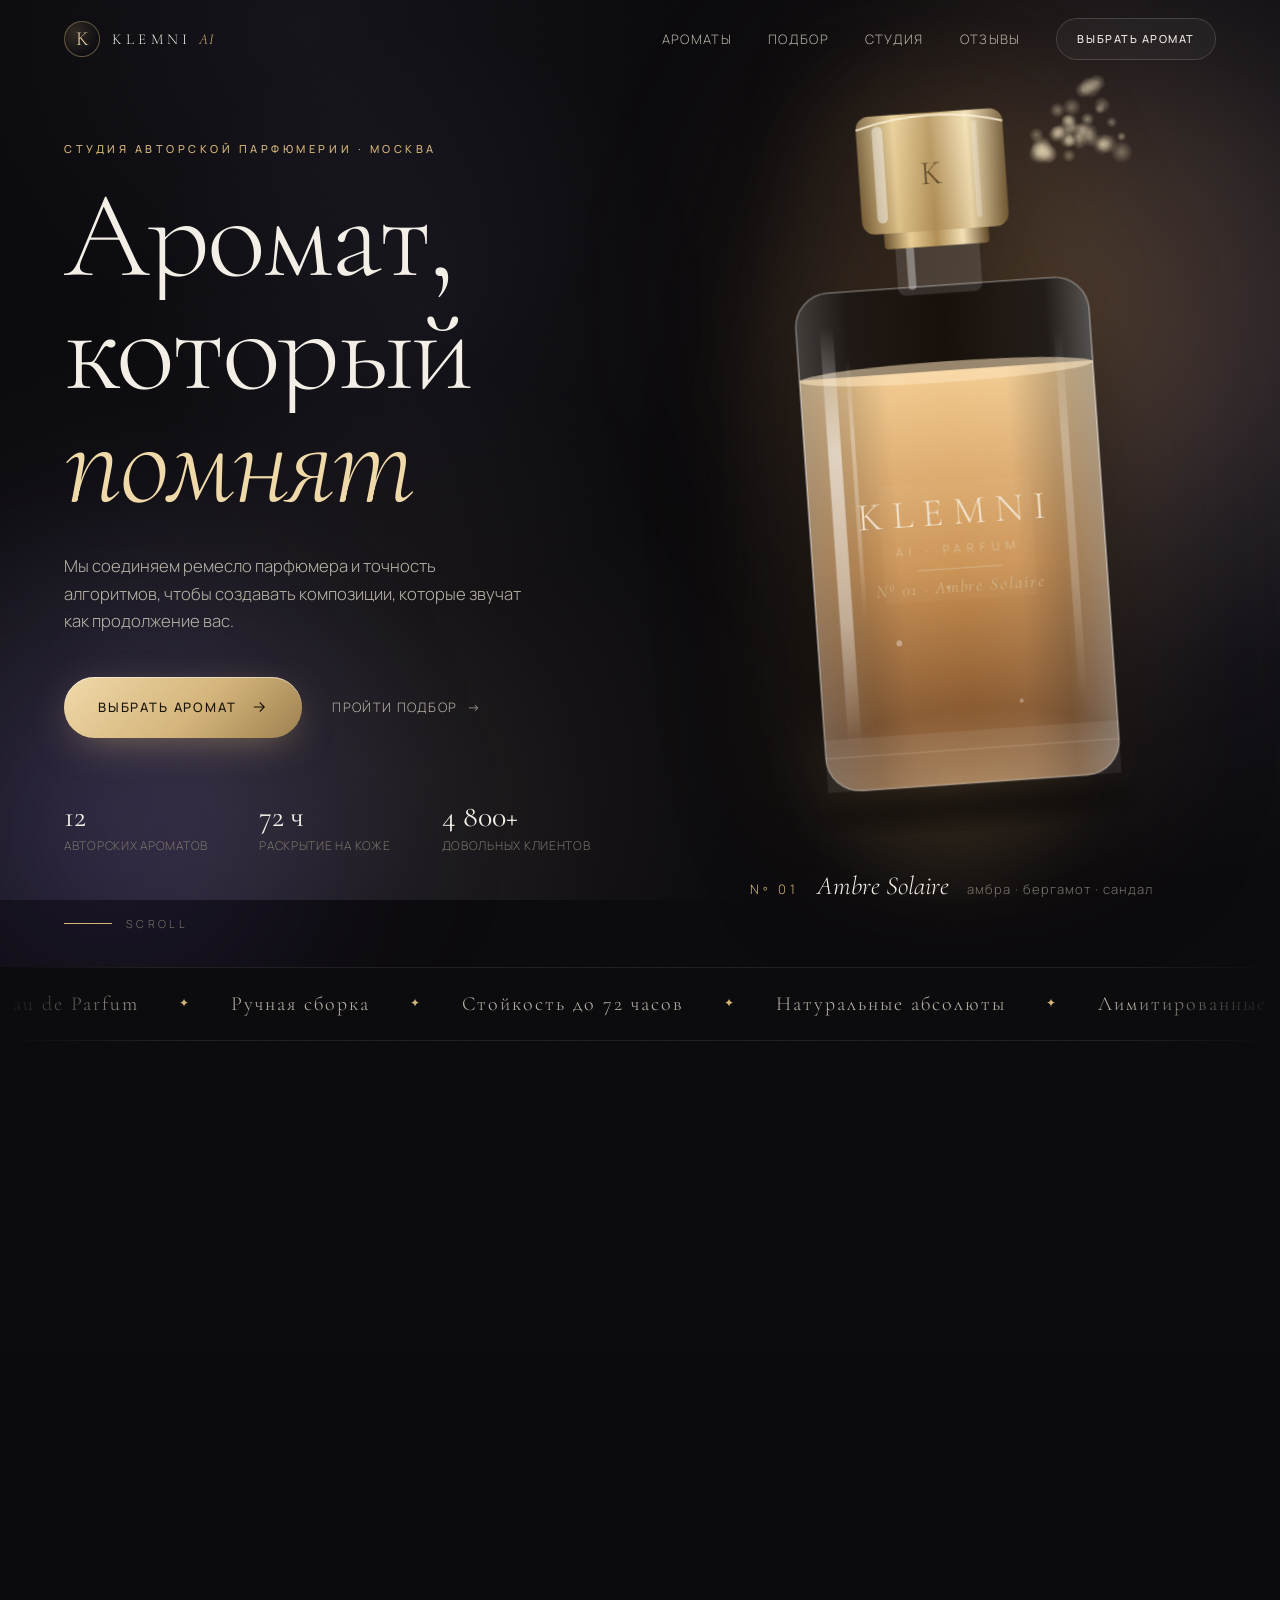
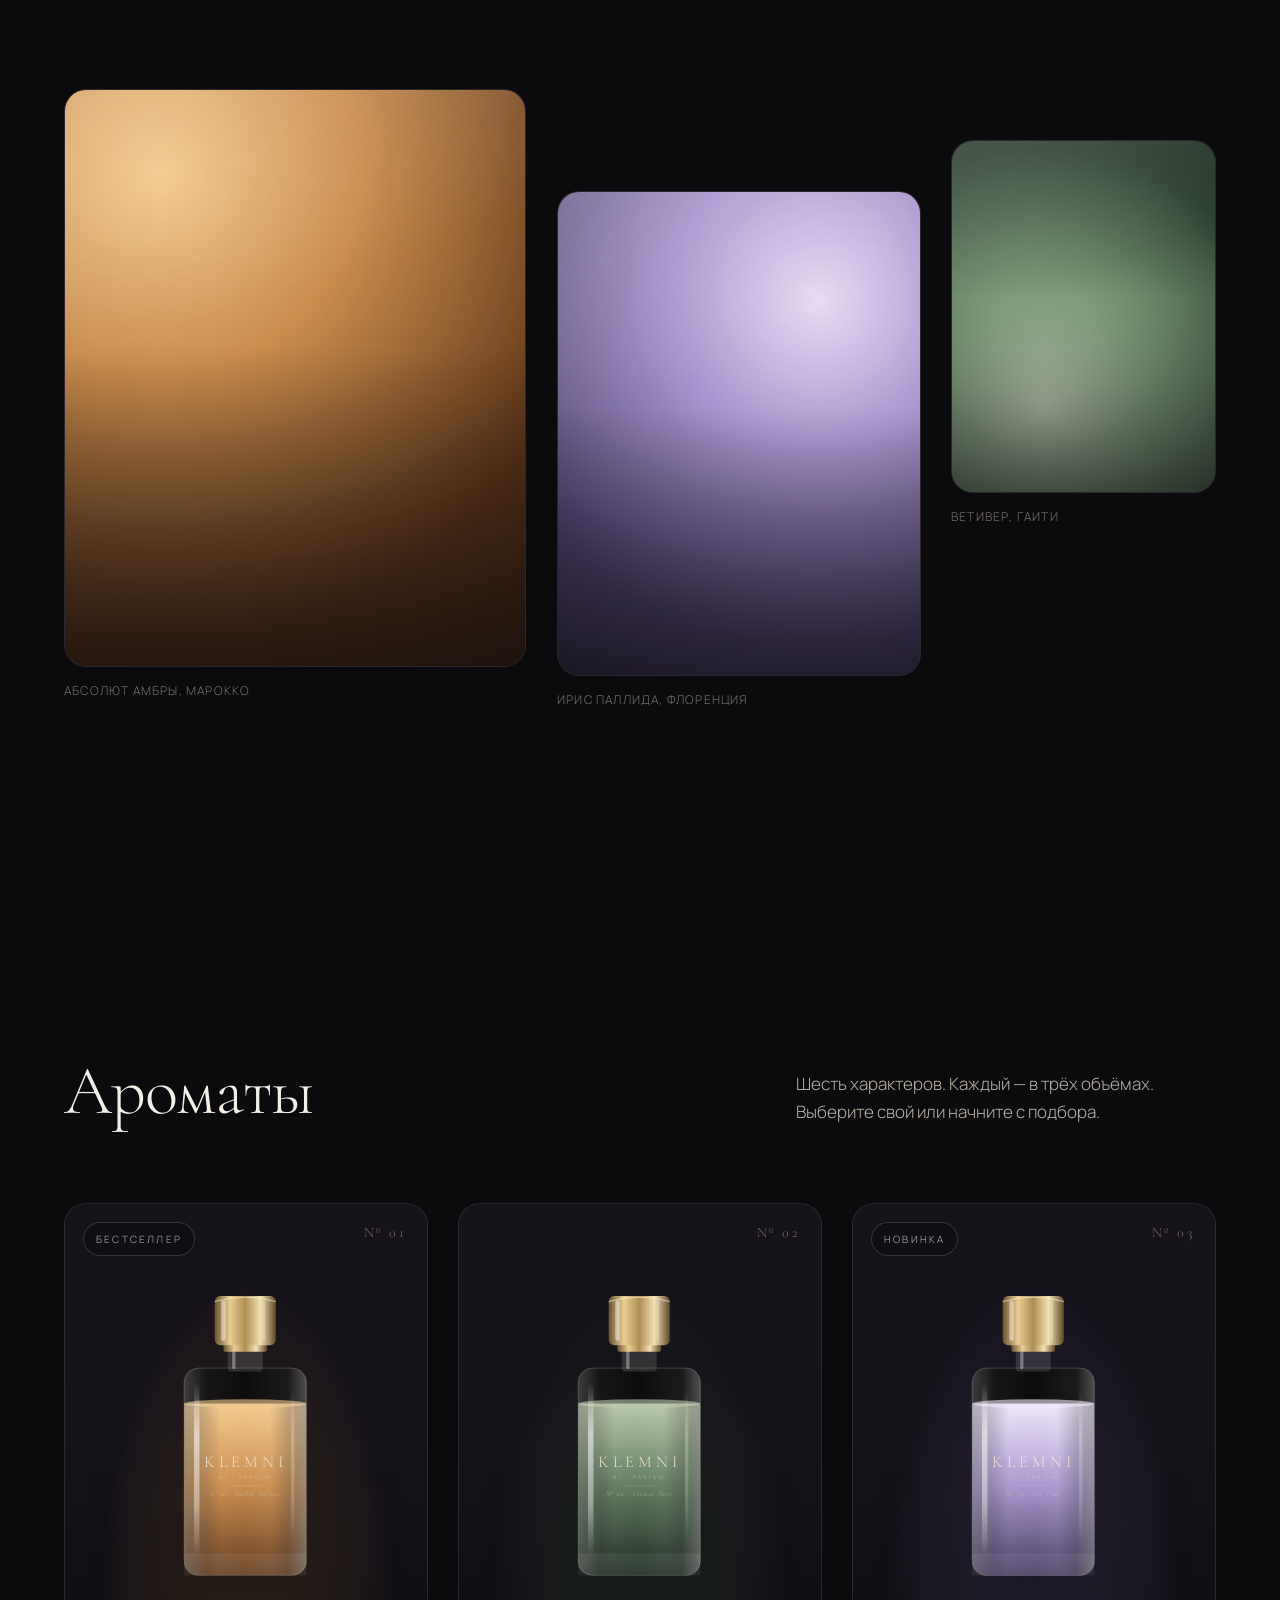
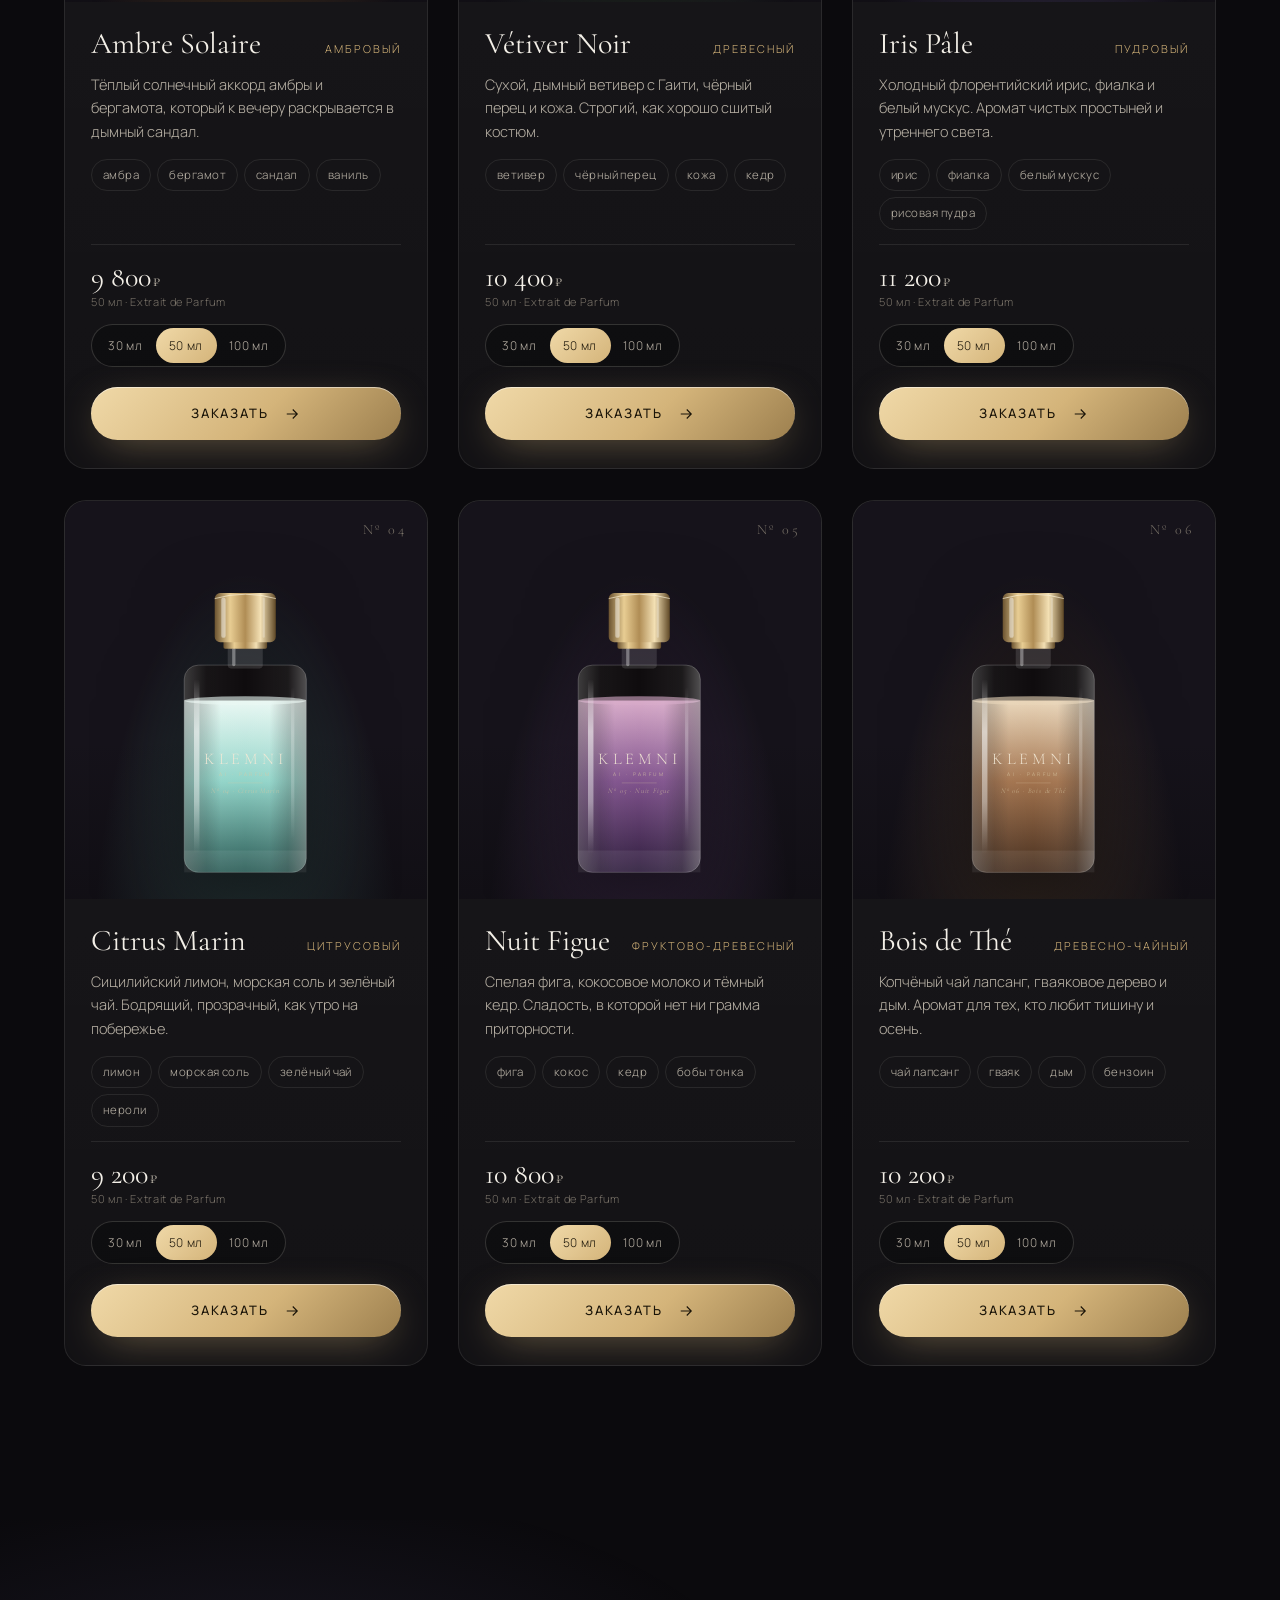
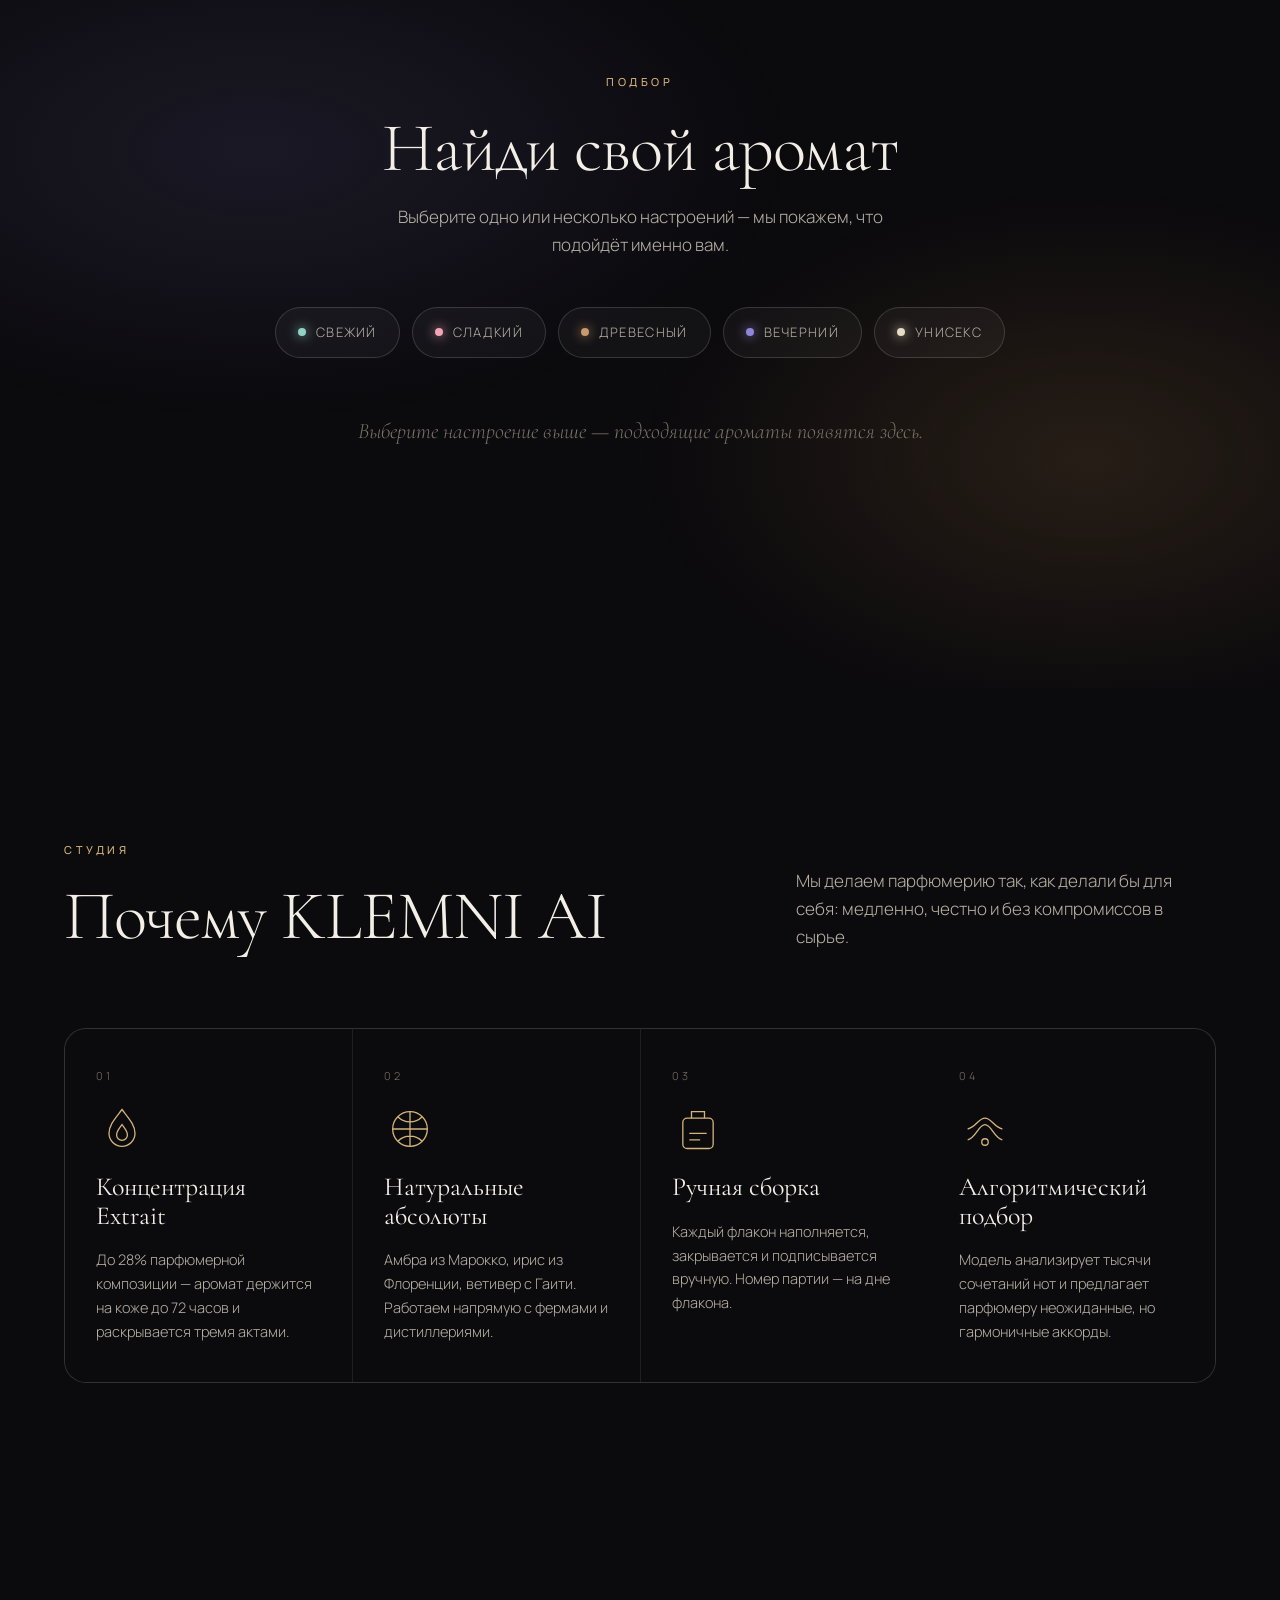
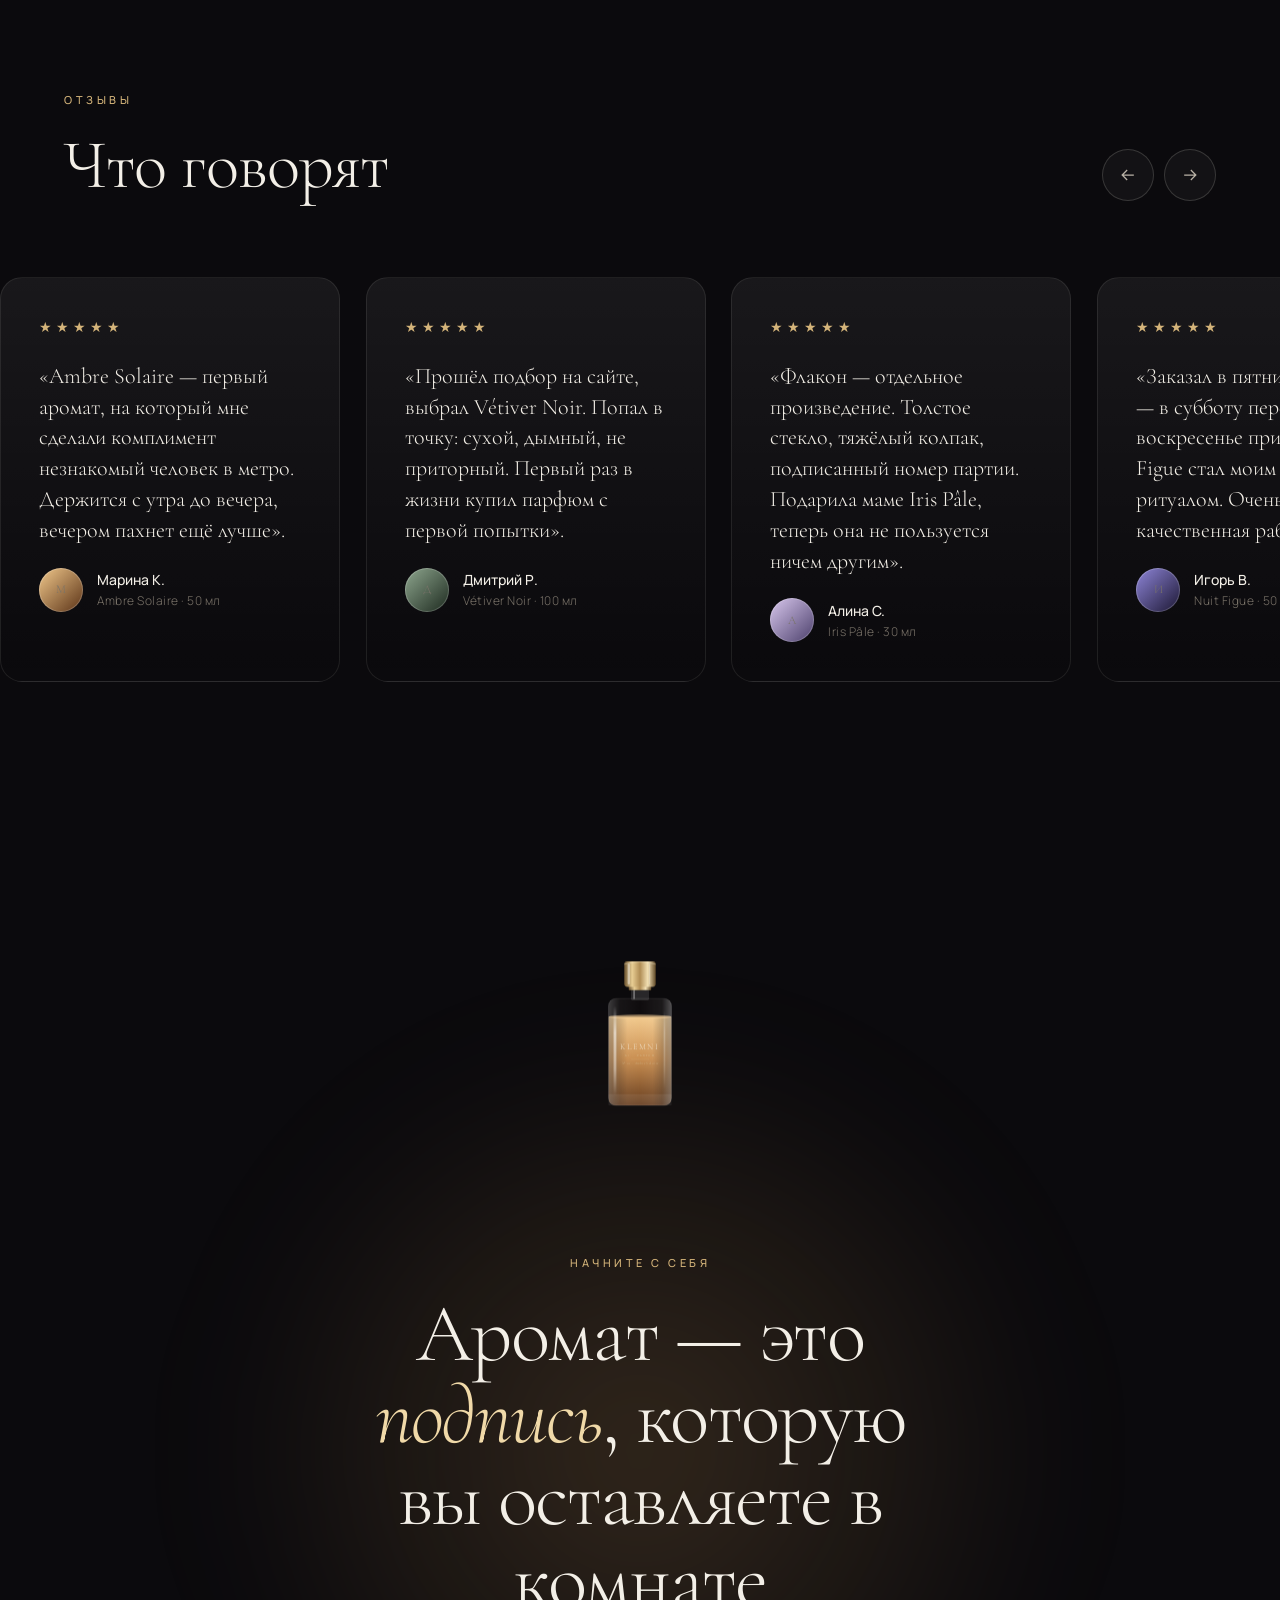
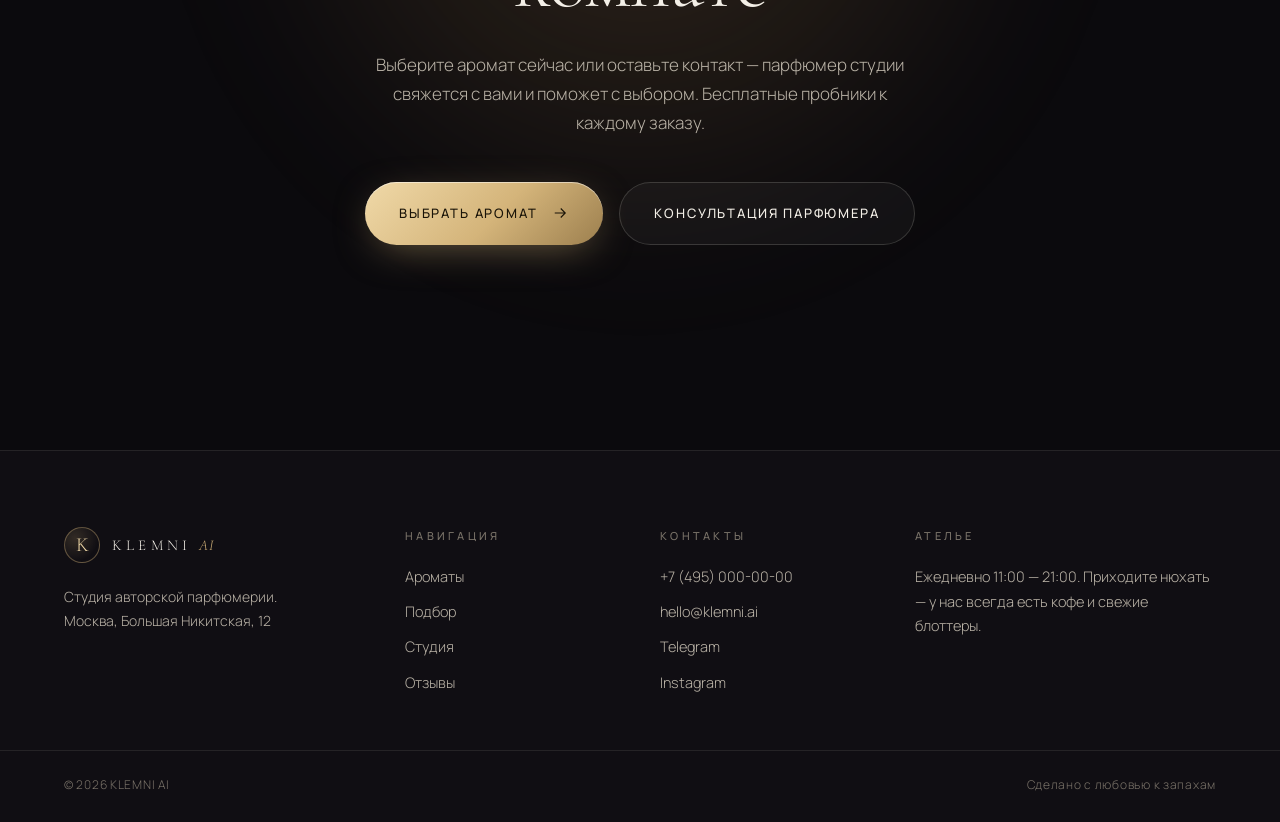
==== index.html @ 726b8fdd "Build KLEMNI AI perfume studio landing site Premium single-page site: animated hero bottle with spra" ====
<!DOCTYPE html>
<html lang="ru">
<head>
  <meta charset="UTF-8">
  <meta name="viewport" content="width=device-width, initial-scale=1.0, viewport-fit=cover">
  <title>KLEMNI AI — студия авторской парфюмерии</title>
  <meta name="description" content="KLEMNI AI — студия авторской парфюмерии. Ароматы, созданные на стыке ремесла и алгоритмов. Выберите свой аромат.">
  <meta name="theme-color" content="#0b0a0d">
  <link rel="preconnect" href="https://fonts.googleapis.com">
  <link rel="preconnect" href="https://fonts.gstatic.com" crossorigin>
  <link href="https://fonts.googleapis.com/css2?family=Cormorant+Garamond:ital,wght@0,300;0,400;0,500;1,300;1,400&family=Manrope:wght@300;400;500;600&display=swap" rel="stylesheet">
  <link rel="stylesheet" href="css/style.css">
  <link rel="icon" href="assets/favicon.svg" type="image/svg+xml">
</head>
<body>

  <!-- Preloader -->
  <div class="preloader" id="preloader" aria-hidden="true">
    <div class="preloader__inner">
      <div class="preloader__mark">
        <span class="preloader__letter">K</span>
        <span class="preloader__ring"></span>
      </div>
      <p class="preloader__text">KLEMNI <em>AI</em></p>
      <div class="preloader__bar"><span></span></div>
    </div>
  </div>

  <!-- Fog canvas -->
  <canvas class="fog" id="fog" aria-hidden="true"></canvas>

  <!-- Grain -->
  <div class="grain" aria-hidden="true"></div>

  <!-- Header -->
  <header class="header" id="header">
    <div class="container header__inner">
      <a href="#top" class="logo" aria-label="KLEMNI AI — на главную">
        <span class="logo__mark">K</span>
        <span class="logo__text">KLEMNI <em>AI</em></span>
      </a>
      <nav class="nav" id="nav" aria-label="Основная навигация">
        <a href="#catalog" class="nav__link">Ароматы</a>
        <a href="#finder" class="nav__link">Подбор</a>
        <a href="#about" class="nav__link">Студия</a>
        <a href="#reviews" class="nav__link">Отзывы</a>
        <a href="#catalog" class="btn btn--ghost btn--sm nav__cta">Выбрать аромат</a>
      </nav>
      <button class="burger" id="burger" aria-label="Открыть меню" aria-expanded="false" aria-controls="nav">
        <span></span><span></span>
      </button>
    </div>
  </header>

  <main id="top">

    <!-- ============ HERO ============ -->
    <section class="hero" id="hero">
      <div class="hero__glow hero__glow--a" data-parallax="0.15"></div>
      <div class="hero__glow hero__glow--b" data-parallax="-0.1"></div>

      <div class="container hero__inner">
        <div class="hero__content">
          <p class="eyebrow hero__eyebrow">Студия авторской парфюмерии · Москва</p>
          <h1 class="hero__title">
            <span class="hero__title-line"><span>Аромат,</span></span>
            <span class="hero__title-line"><span>который</span></span>
            <span class="hero__title-line"><span><em>помнят</em></span></span>
          </h1>
          <p class="hero__lead">Мы соединяем ремесло парфюмера и точность алгоритмов, чтобы создавать композиции, которые звучат как продолжение вас.</p>
          <div class="hero__actions">
            <a href="#catalog" class="btn btn--primary btn--lg" data-magnetic>
              <span class="btn__label">Выбрать аромат</span>
              <span class="btn__icon" aria-hidden="true">
                <svg viewBox="0 0 24 24" fill="none" stroke="currentColor" stroke-width="1.5"><path d="M5 12h14M13 6l6 6-6 6"/></svg>
              </span>
            </a>
            <a href="#finder" class="link-arrow">Пройти подбор <span aria-hidden="true">→</span></a>
          </div>
          <ul class="hero__facts">
            <li><strong>12</strong><span>авторских ароматов</span></li>
            <li><strong>72 ч</strong><span>раскрытие на коже</span></li>
            <li><strong>4 800+</strong><span>довольных клиентов</span></li>
          </ul>
        </div>

        <div class="hero__visual" id="heroVisual">
          <div class="hero__bottle-wrap" id="bottleWrap">
            <div class="hero__bottle" id="heroBottle">
              <svg class="bottle-svg" viewBox="0 0 320 560" xmlns="http://www.w3.org/2000/svg" aria-label="Флакон KLEMNI AI">
                <defs>
                  <linearGradient id="glassBody" x1="0" y1="0" x2="1" y2="0">
                    <stop offset="0" stop-color="#ffffff" stop-opacity=".22"/>
                    <stop offset=".18" stop-color="#ffffff" stop-opacity=".06"/>
                    <stop offset=".5" stop-color="#ffffff" stop-opacity=".02"/>
                    <stop offset=".85" stop-color="#ffffff" stop-opacity=".08"/>
                    <stop offset="1" stop-color="#ffffff" stop-opacity=".3"/>
                  </linearGradient>
                  <linearGradient id="liquid" x1="0" y1="0" x2="0" y2="1">
                    <stop offset="0" stop-color="#f2c98c"/>
                    <stop offset=".45" stop-color="#c98d4e"/>
                    <stop offset="1" stop-color="#5a3216"/>
                  </linearGradient>
                  <linearGradient id="liquidSide" x1="0" y1="0" x2="1" y2="0">
                    <stop offset="0" stop-color="#000" stop-opacity=".35"/>
                    <stop offset=".3" stop-color="#000" stop-opacity="0"/>
                    <stop offset=".7" stop-color="#000" stop-opacity="0"/>
                    <stop offset="1" stop-color="#000" stop-opacity=".4"/>
                  </linearGradient>
                  <linearGradient id="capGrad" x1="0" y1="0" x2="1" y2="0">
                    <stop offset="0" stop-color="#6b5330"/>
                    <stop offset=".25" stop-color="#e8cd93"/>
                    <stop offset=".5" stop-color="#b08d55"/>
                    <stop offset=".75" stop-color="#f3e0b4"/>
                    <stop offset="1" stop-color="#5f4826"/>
                  </linearGradient>
                  <linearGradient id="capTop" x1="0" y1="0" x2="0" y2="1">
                    <stop offset="0" stop-color="#fff2d2"/>
                    <stop offset="1" stop-color="#9d7a45"/>
                  </linearGradient>
                  <linearGradient id="shine" x1="0" y1="0" x2="0" y2="1">
                    <stop offset="0" stop-color="#fff" stop-opacity="0"/>
                    <stop offset=".3" stop-color="#fff" stop-opacity=".7"/>
                    <stop offset=".7" stop-color="#fff" stop-opacity=".5"/>
                    <stop offset="1" stop-color="#fff" stop-opacity="0"/>
                  </linearGradient>
                  <radialGradient id="caustic" cx=".5" cy=".9" r=".6">
                    <stop offset="0" stop-color="#ffd9a0" stop-opacity=".55"/>
                    <stop offset="1" stop-color="#ffd9a0" stop-opacity="0"/>
                  </radialGradient>
                  <filter id="blurSm" x="-20%" y="-20%" width="140%" height="140%"><feGaussianBlur stdDeviation="2"/></filter>
                  <filter id="blurMd" x="-40%" y="-40%" width="180%" height="180%"><feGaussianBlur stdDeviation="8"/></filter>
                  <clipPath id="bodyClip"><rect x="48" y="150" width="224" height="380" rx="26"/></clipPath>
                </defs>

                <!-- Shadow under bottle -->
                <ellipse cx="160" cy="548" rx="120" ry="10" fill="#000" opacity=".5" filter="url(#blurMd)"/>

                <!-- Liquid -->
                <g clip-path="url(#bodyClip)">
                  <rect x="48" y="150" width="224" height="380" fill="#120a05"/>
                  <rect class="liquid-level" x="48" y="215" width="224" height="330" fill="url(#liquid)"/>
                  <rect x="48" y="150" width="224" height="380" fill="url(#liquidSide)"/>
                  <ellipse cx="160" cy="500" rx="130" ry="70" fill="url(#caustic)"/>
                  <!-- surface -->
                  <ellipse class="liquid-surface" cx="160" cy="216" rx="112" ry="8" fill="#ffe4b8" opacity=".55"/>
                  <!-- bubbles -->
                  <circle class="bubble" cx="110" cy="420" r="2.2" fill="#fff" opacity=".35"/>
                  <circle class="bubble bubble--2" cx="200" cy="470" r="1.6" fill="#fff" opacity=".3"/>
                  <circle class="bubble bubble--3" cx="150" cy="380" r="1.2" fill="#fff" opacity=".3"/>
                </g>

                <!-- Glass body -->
                <rect x="48" y="150" width="224" height="380" rx="26" fill="url(#glassBody)" stroke="#fff" stroke-opacity=".28" stroke-width="1.2"/>
                <!-- thick glass base -->
                <rect x="48" y="490" width="224" height="40" rx="0" fill="#fff" opacity=".07"/>
                <path d="M48 504 h224" stroke="#fff" stroke-opacity=".12"/>

                <!-- Highlights -->
                <rect x="66" y="176" width="10" height="320" rx="5" fill="url(#shine)" opacity=".8"/>
                <rect x="84" y="200" width="3" height="200" rx="1.5" fill="url(#shine)" opacity=".45"/>
                <rect x="244" y="190" width="6" height="280" rx="3" fill="url(#shine)" opacity=".35"/>
                <rect x="48" y="150" width="224" height="380" rx="26" fill="none" stroke="url(#shine)" stroke-opacity=".5" stroke-width="1"/>

                <!-- Label -->
                <g class="bottle-label" opacity=".92">
                  <rect x="102" y="300" width="116" height="90" fill="#f5efe4" opacity=".04"/>
                  <text x="160" y="332" text-anchor="middle" font-family="Cormorant Garamond, serif" font-size="30" letter-spacing="7" fill="#f3e9d6">KLEMNI</text>
                  <text x="160" y="354" text-anchor="middle" font-family="Manrope, sans-serif" font-size="9" letter-spacing="4.5" fill="#d9c9a5" opacity=".9">AI · PARFUM</text>
                  <line x1="128" y1="366" x2="192" y2="366" stroke="#d9c9a5" stroke-opacity=".5"/>
                  <text x="160" y="384" text-anchor="middle" font-family="Cormorant Garamond, serif" font-style="italic" font-size="13" letter-spacing="1.5" fill="#d9c9a5" opacity=".8">Nº 01 · Ambre Solaire</text>
                </g>

                <!-- Neck -->
                <rect x="128" y="112" width="64" height="44" rx="6" fill="#fff" opacity=".12" stroke="#fff" stroke-opacity=".25"/>
                <rect x="136" y="118" width="6" height="34" rx="3" fill="#fff" opacity=".35"/>
                <!-- Collar -->
                <rect x="120" y="104" width="80" height="16" rx="3" fill="url(#capGrad)"/>
                <rect x="120" y="104" width="80" height="3" fill="#fff" opacity=".5"/>

                <!-- Cap -->
                <g class="bottle-cap">
                  <rect x="104" y="18" width="112" height="90" rx="10" fill="url(#capGrad)"/>
                  <rect x="104" y="18" width="112" height="90" rx="10" fill="url(#capTop)" opacity=".18"/>
                  <rect x="116" y="26" width="8" height="74" rx="4" fill="#fff" opacity=".45"/>
                  <rect x="192" y="26" width="4" height="74" rx="2" fill="#fff" opacity=".25"/>
                  <path d="M104 28 q56 -16 112 0" fill="none" stroke="#fff6dc" stroke-opacity=".8" stroke-width="1.5"/>
                  <text x="160" y="72" text-anchor="middle" font-family="Cormorant Garamond, serif" font-size="26" letter-spacing="2" fill="#3a2a12" opacity=".7">K</text>
                </g>

                <!-- Nozzle (for spray origin) -->
                <circle id="nozzle" cx="216" cy="60" r="2" fill="none"/>
              </svg>
            </div>
            <div class="hero__bottle-reflection" aria-hidden="true"></div>
            <canvas class="spray" id="spray" aria-hidden="true"></canvas>
          </div>
          <div class="hero__caption" data-parallax="-0.05">
            <span class="hero__caption-num">Nº 01</span>
            <span class="hero__caption-name">Ambre Solaire</span>
            <span class="hero__caption-notes">амбра · бергамот · сандал</span>
          </div>
        </div>
      </div>

      <a href="#manifest" class="scroll-hint" aria-label="Прокрутить вниз">
        <span class="scroll-hint__line"></span>
        <span>Scroll</span>
      </a>
    </section>

    <!-- ============ MARQUEE ============ -->
    <div class="marquee" aria-hidden="true">
      <div class="marquee__track">
        <span>Eau de Parfum</span><i>✦</i><span>Ручная сборка</span><i>✦</i><span>Стойкость до 72 часов</span><i>✦</i><span>Натуральные абсолюты</span><i>✦</i><span>Лимитированные партии</span><i>✦</i>
        <span>Eau de Parfum</span><i>✦</i><span>Ручная сборка</span><i>✦</i><span>Стойкость до 72 часов</span><i>✦</i><span>Натуральные абсолюты</span><i>✦</i><span>Лимитированные партии</span><i>✦</i>
      </div>
    </div>

    <!-- ============ MANIFEST ============ -->
    <section class="manifest section" id="manifest">
      <div class="container">
        <div class="manifest__grid">
          <div class="manifest__text">
            <p class="eyebrow reveal">Манифест</p>
            <h2 class="h2 reveal" data-split>Мы не создаём запахи. Мы собираем воспоминания, которых у вас ещё не было.</h2>
          </div>
          <div class="manifest__aside">
            <p class="reveal" data-delay="1">Каждая композиция KLEMNI AI рождается из тысяч сочетаний, которые алгоритм предлагает парфюмеру. Но финальный аккорд всегда ставит человек — на коже, в тишине, вручную.</p>
            <p class="reveal" data-delay="2">Мы работаем малыми партиями, выдерживаем каждый аромат не менее 40 дней и разливаем во флаконы из толстого стекла с латунным колпаком.</p>
          </div>
        </div>
        <div class="manifest__gallery">
          <figure class="manifest__img manifest__img--1 reveal" data-parallax-img="0.08">
            <div class="img-glass img-glass--amber"></div>
            <figcaption>Абсолют амбры, Марокко</figcaption>
          </figure>
          <figure class="manifest__img manifest__img--2 reveal" data-delay="1" data-parallax-img="-0.06">
            <div class="img-glass img-glass--iris"></div>
            <figcaption>Ирис паллида, Флоренция</figcaption>
          </figure>
          <figure class="manifest__img manifest__img--3 reveal" data-delay="2" data-parallax-img="0.05">
            <div class="img-glass img-glass--vetiver"></div>
            <figcaption>Ветивер, Гаити</figcaption>
          </figure>
        </div>
      </div>
    </section>

    <!-- ============ CATALOG ============ -->
    <section class="catalog section" id="catalog">
      <div class="container">
        <div class="section__head">
          <div>
            <p class="eyebrow reveal">Коллекция</p>
            <h2 class="h2 reveal">Ароматы</h2>
          </div>
          <p class="section__desc reveal" data-delay="1">Шесть характеров. Каждый — в трёх объёмах. Выберите свой или начните с подбора.</p>
        </div>
        <div class="catalog__grid" id="catalogGrid"></div>
      </div>
    </section>

    <!-- ============ FINDER ============ -->
    <section class="finder section" id="finder">
      <div class="finder__bg" aria-hidden="true"></div>
      <div class="container">
        <div class="finder__head">
          <p class="eyebrow reveal">Подбор</p>
          <h2 class="h2 reveal">Найди свой аромат</h2>
          <p class="section__desc reveal" data-delay="1">Выберите одно или несколько настроений — мы покажем, что подойдёт именно вам.</p>
        </div>
        <div class="finder__chips reveal" data-delay="2" role="group" aria-label="Настроение аромата">
          <button class="chip" data-mood="fresh"><span class="chip__dot" style="--c:#8fd3c7"></span>Свежий</button>
          <button class="chip" data-mood="sweet"><span class="chip__dot" style="--c:#f0a6b7"></span>Сладкий</button>
          <button class="chip" data-mood="woody"><span class="chip__dot" style="--c:#c99a6b"></span>Древесный</button>
          <button class="chip" data-mood="evening"><span class="chip__dot" style="--c:#8f86d9"></span>Вечерний</button>
          <button class="chip" data-mood="unisex"><span class="chip__dot" style="--c:#e6dcc3"></span>Унисекс</button>
          <button class="chip chip--reset" id="chipReset" hidden>Сбросить</button>
        </div>
        <div class="finder__result" id="finderResult">
          <p class="finder__hint reveal" data-delay="3">Выберите настроение выше — подходящие ароматы появятся здесь.</p>
        </div>
      </div>
    </section>

    <!-- ============ ADVANTAGES ============ -->
    <section class="about section" id="about">
      <div class="container">
        <div class="section__head">
          <div>
            <p class="eyebrow reveal">Студия</p>
            <h2 class="h2 reveal">Почему KLEMNI AI</h2>
          </div>
          <p class="section__desc reveal" data-delay="1">Мы делаем парфюмерию так, как делали бы для себя: медленно, честно и без компромиссов в сырье.</p>
        </div>
        <div class="about__grid">
          <article class="feature reveal">
            <span class="feature__num">01</span>
            <div class="feature__icon" aria-hidden="true">
              <svg viewBox="0 0 48 48" fill="none" stroke="currentColor" stroke-width="1.2"><path d="M24 6c6 8 12 14 12 22a12 12 0 0 1-24 0c0-8 6-14 12-22Z"/><path d="M24 20c2.5 3.5 5 6 5 9.5a5 5 0 0 1-10 0c0-3.5 2.5-6 5-9.5Z"/></svg>
            </div>
            <h3>Концентрация Extrait</h3>
            <p>До 28% парфюмерной композиции — аромат держится на коже до 72 часов и раскрывается тремя актами.</p>
          </article>
          <article class="feature reveal" data-delay="1">
            <span class="feature__num">02</span>
            <div class="feature__icon" aria-hidden="true">
              <svg viewBox="0 0 48 48" fill="none" stroke="currentColor" stroke-width="1.2"><circle cx="24" cy="24" r="16"/><path d="M24 8v32M8 24h32M13 13c6 6 16 6 22 0M13 35c6-6 16-6 22 0"/></svg>
            </div>
            <h3>Натуральные абсолюты</h3>
            <p>Амбра из Марокко, ирис из Флоренции, ветивер с Гаити. Работаем напрямую с фермами и дистиллериями.</p>
          </article>
          <article class="feature reveal" data-delay="2">
            <span class="feature__num">03</span>
            <div class="feature__icon" aria-hidden="true">
              <svg viewBox="0 0 48 48" fill="none" stroke="currentColor" stroke-width="1.2"><rect x="10" y="14" width="28" height="28" rx="4"/><path d="M18 14V8h12v6M16 28h16M16 34h10"/></svg>
            </div>
            <h3>Ручная сборка</h3>
            <p>Каждый флакон наполняется, закрывается и подписывается вручную. Номер партии — на дне флакона.</p>
          </article>
          <article class="feature reveal" data-delay="3">
            <span class="feature__num">04</span>
            <div class="feature__icon" aria-hidden="true">
              <svg viewBox="0 0 48 48" fill="none" stroke="currentColor" stroke-width="1.2"><path d="M8 34c8-2 10-14 16-14s8 12 16 14"/><path d="M8 24c8-2 10-10 16-10s8 8 16 10"/><circle cx="24" cy="36" r="3"/></svg>
            </div>
            <h3>Алгоритмический подбор</h3>
            <p>Модель анализирует тысячи сочетаний нот и предлагает парфюмеру неожиданные, но гармоничные аккорды.</p>
          </article>
        </div>
      </div>
    </section>

    <!-- ============ REVIEWS ============ -->
    <section class="reviews section" id="reviews">
      <div class="container">
        <div class="section__head">
          <div>
            <p class="eyebrow reveal">Отзывы</p>
            <h2 class="h2 reveal">Что говорят</h2>
          </div>
          <div class="reviews__nav reveal" data-delay="1">
            <button class="round-btn" id="revPrev" aria-label="Предыдущий отзыв"><svg viewBox="0 0 24 24" fill="none" stroke="currentColor" stroke-width="1.5"><path d="M19 12H5M11 18l-6-6 6-6"/></svg></button>
            <button class="round-btn" id="revNext" aria-label="Следующий отзыв"><svg viewBox="0 0 24 24" fill="none" stroke="currentColor" stroke-width="1.5"><path d="M5 12h14M13 6l6 6-6 6"/></svg></button>
          </div>
        </div>
        <div class="reviews__track" id="reviewsTrack">
          <article class="review reveal">
            <div class="review__stars" aria-label="5 из 5">★★★★★</div>
            <p class="review__text">«Ambre Solaire — первый аромат, на который мне сделали комплимент незнакомый человек в метро. Держится с утра до вечера, вечером пахнет ещё лучше».</p>
            <footer class="review__author">
              <span class="review__avatar" style="--g:linear-gradient(135deg,#f2c98c,#5a3216)">М</span>
              <div><strong>Марина К.</strong><span>Ambre Solaire · 50 мл</span></div>
            </footer>
          </article>
          <article class="review reveal" data-delay="1">
            <div class="review__stars" aria-label="5 из 5">★★★★★</div>
            <p class="review__text">«Прошёл подбор на сайте, выбрал Vétiver Noir. Попал в точку: сухой, дымный, не приторный. Первый раз в жизни купил парфюм с первой попытки».</p>
            <footer class="review__author">
              <span class="review__avatar" style="--g:linear-gradient(135deg,#8fa78f,#1d2a1f)">Д</span>
              <div><strong>Дмитрий Р.</strong><span>Vétiver Noir · 100 мл</span></div>
            </footer>
          </article>
          <article class="review reveal" data-delay="2">
            <div class="review__stars" aria-label="5 из 5">★★★★★</div>
            <p class="review__text">«Флакон — отдельное произведение. Толстое стекло, тяжёлый колпак, подписанный номер партии. Подарила маме Iris Pâle, теперь она не пользуется ничем другим».</p>
            <footer class="review__author">
              <span class="review__avatar" style="--g:linear-gradient(135deg,#d9c8ee,#4b3f6b)">А</span>
              <div><strong>Алина С.</strong><span>Iris Pâle · 30 мл</span></div>
            </footer>
          </article>
          <article class="review reveal" data-delay="3">
            <div class="review__stars" aria-label="5 из 5">★★★★★</div>
            <p class="review__text">«Заказал в пятницу вечером — в субботу перезвонили, в воскресенье привезли. Nuit Figue стал моим вечерним ритуалом. Очень качественная работа».</p>
            <footer class="review__author">
              <span class="review__avatar" style="--g:linear-gradient(135deg,#8f86d9,#1c1733)">И</span>
              <div><strong>Игорь В.</strong><span>Nuit Figue · 50 мл</span></div>
            </footer>
          </article>
        </div>
      </div>
    </section>

    <!-- ============ FINAL CTA ============ -->
    <section class="cta section" id="cta">
      <div class="cta__glow" aria-hidden="true"></div>
      <div class="container cta__inner">
        <div class="cta__bottle reveal" id="ctaBottle" aria-hidden="true" data-parallax="0.06"></div>
        <p class="eyebrow reveal">Начните с себя</p>
        <h2 class="cta__title reveal" data-delay="1">Аромат — это <em>подпись</em>, которую вы оставляете в комнате</h2>
        <p class="cta__text reveal" data-delay="2">Выберите аромат сейчас или оставьте контакт — парфюмер студии свяжется с вами и поможет с выбором. Бесплатные пробники к каждому заказу.</p>
        <div class="cta__actions reveal" data-delay="3">
          <a href="#catalog" class="btn btn--primary btn--lg" data-magnetic>
            <span class="btn__label">Выбрать аромат</span>
            <span class="btn__icon" aria-hidden="true"><svg viewBox="0 0 24 24" fill="none" stroke="currentColor" stroke-width="1.5"><path d="M5 12h14M13 6l6 6-6 6"/></svg></span>
          </a>
          <button class="btn btn--ghost btn--lg" id="ctaConsult">Консультация парфюмера</button>
        </div>
      </div>
    </section>
  </main>

  <footer class="footer">
    <div class="container footer__inner">
      <div class="footer__brand">
        <a href="#top" class="logo"><span class="logo__mark">K</span><span class="logo__text">KLEMNI <em>AI</em></span></a>
        <p>Студия авторской парфюмерии.<br>Москва, Большая Никитская, 12</p>
      </div>
      <div class="footer__col">
        <h4>Навигация</h4>
        <a href="#catalog">Ароматы</a>
        <a href="#finder">Подбор</a>
        <a href="#about">Студия</a>
        <a href="#reviews">Отзывы</a>
      </div>
      <div class="footer__col">
        <h4>Контакты</h4>
        <a href="tel:+74950000000">+7 (495) 000-00-00</a>
        <a href="mailto:hello@klemni.ai">hello@klemni.ai</a>
        <a href="#" rel="noopener">Telegram</a>
        <a href="#" rel="noopener">Instagram</a>
      </div>
      <div class="footer__col footer__col--wide">
        <h4>Ателье</h4>
        <p>Ежедневно 11:00 — 21:00. Приходите нюхать — у нас всегда есть кофе и свежие блоттеры.</p>
      </div>
    </div>
    <div class="container footer__bottom">
      <span>© 2026 KLEMNI AI</span>
      <span>Сделано с любовью к запахам</span>
    </div>
  </footer>

  <!-- ============ ORDER MODAL ============ -->
  <div class="modal" id="orderModal" role="dialog" aria-modal="true" aria-labelledby="modalTitle" aria-hidden="true">
    <div class="modal__backdrop" data-close></div>
    <div class="modal__panel">
      <button class="modal__close" data-close aria-label="Закрыть">
        <svg viewBox="0 0 24 24" fill="none" stroke="currentColor" stroke-width="1.5"><path d="M6 6l12 12M18 6L6 18"/></svg>
      </button>
      <div class="modal__body" id="modalBody">
        <div class="modal__product" id="modalProduct">
          <div class="modal__bottle" id="modalBottle"></div>
          <div class="modal__info">
            <p class="eyebrow" id="modalEyebrow">Ваш выбор</p>
            <h3 class="modal__title" id="modalTitle">Ambre Solaire</h3>
            <p class="modal__notes" id="modalNotes"></p>
            <div class="modal__meta">
              <div class="volume volume--sm" id="modalVolume" role="group" aria-label="Объём"></div>
              <span class="modal__price" id="modalPrice"></span>
            </div>
          </div>
        </div>
        <form class="form" id="orderForm" novalidate>
          <div class="field">
            <input type="text" id="fName" name="name" placeholder=" " autocomplete="name" required>
            <label for="fName">Ваше имя</label>
          </div>
          <div class="field">
            <input type="tel" id="fPhone" name="phone" placeholder=" " autocomplete="tel" inputmode="tel" required>
            <label for="fPhone">Телефон</label>
          </div>
          <p class="form__error" id="formError" hidden></p>
          <button type="submit" class="btn btn--primary btn--full" id="submitBtn">
            <span class="btn__label">Заказать</span>
            <span class="btn__icon" aria-hidden="true"><svg viewBox="0 0 24 24" fill="none" stroke="currentColor" stroke-width="1.5"><path d="M5 12h14M13 6l6 6-6 6"/></svg></span>
          </button>
          <p class="form__note">Нажимая «Заказать», вы соглашаетесь с обработкой персональных данных. Мы перезвоним в течение 15 минут в рабочее время.</p>
        </form>
      </div>
      <div class="modal__success" id="modalSuccess" hidden>
        <div class="success__icon">
          <svg viewBox="0 0 64 64" fill="none" stroke="currentColor" stroke-width="1.5"><circle cx="32" cy="32" r="28" class="success__circle"/><path d="M20 33l8 8 16-17" class="success__check"/></svg>
        </div>
        <h3 class="modal__title">Спасибо, <span id="successName"></span></h3>
        <p class="modal__notes" id="successText"></p>
        <button class="btn btn--ghost" data-close>Вернуться на сайт</button>
      </div>
    </div>
  </div>

  <script src="js/main.js" defer></script>
</body>
</html>
---- css/style.css ----
/* =========================================================
   KLEMNI AI — styles
   ========================================================= */

:root {
  --bg: #0b0a0d;
  --bg-2: #100e13;
  --bg-3: #16131b;
  --ink: #f3efe7;
  --ink-2: #b9b2a6;
  --ink-3: #7a7369;
  --gold: #d4b47a;
  --gold-2: #f0d9a8;
  --gold-3: #9c7f4e;
  --line: rgba(243, 239, 231, 0.09);
  --line-2: rgba(243, 239, 231, 0.16);
  --glass: rgba(255, 255, 255, 0.035);
  --glass-2: rgba(255, 255, 255, 0.06);

  --font-display: "Cormorant Garamond", Georgia, "Times New Roman", serif;
  --font-body: "Manrope", -apple-system, BlinkMacSystemFont, "Segoe UI", Roboto, sans-serif;

  --ease: cubic-bezier(0.22, 1, 0.36, 1);
  --ease-io: cubic-bezier(0.65, 0, 0.35, 1);
  --dur: 0.9s;

  --container: 1280px;
  --gutter: clamp(20px, 5vw, 64px);
  --radius: 22px;
}

*, *::before, *::after { box-sizing: border-box; }

html {
  scroll-behavior: smooth;
  -webkit-text-size-adjust: 100%;
}

body {
  margin: 0;
  background: var(--bg);
  color: var(--ink);
  font-family: var(--font-body);
  font-weight: 300;
  font-size: 16px;
  line-height: 1.6;
  -webkit-font-smoothing: antialiased;
  overflow-x: hidden;
  min-height: 100dvh;
}

body.is-locked { overflow: hidden; }

img, svg { display: block; max-width: 100%; }
[hidden] { display: none !important; }
a { color: inherit; text-decoration: none; }
button { font: inherit; color: inherit; background: none; border: 0; cursor: pointer; }
h1, h2, h3, h4, p { margin: 0; }
ul { margin: 0; padding: 0; list-style: none; }

::selection { background: rgba(212, 180, 122, 0.35); color: #fff; }

.container {
  width: 100%;
  max-width: var(--container);
  margin: 0 auto;
  padding-inline: var(--gutter);
}

.section { padding-block: clamp(88px, 12vw, 160px); position: relative; }

/* ---------- Typography ---------- */
.eyebrow {
  font-family: var(--font-body);
  font-size: 11px;
  letter-spacing: 0.32em;
  text-transform: uppercase;
  color: var(--gold);
  font-weight: 500;
  margin-bottom: 22px;
}

.h2 {
  font-family: var(--font-display);
  font-weight: 300;
  font-size: clamp(38px, 5.4vw, 74px);
  line-height: 1.02;
  letter-spacing: -0.015em;
}
.h2 em { font-style: italic; color: var(--gold-2); }

.section__head {
  display: flex;
  justify-content: space-between;
  align-items: flex-end;
  gap: 40px;
  margin-bottom: clamp(48px, 6vw, 84px);
}
.section__desc {
  max-width: 420px;
  color: var(--ink-2);
  font-size: 17px;
  line-height: 1.65;
}

/* ---------- Grain & Fog ---------- */
.grain {
  position: fixed; inset: -50%;
  width: 200%; height: 200%;
  pointer-events: none; z-index: 60;
  opacity: 0.055;
  background-image: url("data:image/svg+xml,%3Csvg xmlns='http://www.w3.org/2000/svg' width='300' height='300'%3E%3Cfilter id='n'%3E%3CfeTurbulence type='fractalNoise' baseFrequency='0.9' numOctaves='2' stitchTiles='stitch'/%3E%3C/filter%3E%3Crect width='100%25' height='100%25' filter='url(%23n)'/%3E%3C/svg%3E");
  animation: grain 1.2s steps(6) infinite;
  mix-blend-mode: overlay;
}
@keyframes grain {
  0%, 100% { transform: translate(0, 0); }
  20% { transform: translate(-3%, 2%); }
  40% { transform: translate(2%, -4%); }
  60% { transform: translate(-1%, 3%); }
  80% { transform: translate(3%, -1%); }
}

.fog {
  position: fixed; inset: 0;
  width: 100%; height: 100%;
  pointer-events: none;
  z-index: 1;
  opacity: 0;
  transition: opacity 1.4s ease;
}
.fog.is-on { opacity: 1; }

/* ---------- Preloader ---------- */
.preloader {
  position: fixed; inset: 0; z-index: 100;
  background: var(--bg);
  display: grid; place-items: center;
  transition: opacity 0.8s var(--ease-io), visibility 0.8s;
}
.preloader.is-done { opacity: 0; visibility: hidden; }
.preloader__inner { display: grid; justify-items: center; gap: 22px; }
.preloader__mark { position: relative; width: 96px; height: 96px; display: grid; place-items: center; }
.preloader__letter {
  font-family: var(--font-display); font-size: 46px; color: var(--gold-2);
  animation: pulse 1.6s var(--ease-io) infinite;
}
.preloader__ring {
  position: absolute; inset: 0; border-radius: 50%;
  border: 1px solid rgba(212, 180, 122, 0.25);
  border-top-color: var(--gold);
  animation: spin 1.4s linear infinite;
}
.preloader__text {
  font-family: var(--font-display); letter-spacing: 0.4em; font-size: 15px; color: var(--ink-2);
}
.preloader__text em { font-style: italic; color: var(--gold); letter-spacing: 0.1em; }
.preloader__bar { width: 160px; height: 1px; background: var(--line-2); overflow: hidden; }
.preloader__bar span {
  display: block; height: 100%; width: 40%; background: var(--gold);
  animation: bar 1.4s var(--ease-io) infinite;
}
@keyframes spin { to { transform: rotate(360deg); } }
@keyframes pulse { 0%, 100% { opacity: 0.6; transform: scale(0.96);} 50% { opacity: 1; transform: scale(1);} }
@keyframes bar { 0% { transform: translateX(-100%);} 100% { transform: translateX(260%);} }

/* ---------- Header ---------- */
.header {
  position: fixed; top: 0; left: 0; right: 0; z-index: 50;
  padding-top: env(safe-area-inset-top, 0px);
  transition: background 0.5s ease, backdrop-filter 0.5s ease, box-shadow 0.5s ease, transform 0.5s var(--ease);
}
.header.is-scrolled {
  background: rgba(11, 10, 13, 0.6);
  backdrop-filter: blur(18px) saturate(140%);
  -webkit-backdrop-filter: blur(18px) saturate(140%);
  box-shadow: 0 1px 0 var(--line);
}
.header.is-hidden { transform: translateY(-100%); }
.header__inner {
  display: flex; align-items: center; justify-content: space-between;
  height: 78px;
}
.logo { display: inline-flex; align-items: center; gap: 12px; }
.logo__mark {
  width: 36px; height: 36px; border-radius: 50%;
  display: grid; place-items: center;
  font-family: var(--font-display); font-size: 20px; color: var(--gold-2);
  border: 1px solid rgba(212, 180, 122, 0.4);
  background: radial-gradient(circle at 30% 30%, rgba(212,180,122,.18), transparent 70%);
  transition: transform 0.6s var(--ease), border-color 0.4s;
}
.logo:hover .logo__mark { transform: rotate(-12deg) scale(1.06); border-color: var(--gold); }
.logo__text { font-family: var(--font-display); letter-spacing: 0.28em; font-size: 15px; }
.logo__text em { font-style: italic; color: var(--gold); letter-spacing: 0.05em; }

.nav { display: flex; align-items: center; gap: 36px; }
.nav__link {
  font-size: 13px; letter-spacing: 0.1em; text-transform: uppercase; color: var(--ink-2);
  position: relative; padding-block: 6px; transition: color 0.3s;
}
.nav__link::after {
  content: ""; position: absolute; left: 0; bottom: 0; height: 1px; width: 100%;
  background: var(--gold); transform: scaleX(0); transform-origin: right;
  transition: transform 0.5s var(--ease);
}
.nav__link:hover { color: var(--ink); }
.nav__link:hover::after { transform: scaleX(1); transform-origin: left; }

.burger {
  display: none; width: 44px; height: 44px; position: relative; z-index: 60;
  -webkit-tap-highlight-color: transparent;
}
.burger span {
  position: absolute; left: 10px; width: 24px; height: 1px; background: var(--ink);
  transition: transform 0.5s var(--ease), top 0.5s var(--ease);
}
.burger span:nth-child(1) { top: 18px; }
.burger span:nth-child(2) { top: 26px; }
.burger.is-open span:nth-child(1) { top: 22px; transform: rotate(45deg); }
.burger.is-open span:nth-child(2) { top: 22px; transform: rotate(-45deg); }

/* ---------- Buttons ---------- */
.btn {
  position: relative; display: inline-flex; align-items: center; gap: 14px;
  padding: 16px 28px; border-radius: 999px;
  font-size: 13px; letter-spacing: 0.14em; text-transform: uppercase; font-weight: 500;
  overflow: hidden; isolation: isolate;
  transition: transform 0.6s var(--ease), box-shadow 0.6s var(--ease), color 0.4s, border-color 0.4s;
  -webkit-tap-highlight-color: transparent;
  white-space: nowrap;
}
.btn--lg { padding: 20px 34px; font-size: 13px; }
.btn--sm { padding: 11px 20px; font-size: 11px; }
.btn--full { width: 100%; justify-content: center; }
.btn__icon { width: 18px; height: 18px; display: grid; place-items: center; }
.btn__icon svg { width: 18px; height: 18px; transition: transform 0.6s var(--ease); }
.btn:hover .btn__icon svg { transform: translateX(4px); }

.btn--primary {
  color: #1a1408;
  background: linear-gradient(135deg, var(--gold-2), var(--gold) 55%, var(--gold-3));
  box-shadow: 0 10px 40px -12px rgba(212, 180, 122, 0.55), inset 0 1px 0 rgba(255,255,255,.5);
}
.btn--primary::before {
  content: ""; position: absolute; inset: 0; z-index: -1;
  background: linear-gradient(135deg, #fff5dc, var(--gold-2) 60%, var(--gold));
  opacity: 0; transition: opacity 0.5s;
}
.btn--primary::after {
  content: ""; position: absolute; top: -40%; left: -60%; width: 40%; height: 180%;
  background: linear-gradient(90deg, transparent, rgba(255,255,255,.65), transparent);
  transform: skewX(-20deg); transition: left 0.9s var(--ease); z-index: 1;
}
.btn--primary:hover { transform: translateY(-2px); box-shadow: 0 18px 50px -12px rgba(212, 180, 122, 0.7), inset 0 1px 0 rgba(255,255,255,.6); }
.btn--primary:hover::before { opacity: 1; }
.btn--primary:hover::after { left: 130%; }
.btn--primary:active { transform: translateY(0) scale(0.98); }

.btn--ghost {
  color: var(--ink);
  border: 1px solid var(--line-2);
  background: var(--glass);
  backdrop-filter: blur(10px); -webkit-backdrop-filter: blur(10px);
}
.btn--ghost::before {
  content: ""; position: absolute; inset: 0; border-radius: inherit; z-index: -1;
  background: var(--glass-2); transform: scaleX(0); transform-origin: left; transition: transform 0.6s var(--ease);
}
.btn--ghost:hover { border-color: rgba(212, 180, 122, 0.55); color: var(--gold-2); }
.btn--ghost:hover::before { transform: scaleX(1); }

.btn.is-loading { pointer-events: none; opacity: 0.8; }
.btn.is-loading .btn__label { animation: pulse 1s infinite; }

.link-arrow {
  display: inline-flex; align-items: center; gap: 10px;
  font-size: 13px; letter-spacing: 0.1em; text-transform: uppercase; color: var(--ink-2);
  padding-block: 8px; position: relative; transition: color 0.3s;
}
.link-arrow span { transition: transform 0.5s var(--ease); }
.link-arrow:hover { color: var(--gold-2); }
.link-arrow:hover span { transform: translateX(6px); }

.round-btn {
  width: 52px; height: 52px; border-radius: 50%;
  border: 1px solid var(--line-2); display: grid; place-items: center;
  color: var(--ink-2); transition: all 0.5s var(--ease); background: var(--glass);
}
.round-btn svg { width: 20px; height: 20px; }
.round-btn:hover { color: var(--gold-2); border-color: var(--gold); transform: scale(1.06); }
.round-btn:active { transform: scale(0.96); }

/* ---------- Hero ---------- */
.hero {
  position: relative; min-height: 100svh;
  display: flex; align-items: center;
  padding-top: calc(88px + env(safe-area-inset-top, 0px));
  padding-bottom: 60px;
  overflow: hidden;
  z-index: 2;
}
.hero__glow {
  position: absolute; border-radius: 50%; filter: blur(90px); pointer-events: none;
  will-change: transform;
}
.hero__glow--a {
  width: 60vw; height: 60vw; max-width: 760px; max-height: 760px;
  right: -12vw; top: -10vh;
  background: radial-gradient(circle, rgba(212, 150, 80, 0.32), rgba(212,150,80,0) 65%);
}
.hero__glow--b {
  width: 46vw; height: 46vw; max-width: 600px; max-height: 600px;
  left: -14vw; bottom: -18vh;
  background: radial-gradient(circle, rgba(120, 90, 200, 0.22), rgba(120,90,200,0) 65%);
}
.hero__inner {
  display: grid; grid-template-columns: 1.05fr 0.95fr; align-items: center; gap: 40px;
  position: relative; z-index: 2;
}
.hero__eyebrow { opacity: 0; transform: translateY(14px); }
.hero__title {
  font-family: var(--font-display); font-weight: 300;
  font-size: clamp(60px, 9.6vw, 148px); line-height: 0.92; letter-spacing: -0.02em;
  margin-bottom: 34px;
}
.hero__title em { font-style: italic; color: var(--gold-2); }
.hero__title-line { display: block; overflow: hidden; padding-bottom: 0.06em; margin-bottom: -0.06em; }
.hero__title-line > span { display: block; transform: translateY(110%); }
.hero__lead {
  max-width: 460px; font-size: clamp(16px, 1.3vw, 19px); color: var(--ink-2); line-height: 1.65;
  margin-bottom: 42px; opacity: 0; transform: translateY(14px);
}
.hero__actions { display: flex; align-items: center; gap: 30px; flex-wrap: wrap; opacity: 0; transform: translateY(14px); }
.hero__facts {
  display: flex; gap: clamp(28px, 4vw, 56px); margin-top: 64px;
  opacity: 0; transform: translateY(14px);
}
.hero__facts li { display: grid; gap: 4px; }
.hero__facts strong { font-family: var(--font-display); font-weight: 400; font-size: 30px; line-height: 1; color: var(--ink); }
.hero__facts span { font-size: 12px; letter-spacing: 0.06em; color: var(--ink-3); text-transform: uppercase; }

.is-loaded .hero__eyebrow { animation: fadeUp 1.2s var(--ease) 0.2s forwards; }
.is-loaded .hero__title-line:nth-child(1) > span { animation: lineUp 1.3s var(--ease) 0.35s forwards; }
.is-loaded .hero__title-line:nth-child(2) > span { animation: lineUp 1.3s var(--ease) 0.47s forwards; }
.is-loaded .hero__title-line:nth-child(3) > span { animation: lineUp 1.3s var(--ease) 0.59s forwards; }
.is-loaded .hero__lead { animation: fadeUp 1.2s var(--ease) 0.85s forwards; }
.is-loaded .hero__actions { animation: fadeUp 1.2s var(--ease) 1s forwards; }
.is-loaded .hero__facts { animation: fadeUp 1.2s var(--ease) 1.15s forwards; }
.is-loaded .hero__visual { animation: bottleIn 1.8s var(--ease) 0.3s forwards; }
.is-loaded .hero__caption { animation: fadeUp 1.2s var(--ease) 1.3s forwards; }

@keyframes fadeUp { to { opacity: 1; transform: translateY(0); } }
@keyframes lineUp { to { transform: translateY(0); } }
@keyframes bottleIn { from { opacity: 0; transform: translateY(60px) scale(0.94); filter: blur(12px); } to { opacity: 1; transform: translateY(0) scale(1); filter: blur(0); } }

.hero__visual {
  position: relative; display: grid; justify-items: center;
  opacity: 0;
  will-change: transform, opacity;
}
.hero__bottle-wrap {
  position: relative; width: min(100%, 420px); aspect-ratio: 320 / 560;
  perspective: 1400px;
}
.hero__bottle {
  position: absolute; inset: 0; z-index: 2;
  transform-style: preserve-3d;
  will-change: transform;
  filter: drop-shadow(0 40px 60px rgba(0,0,0,.55)) drop-shadow(0 0 60px rgba(212,150,80,.18));
  animation: float 7s ease-in-out infinite;
}
@keyframes float { 0%, 100% { translate: 0 0; } 50% { translate: 0 -12px; } }
.bottle-svg { width: 100%; height: 100%; overflow: visible; }

.hero__bottle-reflection {
  position: absolute; left: 10%; right: 10%; bottom: -12%; height: 24%;
  background: radial-gradient(ellipse at center top, rgba(212, 170, 110, 0.35), rgba(212,170,110,0) 70%);
  filter: blur(18px); z-index: 1; pointer-events: none;
}
.spray {
  position: absolute; inset: -40% -60% -20% -60%;
  width: 220%; height: 160%;
  z-index: 3; pointer-events: none;
}
.liquid-surface { animation: surface 4s ease-in-out infinite; transform-origin: center; }
@keyframes surface { 0%,100% { transform: scaleX(1) translateY(0);} 50% { transform: scaleX(0.97) translateY(1.5px);} }
.bubble { animation: bubble 6s ease-in infinite; }
.bubble--2 { animation-duration: 8s; animation-delay: -3s; }
.bubble--3 { animation-duration: 7s; animation-delay: -5s; }
@keyframes bubble { 0% { transform: translateY(0); opacity: 0; } 15% { opacity: .35; } 90% { opacity: .2; } 100% { transform: translateY(-190px); opacity: 0; } }

.hero__caption {
  display: flex; align-items: baseline; gap: 18px; margin-top: 42px;
  font-family: var(--font-display); color: var(--ink-2); opacity: 0; transform: translateY(14px);
  will-change: transform;
}
.hero__caption-num { font-size: 13px; letter-spacing: 0.3em; color: var(--gold); font-family: var(--font-body); }
.hero__caption-name { font-size: 26px; font-style: italic; color: var(--ink); }
.hero__caption-notes { font-size: 13px; letter-spacing: 0.08em; color: var(--ink-3); font-family: var(--font-body); }

.scroll-hint {
  position: absolute; left: var(--gutter); bottom: 34px; z-index: 3;
  display: flex; align-items: center; gap: 14px;
  font-size: 11px; letter-spacing: 0.3em; text-transform: uppercase; color: var(--ink-3);
  opacity: 0; animation: fadeIn 1s ease 2s forwards;
}
@keyframes fadeIn { to { opacity: 1; } }
.scroll-hint__line { width: 48px; height: 1px; background: var(--line-2); position: relative; overflow: hidden; }
.scroll-hint__line::after { content: ""; position: absolute; inset: 0; background: var(--gold); animation: lineScroll 2.2s var(--ease-io) infinite; }
@keyframes lineScroll { 0% { transform: translateX(-100%);} 50% { transform: translateX(0);} 100% { transform: translateX(100%);} }

/* ---------- Marquee ---------- */
.marquee {
  position: relative; z-index: 2; overflow: hidden;
  border-block: 1px solid var(--line);
  padding-block: 20px;
  mask-image: linear-gradient(90deg, transparent, #000 12%, #000 88%, transparent);
  -webkit-mask-image: linear-gradient(90deg, transparent, #000 12%, #000 88%, transparent);
}
.marquee__track {
  display: flex; gap: 40px; width: max-content;
  font-family: var(--font-display); font-size: 20px; letter-spacing: 0.1em; color: var(--ink-2);
  animation: marquee 34s linear infinite;
}
.marquee__track i { color: var(--gold); font-style: normal; font-size: 12px; align-self: center; }
@keyframes marquee { to { transform: translateX(-50%); } }

/* ---------- Manifest ---------- */
.manifest { z-index: 2; }
.manifest__grid {
  display: grid; grid-template-columns: 1.3fr 1fr; gap: clamp(40px, 6vw, 100px); align-items: end;
  margin-bottom: clamp(60px, 8vw, 110px);
}
.manifest__aside { display: grid; gap: 22px; color: var(--ink-2); font-size: 17px; line-height: 1.7; padding-bottom: 10px; }
.manifest__gallery {
  display: grid; grid-template-columns: repeat(12, 1fr); gap: clamp(16px, 2.4vw, 32px);
  align-items: start;
}
.manifest__img { margin: 0; position: relative; }
.manifest__img--1 { grid-column: 1 / 6; aspect-ratio: 4/5; }
.manifest__img--2 { grid-column: 6 / 10; aspect-ratio: 3/4; margin-top: clamp(40px, 8vw, 120px); }
.manifest__img--3 { grid-column: 10 / 13; aspect-ratio: 3/4; margin-top: clamp(20px, 4vw, 60px); }
.manifest__img figcaption {
  margin-top: 14px; font-size: 12px; letter-spacing: 0.1em; color: var(--ink-3); text-transform: uppercase;
}
.img-glass {
  position: relative; width: 100%; height: 100%; border-radius: var(--radius); overflow: hidden;
  border: 1px solid var(--line); background: var(--bg-3);
  transition: transform 1s var(--ease);
}
.img-glass::before {
  content: ""; position: absolute; inset: -20%;
  background: var(--img);
  transform: translateY(var(--py, 0)) scale(1.05);
  transition: transform 0.2s linear;
  will-change: transform;
}
.img-glass::after {
  content: ""; position: absolute; inset: 0;
  background:
    linear-gradient(160deg, rgba(255,255,255,.14), transparent 40%),
    linear-gradient(0deg, rgba(11,10,13,.6), transparent 55%);
}
.img-glass--amber {
  --img: radial-gradient(circle at 30% 28%, #f2c98c 0%, #c98d4e 26%, #5a3216 60%, #1a0f07 100%);
}
.img-glass--iris {
  --img: radial-gradient(circle at 65% 30%, #e8dcf5 0%, #a996cf 24%, #4b3f6b 58%, #15111f 100%);
}
.img-glass--vetiver {
  --img: radial-gradient(circle at 40% 70%, #cfe0c2 0%, #7e9e7a 26%, #2c4030 60%, #0e1510 100%);
}
.manifest__img:hover .img-glass { transform: scale(1.02); }

/* ---------- Catalog ---------- */
.catalog { z-index: 2; }
.catalog__grid {
  display: grid; grid-template-columns: repeat(3, 1fr); gap: clamp(18px, 2.4vw, 32px);
}
.card {
  position: relative; border-radius: var(--radius); overflow: hidden;
  background: linear-gradient(180deg, var(--glass-2), var(--glass));
  border: 1px solid var(--line);
  display: flex; flex-direction: column;
  transition: transform 0.8s var(--ease), border-color 0.6s, box-shadow 0.8s var(--ease);
  isolation: isolate;
}
.card::before {
  content: ""; position: absolute; inset: 0; z-index: 0; pointer-events: none;
  background: radial-gradient(420px circle at var(--mx, 50%) var(--my, 30%), rgba(255,255,255,.08), transparent 50%);
  opacity: 0; transition: opacity 0.5s;
}
.card:hover { transform: translateY(-8px); border-color: var(--line-2); box-shadow: 0 40px 80px -30px rgba(0,0,0,.7), 0 0 0 1px rgba(212,180,122,.12); }
.card:hover::before { opacity: 1; }
.card__media {
  position: relative; aspect-ratio: 4 / 4.4; overflow: hidden;
  background: radial-gradient(ellipse at 50% 120%, var(--c1), transparent 60%), var(--bg-3);
  display: grid; place-items: center; padding: 28px 40px 0;
}
.card__media::after {
  content: ""; position: absolute; inset: 0;
  background: linear-gradient(180deg, transparent 60%, rgba(11,10,13,.45));
  pointer-events: none;
}
.card__badge {
  position: absolute; top: 18px; left: 18px; z-index: 2;
  font-size: 10px; letter-spacing: 0.22em; text-transform: uppercase; padding: 8px 12px; border-radius: 999px;
  border: 1px solid var(--line-2); background: rgba(11,10,13,.35); backdrop-filter: blur(8px); -webkit-backdrop-filter: blur(8px);
  color: var(--ink-2);
}
.card__num { position: absolute; top: 18px; right: 20px; z-index: 2; font-family: var(--font-display); font-size: 14px; letter-spacing: .2em; color: var(--ink-3); }
.card__bottle {
  width: 62%; height: 100%; position: relative; z-index: 1;
  transform: translateY(6%);
  transition: transform 1.1s var(--ease);
  filter: drop-shadow(0 30px 40px rgba(0,0,0,.55));
}
.card:hover .card__bottle { transform: translateY(2%) scale(1.07) rotate(-2deg); }
.card__body { padding: 26px 26px 28px; display: flex; flex-direction: column; gap: 14px; flex: 1; position: relative; z-index: 1; }
.card__title-row { display: flex; justify-content: space-between; align-items: baseline; gap: 12px; }
.card__title { font-family: var(--font-display); font-weight: 400; font-size: 30px; line-height: 1.05; }
.card__family { font-size: 11px; letter-spacing: 0.18em; text-transform: uppercase; color: var(--gold); white-space: nowrap; }
.card__desc { color: var(--ink-2); font-size: 14.5px; line-height: 1.6; }
.card__notes { display: flex; flex-wrap: wrap; gap: 6px; margin-top: 2px; }
.card__notes span {
  font-size: 11.5px; letter-spacing: 0.04em; color: var(--ink-2);
  padding: 6px 11px; border-radius: 999px; border: 1px solid var(--line);
}
.card__bottom {
  margin-top: auto; padding-top: 18px; border-top: 1px solid var(--line);
  display: flex; align-items: center; justify-content: space-between; gap: 14px; flex-wrap: wrap;
}
.card__price-wrap { display: grid; gap: 2px; }
.card__price { font-family: var(--font-display); font-size: 28px; line-height: 1; font-weight: 400; }
.card__price small { font-size: 16px; color: var(--ink-2); margin-left: 2px; }
.card__price-note { font-size: 11px; color: var(--ink-3); letter-spacing: .06em; }
.card__actions { display: flex; align-items: center; justify-content: space-between; gap: 14px; margin-top: 6px; }

.volume { display: inline-flex; padding: 3px; border-radius: 999px; border: 1px solid var(--line-2); background: rgba(0,0,0,.25); position: relative; }
.volume button {
  position: relative; z-index: 1; padding: 8px 13px; border-radius: 999px;
  font-size: 12px; letter-spacing: 0.06em; color: var(--ink-2);
  transition: color 0.3s;
  -webkit-tap-highlight-color: transparent;
}
.volume button.is-active { color: #1a1408; }
.volume__thumb {
  position: absolute; top: 3px; bottom: 3px; left: 3px; border-radius: 999px;
  background: linear-gradient(135deg, var(--gold-2), var(--gold));
  transition: transform 0.6s var(--ease), width 0.6s var(--ease);
  width: 0;
}
.volume--sm button { padding: 7px 11px; font-size: 11.5px; }

.price-flip { display: inline-block; }
.price-flip.is-flip { animation: flip 0.55s var(--ease); }
@keyframes flip { 0% { transform: translateY(0); opacity: 1;} 35% { transform: translateY(-10px); opacity: 0; } 36% { transform: translateY(10px); opacity: 0;} 100% { transform: translateY(0); opacity: 1;} }

/* ---------- Finder ---------- */
.finder { z-index: 2; overflow: hidden; }
.finder__bg {
  position: absolute; inset: 0; pointer-events: none;
  background:
    radial-gradient(60% 50% at 20% 30%, rgba(143, 134, 217, 0.12), transparent 70%),
    radial-gradient(50% 50% at 85% 70%, rgba(212, 150, 80, 0.14), transparent 70%);
}
.finder__head { text-align: center; display: grid; justify-items: center; margin-bottom: 48px; }
.finder__head .section__desc { margin-top: 20px; max-width: 520px; }
.finder__chips { display: flex; flex-wrap: wrap; justify-content: center; gap: 12px; margin-bottom: 56px; }
.chip {
  display: inline-flex; align-items: center; gap: 10px;
  padding: 14px 22px; border-radius: 999px; border: 1px solid var(--line-2);
  background: var(--glass); backdrop-filter: blur(10px); -webkit-backdrop-filter: blur(10px);
  font-size: 13px; letter-spacing: 0.1em; text-transform: uppercase; color: var(--ink-2);
  transition: all 0.5s var(--ease); position: relative; overflow: hidden;
  -webkit-tap-highlight-color: transparent;
}
.chip__dot { width: 8px; height: 8px; border-radius: 50%; background: var(--c); box-shadow: 0 0 12px var(--c); transition: transform 0.5s var(--ease); }
.chip:hover { border-color: rgba(212,180,122,.5); color: var(--ink); transform: translateY(-2px); }
.chip:hover .chip__dot { transform: scale(1.3); }
.chip.is-active { background: var(--ink); color: var(--bg); border-color: var(--ink); }
.chip.is-active .chip__dot { box-shadow: 0 0 0 3px rgba(11,10,13,.25); }
.chip--reset { color: var(--ink-3); border-style: dashed; }
.finder__result { min-height: 120px; }
.finder__hint { text-align: center; color: var(--ink-3); font-family: var(--font-display); font-style: italic; font-size: 22px; }
.finder__grid { display: grid; grid-template-columns: repeat(3, 1fr); gap: clamp(18px, 2.4vw, 32px); }
.finder__grid .card { animation: cardIn 0.9s var(--ease) both; }
.finder__grid .card:nth-child(2) { animation-delay: .08s; }
.finder__grid .card:nth-child(3) { animation-delay: .16s; }
.finder__grid .card:nth-child(4) { animation-delay: .24s; }
.finder__grid .card:nth-child(5) { animation-delay: .32s; }
.finder__grid .card:nth-child(6) { animation-delay: .40s; }
@keyframes cardIn { from { opacity: 0; transform: translateY(30px) scale(.97); filter: blur(6px);} to { opacity: 1; transform: none; filter: blur(0);} }
.finder__count { text-align: center; color: var(--ink-3); font-size: 13px; letter-spacing: .1em; text-transform: uppercase; margin-bottom: 28px; }
.finder__count strong { color: var(--gold); font-weight: 500; }

/* ---------- About / Features ---------- */
.about { z-index: 2; }
.about__grid { display: grid; grid-template-columns: repeat(4, 1fr); gap: 1px; background: var(--line); border: 1px solid var(--line); border-radius: var(--radius); overflow: hidden; }
.feature {
  position: relative; padding: clamp(28px, 3vw, 44px) clamp(22px, 2.4vw, 34px);
  background: var(--bg); display: grid; gap: 18px; align-content: start;
  transition: background 0.6s;
}
.feature::after {
  content: ""; position: absolute; inset: 0; pointer-events: none;
  background: radial-gradient(400px circle at var(--mx, 50%) var(--my, 0%), rgba(212,180,122,.1), transparent 55%);
  opacity: 0; transition: opacity .5s;
}
.feature:hover { background: var(--bg-2); }
.feature:hover::after { opacity: 1; }
.feature__num { font-size: 11px; letter-spacing: .3em; color: var(--ink-3); }
.feature__icon { width: 52px; height: 52px; color: var(--gold); transition: transform .8s var(--ease); }
.feature:hover .feature__icon { transform: translateY(-4px) rotate(-6deg); }
.feature h3 { font-family: var(--font-display); font-weight: 400; font-size: 26px; line-height: 1.1; }
.feature p { color: var(--ink-2); font-size: 14.5px; line-height: 1.65; }

/* ---------- Reviews ---------- */
.reviews { z-index: 2; }
.reviews__nav { display: flex; gap: 10px; }
.reviews__track {
  display: grid; grid-auto-flow: column; grid-auto-columns: minmax(340px, 1fr);
  gap: clamp(16px, 2vw, 28px);
  overflow-x: auto; scroll-snap-type: x mandatory; scroll-behavior: smooth;
  padding-bottom: 16px; margin-inline: calc(-1 * var(--gutter)); padding-inline: var(--gutter);
  scrollbar-width: none;
}
.reviews__track::-webkit-scrollbar { display: none; }
.review {
  scroll-snap-align: start;
  padding: clamp(28px, 3vw, 40px);
  border-radius: var(--radius); border: 1px solid var(--line);
  background: linear-gradient(180deg, var(--glass-2), transparent);
  display: grid; gap: 22px; align-content: start;
  transition: transform .8s var(--ease), border-color .5s;
}
.review:hover { transform: translateY(-6px); border-color: var(--line-2); }
.review__stars { color: var(--gold); letter-spacing: 4px; font-size: 14px; }
.review__text { font-family: var(--font-display); font-size: 22px; line-height: 1.4; color: var(--ink); }
.review__author { display: flex; align-items: center; gap: 14px; margin-top: auto; }
.review__author div { display: grid; }
.review__author strong { font-weight: 500; font-size: 14px; }
.review__author span { font-size: 12px; color: var(--ink-3); letter-spacing: .04em; }
.review__avatar {
  width: 44px; height: 44px; border-radius: 50%; display: grid; place-items: center;
  font-family: var(--font-display); font-size: 20px; color: #fff; background: var(--g);
  box-shadow: inset 0 0 0 1px rgba(255,255,255,.2);
}

/* ---------- CTA ---------- */
.cta { z-index: 2; overflow: hidden; text-align: center; padding-block: clamp(120px, 16vw, 220px); }
.cta__glow {
  position: absolute; left: 50%; top: 50%; width: 90vw; height: 90vw; max-width: 1100px; max-height: 1100px;
  transform: translate(-50%, -50%);
  background: radial-gradient(circle, rgba(212, 160, 90, 0.2), rgba(212,160,90,0) 55%);
  filter: blur(60px); pointer-events: none;
}
.cta__inner { position: relative; display: grid; justify-items: center; }
.cta__bottle { width: 90px; margin-bottom: 40px; opacity: .8; filter: drop-shadow(0 30px 40px rgba(0,0,0,.6)); will-change: transform; }
.cta__title { font-family: var(--font-display); font-weight: 300; font-size: clamp(40px, 6.4vw, 92px); line-height: 1; letter-spacing: -0.02em; max-width: 16ch; }
.cta__title em { font-style: italic; color: var(--gold-2); }
.cta__text { max-width: 560px; color: var(--ink-2); font-size: 17px; line-height: 1.7; margin-top: 30px; }
.cta__actions { display: flex; gap: 16px; flex-wrap: wrap; justify-content: center; margin-top: 44px; }

/* ---------- Footer ---------- */
.footer { position: relative; z-index: 2; border-top: 1px solid var(--line); padding-top: clamp(56px, 6vw, 88px); padding-bottom: calc(28px + env(safe-area-inset-bottom, 0px)); background: var(--bg-2); }
.footer__inner { display: grid; grid-template-columns: 1.4fr 1fr 1fr 1.4fr; gap: 40px; padding-bottom: 56px; }
.footer__brand p { margin-top: 22px; color: var(--ink-2); font-size: 14px; line-height: 1.7; }
.footer__col { display: grid; gap: 12px; align-content: start; }
.footer__col h4 { font-size: 11px; letter-spacing: .3em; text-transform: uppercase; color: var(--ink-3); font-weight: 500; margin-bottom: 8px; }
.footer__col a { color: var(--ink-2); font-size: 14.5px; width: fit-content; position: relative; transition: color .3s; }
.footer__col a::after { content: ""; position: absolute; left: 0; bottom: -2px; width: 100%; height: 1px; background: var(--gold); transform: scaleX(0); transform-origin: right; transition: transform .5s var(--ease); }
.footer__col a:hover { color: var(--ink); }
.footer__col a:hover::after { transform: scaleX(1); transform-origin: left; }
.footer__col p { color: var(--ink-2); font-size: 14.5px; line-height: 1.7; }
.footer__bottom { display: flex; justify-content: space-between; gap: 16px; flex-wrap: wrap; padding-top: 24px; border-top: 1px solid var(--line); font-size: 12px; color: var(--ink-3); letter-spacing: .06em; }

/* ---------- Modal ---------- */
.modal { position: fixed; inset: 0; z-index: 90; display: grid; place-items: center; padding: 20px; visibility: hidden; pointer-events: none; }
.modal.is-open { visibility: visible; pointer-events: auto; }
.modal__backdrop { position: absolute; inset: 0; background: rgba(6, 5, 8, 0.7); backdrop-filter: blur(14px); -webkit-backdrop-filter: blur(14px); opacity: 0; transition: opacity .6s; }
.modal.is-open .modal__backdrop { opacity: 1; }
.modal__panel {
  position: relative; width: 100%; max-width: 560px; max-height: calc(100dvh - 40px); overflow: auto;
  border-radius: 28px; border: 1px solid var(--line-2);
  background: linear-gradient(180deg, rgba(28, 24, 34, .92), rgba(14, 12, 18, .96));
  box-shadow: 0 60px 120px -30px rgba(0,0,0,.8), inset 0 1px 0 rgba(255,255,255,.08);
  padding: clamp(24px, 4vw, 40px);
  opacity: 0; transform: translateY(30px) scale(.97);
  transition: opacity .6s var(--ease), transform .7s var(--ease);
  scrollbar-width: thin;
}
.modal.is-open .modal__panel { opacity: 1; transform: none; }
.modal__close { position: absolute; top: 16px; right: 16px; width: 44px; height: 44px; border-radius: 50%; display: grid; place-items: center; color: var(--ink-2); border: 1px solid var(--line); transition: all .4s; z-index: 2; }
.modal__close svg { width: 18px; height: 18px; }
.modal__close:hover { color: var(--ink); border-color: var(--line-2); transform: rotate(90deg); }
.modal__product.is-consult { grid-template-columns: 1fr; }
.modal__product.is-consult .modal__bottle, .modal__product.is-consult .modal__meta { display: none; }
.modal__product { display: grid; grid-template-columns: 120px 1fr; gap: 22px; align-items: center; padding-bottom: 26px; margin-bottom: 26px; border-bottom: 1px solid var(--line); }
.modal__bottle {
  width: 120px; aspect-ratio: 1 / 1.25; border-radius: 18px; display: grid; place-items: center; padding: 12px 24px 0;
  background: radial-gradient(ellipse at 50% 120%, var(--c1), transparent 60%), var(--bg-3);
  border: 1px solid var(--line); overflow: hidden;
}
.modal__bottle svg { width: 100%; height: 100%; transform: translateY(6%); filter: drop-shadow(0 16px 20px rgba(0,0,0,.5)); }
.modal__info .eyebrow { margin-bottom: 8px; }
.modal__title { font-family: var(--font-display); font-weight: 400; font-size: 32px; line-height: 1.05; }
.modal__notes { color: var(--ink-2); font-size: 14px; margin-top: 6px; }
.modal__meta { display: flex; align-items: center; justify-content: space-between; gap: 14px; margin-top: 16px; flex-wrap: wrap; }
.modal__price { font-family: var(--font-display); font-size: 26px; }
.modal__price small { font-size: 15px; color: var(--ink-2); }

.form { display: grid; gap: 14px; }
.field { position: relative; }
.field input {
  width: 100%; height: 58px; padding: 22px 18px 6px; border-radius: 14px;
  background: rgba(255,255,255,.04); border: 1px solid var(--line-2); color: var(--ink);
  font: inherit; font-size: 16px; font-weight: 400; outline: none;
  transition: border-color .3s, background .3s, box-shadow .3s;
  -webkit-appearance: none;
}
.field input:focus { border-color: var(--gold); background: rgba(255,255,255,.06); box-shadow: 0 0 0 4px rgba(212,180,122,.12); }
.field input.is-invalid { border-color: #d9736e; }
.field label {
  position: absolute; left: 18px; top: 50%; transform: translateY(-50%);
  color: var(--ink-3); font-size: 15px; pointer-events: none;
  transition: all .3s var(--ease);
}
.field input:focus + label,
.field input:not(:placeholder-shown) + label { top: 10px; transform: none; font-size: 11px; letter-spacing: .12em; text-transform: uppercase; color: var(--gold); }
.form__error { color: #e08a86; font-size: 13px; margin: -4px 0 0; }
.form__note { font-size: 12px; color: var(--ink-3); line-height: 1.6; text-align: center; margin-top: 6px; }

.modal__success { display: grid; justify-items: center; text-align: center; gap: 18px; padding: 20px 0 10px; }
.success__icon { width: 84px; height: 84px; color: var(--gold); }
.success__circle { stroke-dasharray: 180; stroke-dashoffset: 180; animation: draw 1s var(--ease) .1s forwards; }
.success__check { stroke-dasharray: 40; stroke-dashoffset: 40; animation: draw .6s var(--ease) .8s forwards; }
@keyframes draw { to { stroke-dashoffset: 0; } }
.modal__success .modal__notes { max-width: 380px; font-size: 15px; line-height: 1.6; }

/* ---------- Reveal ---------- */
.reveal { opacity: 0; transform: translateY(36px); transition: opacity 1.1s var(--ease), transform 1.1s var(--ease), filter 1.1s var(--ease); filter: blur(4px); will-change: transform, opacity; }
.reveal[data-delay="1"] { transition-delay: .12s; }
.reveal[data-delay="2"] { transition-delay: .24s; }
.reveal[data-delay="3"] { transition-delay: .36s; }
.reveal.is-in { opacity: 1; transform: none; filter: blur(0); }

.word { display: inline-block; overflow: hidden; vertical-align: bottom; padding-bottom: .08em; margin-bottom: -.08em; }
.word > span { display: inline-block; transform: translateY(110%); transition: transform 1.2s var(--ease); transition-delay: calc(var(--i) * 45ms); }
.is-in .word > span { transform: translateY(0); }

/* Cursor glow (desktop) */
.cursor-glow {
  position: fixed; left: 0; top: 0; width: 420px; height: 420px; border-radius: 50%;
  background: radial-gradient(circle, rgba(212,180,122,.09), transparent 60%);
  pointer-events: none; z-index: 0; transform: translate(-50%, -50%); will-change: transform;
  transition: opacity .6s; opacity: 0;
}
.cursor-glow.is-on { opacity: 1; }

/* ---------- Toast ---------- */
.toast {
  position: fixed; left: 50%; bottom: calc(24px + env(safe-area-inset-bottom, 0px)); transform: translate(-50%, 20px);
  padding: 14px 22px; border-radius: 999px; background: rgba(28,24,34,.9); border: 1px solid var(--line-2);
  backdrop-filter: blur(12px); font-size: 13px; z-index: 95; opacity: 0; pointer-events: none;
  transition: all .5s var(--ease); white-space: nowrap;
}
.toast.is-on { opacity: 1; transform: translate(-50%, 0); }

/* ========================================================
   Responsive
   ======================================================== */
@media (max-width: 1100px) {
  .catalog__grid, .finder__grid { grid-template-columns: repeat(2, 1fr); }
  .about__grid { grid-template-columns: repeat(2, 1fr); }
  .footer__inner { grid-template-columns: 1fr 1fr; }
}

@media (max-width: 900px) {
  .nav {
    position: fixed; inset: 0; z-index: 55;
    flex-direction: column; justify-content: center; align-items: flex-start; gap: 22px;
    padding: 110px var(--gutter) 60px;
    background: rgba(11,10,13,.94); backdrop-filter: blur(20px); -webkit-backdrop-filter: blur(20px);
    clip-path: circle(0% at calc(100% - 44px) 40px);
    transition: clip-path .9s var(--ease);
    pointer-events: none;
  }
  .nav.is-open { clip-path: circle(150% at calc(100% - 44px) 40px); pointer-events: auto; }
  .nav__link { font-family: var(--font-display); font-size: 40px; text-transform: none; letter-spacing: 0; opacity: 0; transform: translateY(20px); transition: opacity .6s var(--ease), transform .6s var(--ease); }
  .nav.is-open .nav__link { opacity: 1; transform: none; }
  .nav.is-open .nav__link:nth-child(1) { transition-delay: .25s; }
  .nav.is-open .nav__link:nth-child(2) { transition-delay: .32s; }
  .nav.is-open .nav__link:nth-child(3) { transition-delay: .39s; }
  .nav.is-open .nav__link:nth-child(4) { transition-delay: .46s; }
  .nav__cta { margin-top: 20px; opacity: 0; transition: opacity .6s .55s, transform .6s .55s; }
  .nav.is-open .nav__cta { opacity: 1; }
  .burger { display: block; }

  .hero { min-height: auto; padding-top: calc(110px + env(safe-area-inset-top, 0px)); padding-bottom: 80px; }
  .hero__inner { grid-template-columns: 1fr; gap: 56px; }
  .hero__visual { order: -1; }
  .hero__bottle-wrap { width: min(62vw, 300px); }
  .hero__caption { margin-top: 24px; }
  .hero__facts { margin-top: 44px; flex-wrap: wrap; gap: 24px 36px; }
  .scroll-hint { display: none; }

  .section__head { flex-direction: column; align-items: flex-start; gap: 22px; }
  .manifest__grid { grid-template-columns: 1fr; }
  .manifest__img--1 { grid-column: 1 / 8; }
  .manifest__img--2 { grid-column: 8 / 13; margin-top: 60px; }
  .manifest__img--3 { grid-column: 3 / 11; margin-top: 0; aspect-ratio: 16/9; }
  .reviews__track { grid-auto-columns: minmax(300px, 80%); }
}

@media (max-width: 600px) {
  :root { --radius: 18px; }
  .header__inner { height: 68px; }
  .logo__text { font-size: 13px; }
  .hero__title { font-size: clamp(56px, 17vw, 80px); }
  .hero__caption { flex-wrap: wrap; gap: 8px 14px; }
  .hero__actions { gap: 20px; }
  .btn--lg { padding: 18px 28px; }
  .catalog__grid, .finder__grid { grid-template-columns: 1fr; }
  .about__grid { grid-template-columns: 1fr; }
  .footer__inner { grid-template-columns: 1fr; gap: 32px; }
  .modal { padding: 0; align-items: end; }
  .modal__panel { max-width: none; border-radius: 28px 28px 0 0; max-height: 92dvh; padding-bottom: calc(24px + env(safe-area-inset-bottom, 0px)); transform: translateY(60px); }
  .modal__product { grid-template-columns: 96px 1fr; gap: 16px; }
  .modal__bottle { width: 96px; }
  .modal__title { font-size: 28px; }
  .card__media { padding: 22px 60px 0; }
  .card__bottle { width: 58%; }
  .review__text { font-size: 19px; }
  .reviews__track { grid-auto-columns: 86%; }
  .cta__actions .btn { width: 100%; justify-content: center; }
  .marquee__track { font-size: 16px; }
  .fog { opacity: 0 !important; }
}

@media (hover: none) {
  .cursor-glow { display: none; }
}

@media (prefers-reduced-motion: reduce) {
  *, *::before, *::after { animation-duration: 0.001s !important; transition-duration: 0.001s !important; scroll-behavior: auto !important; }
  .reveal { opacity: 1; transform: none; filter: none; }
  .hero__title-line > span { transform: none; }
  .hero__eyebrow, .hero__lead, .hero__actions, .hero__facts, .hero__visual, .hero__caption { opacity: 1; transform: none; }
}
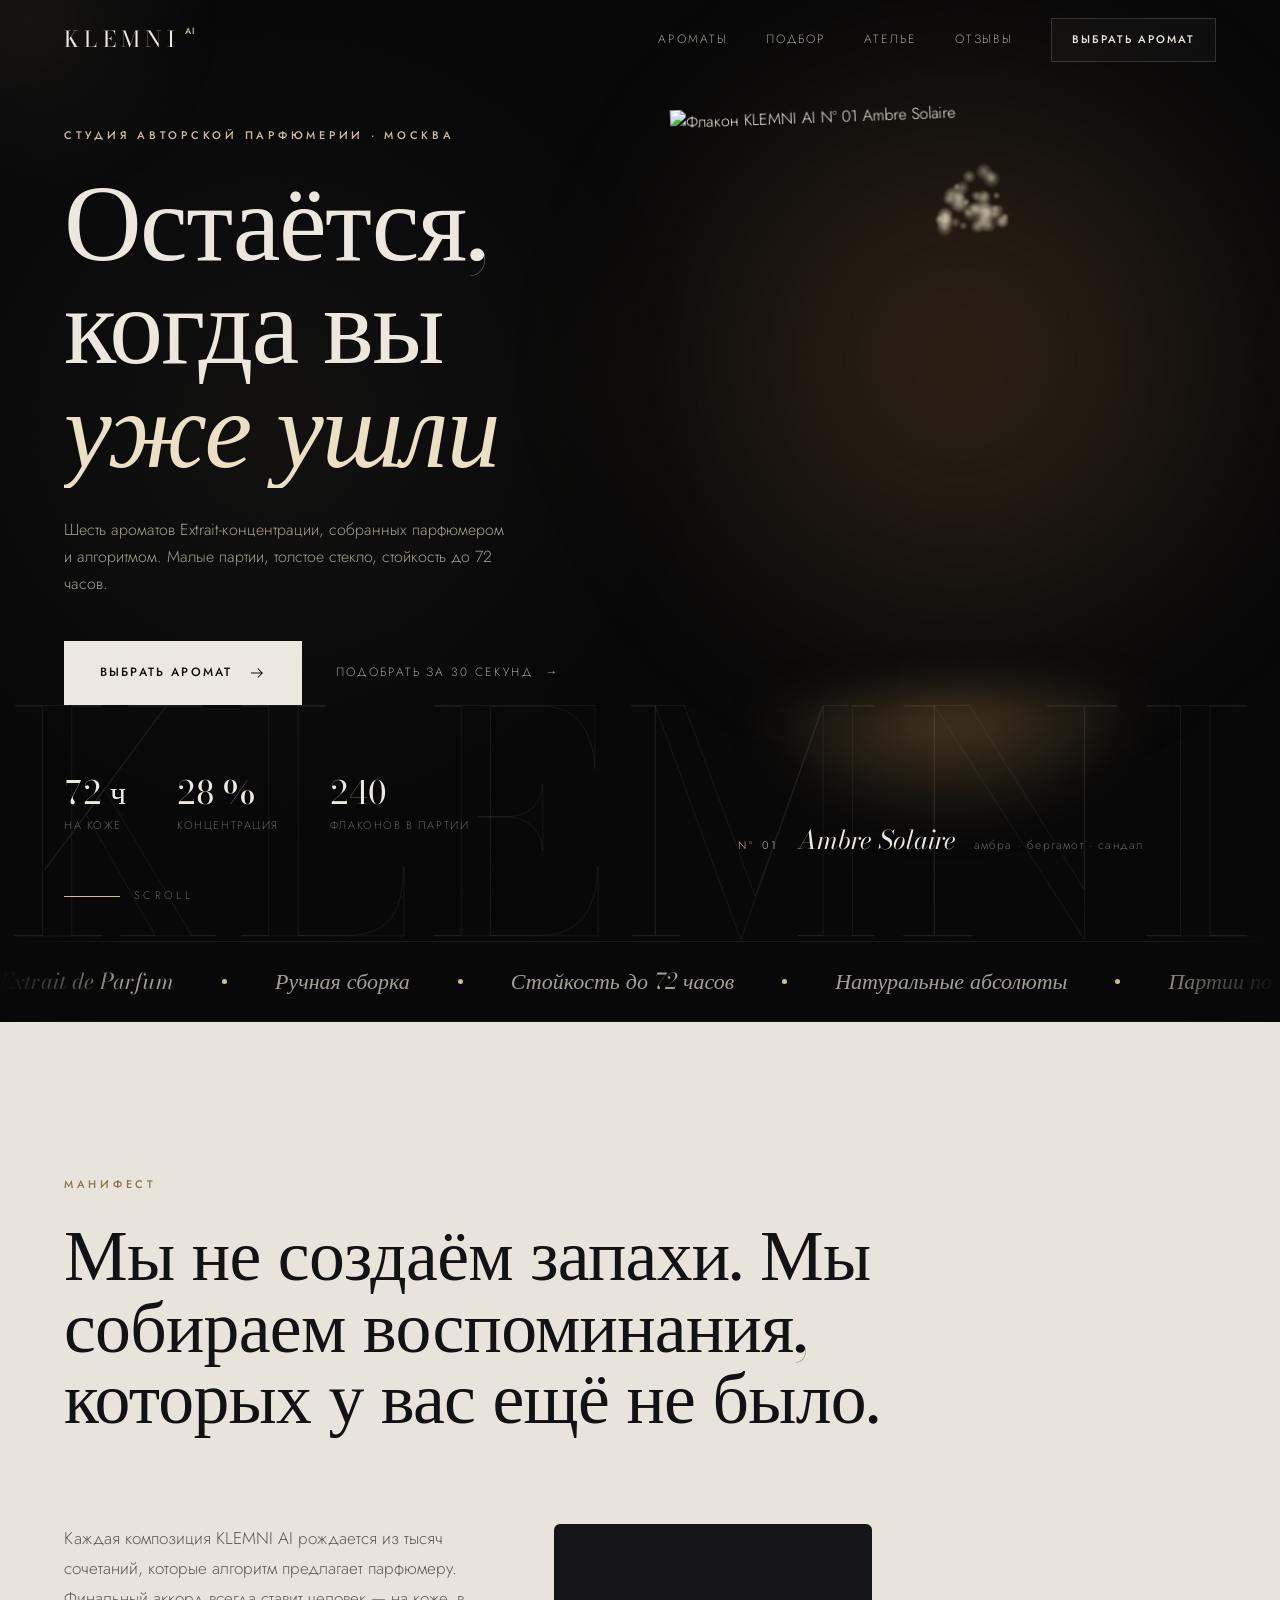
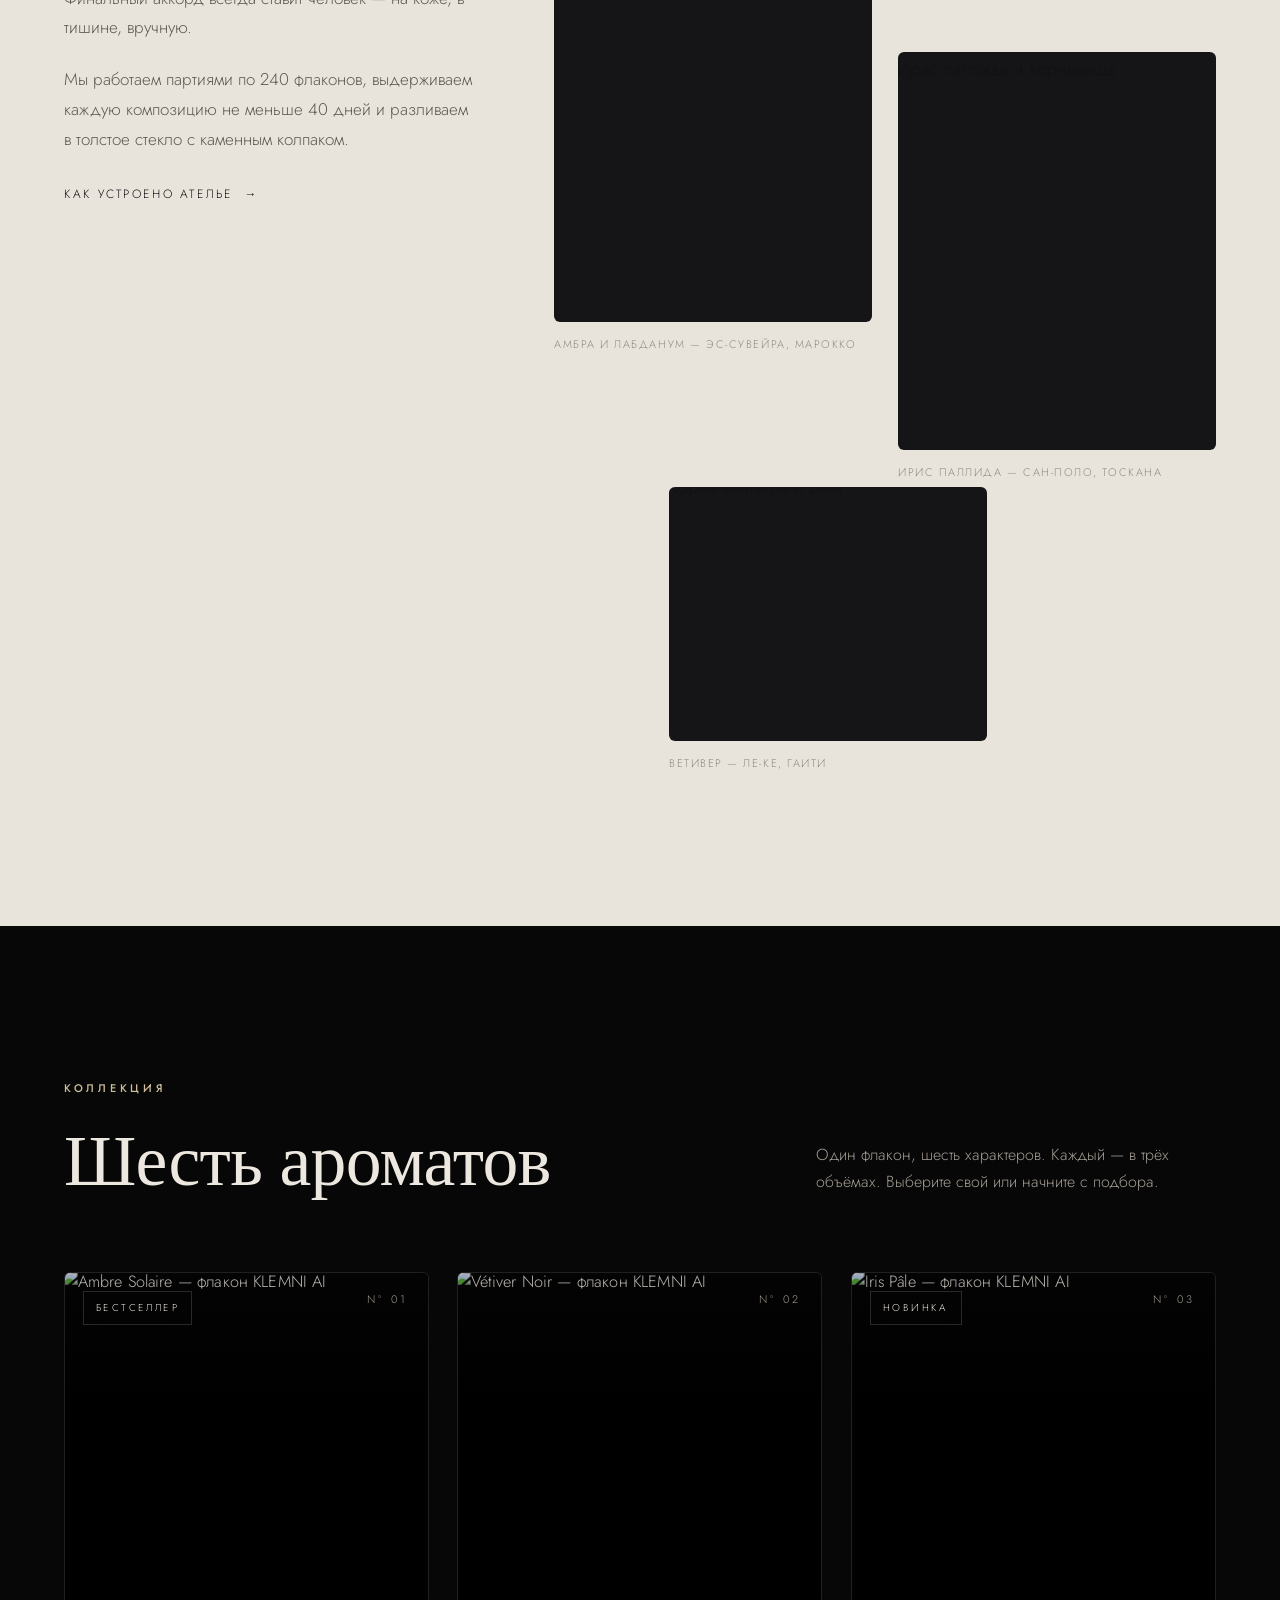
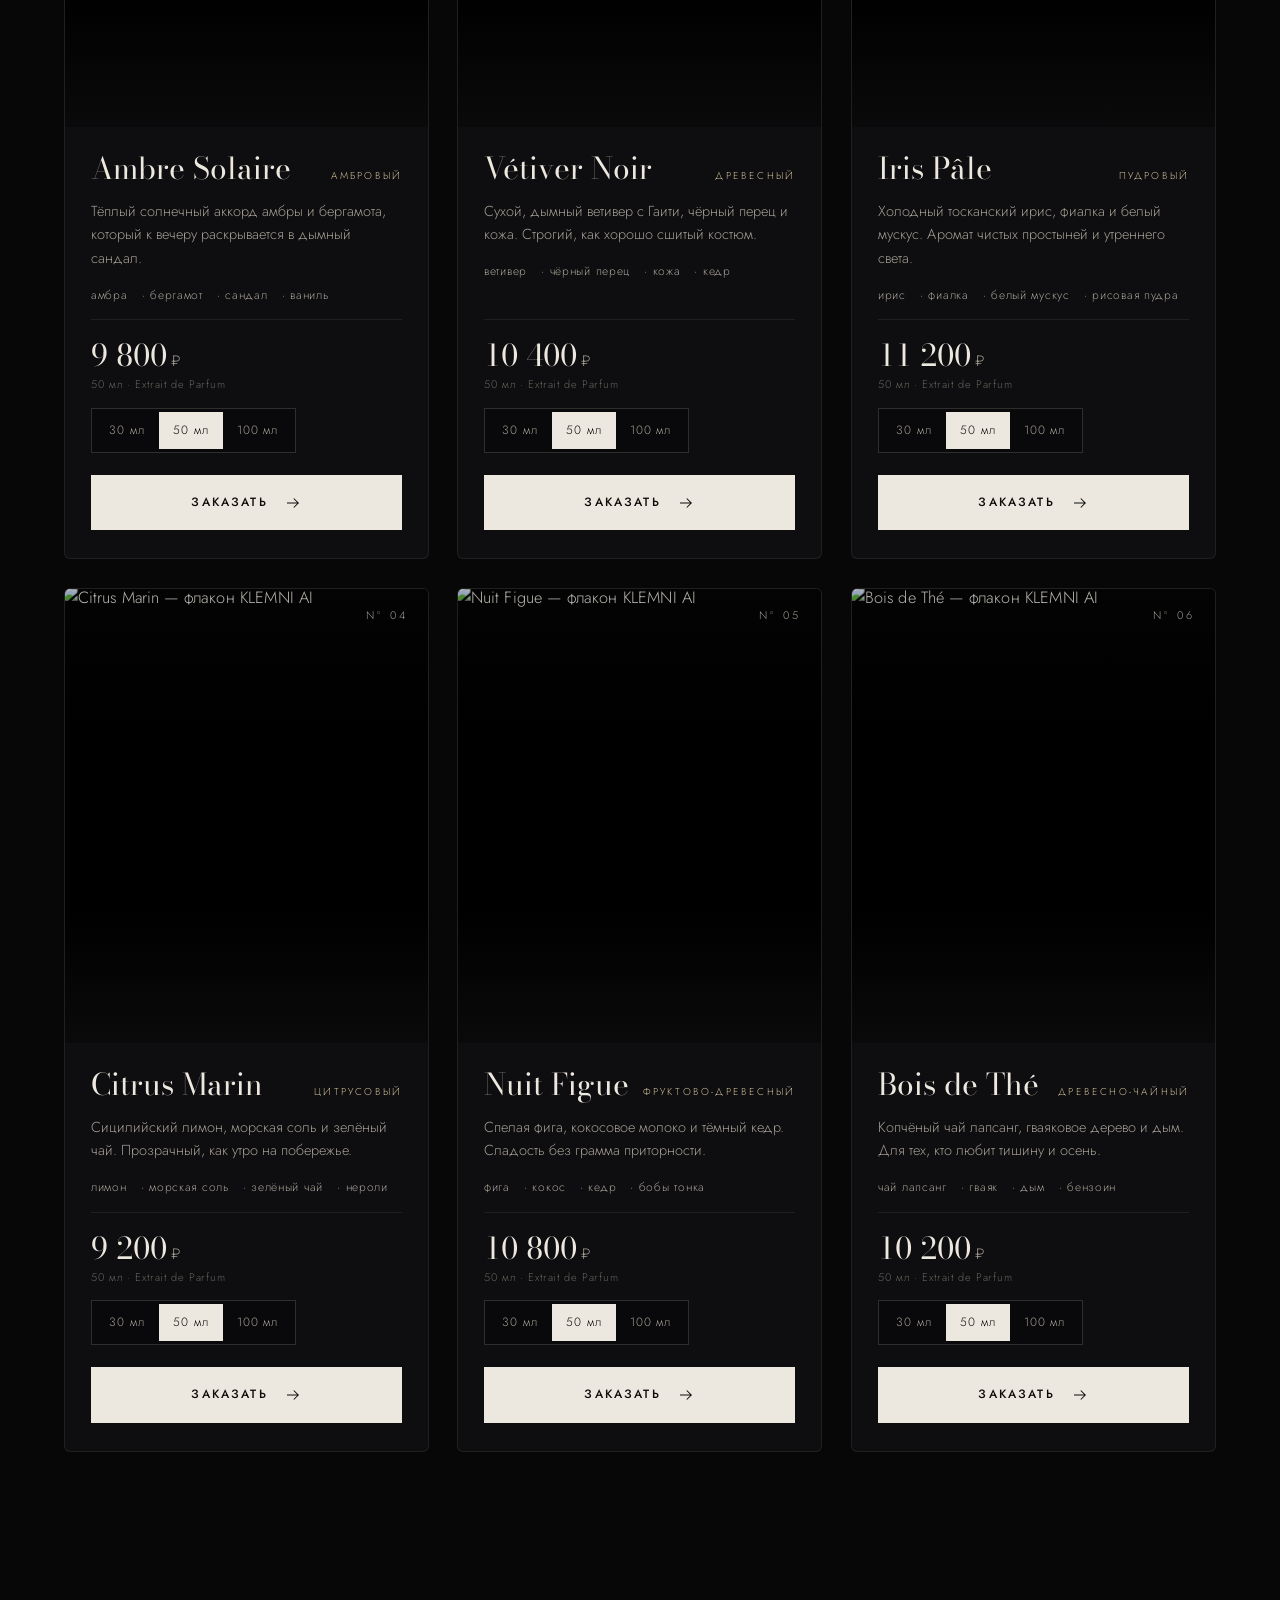
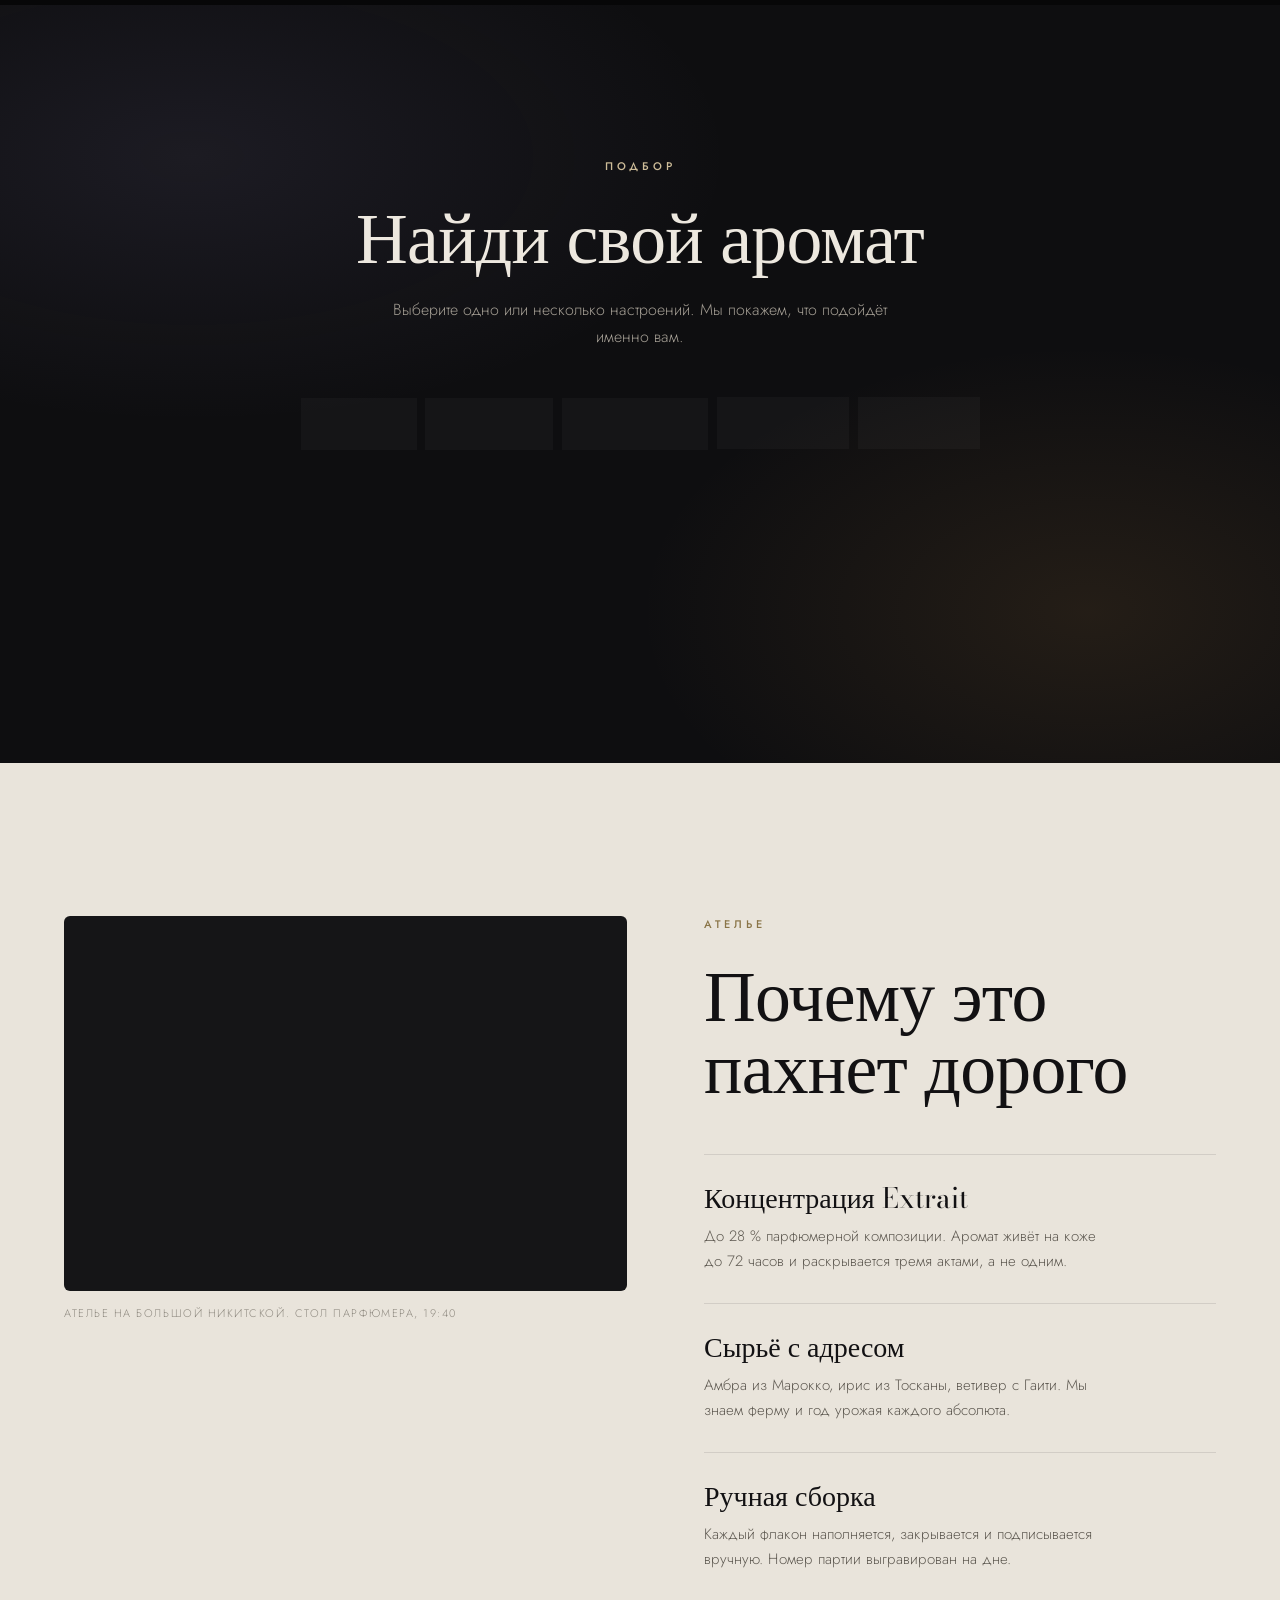
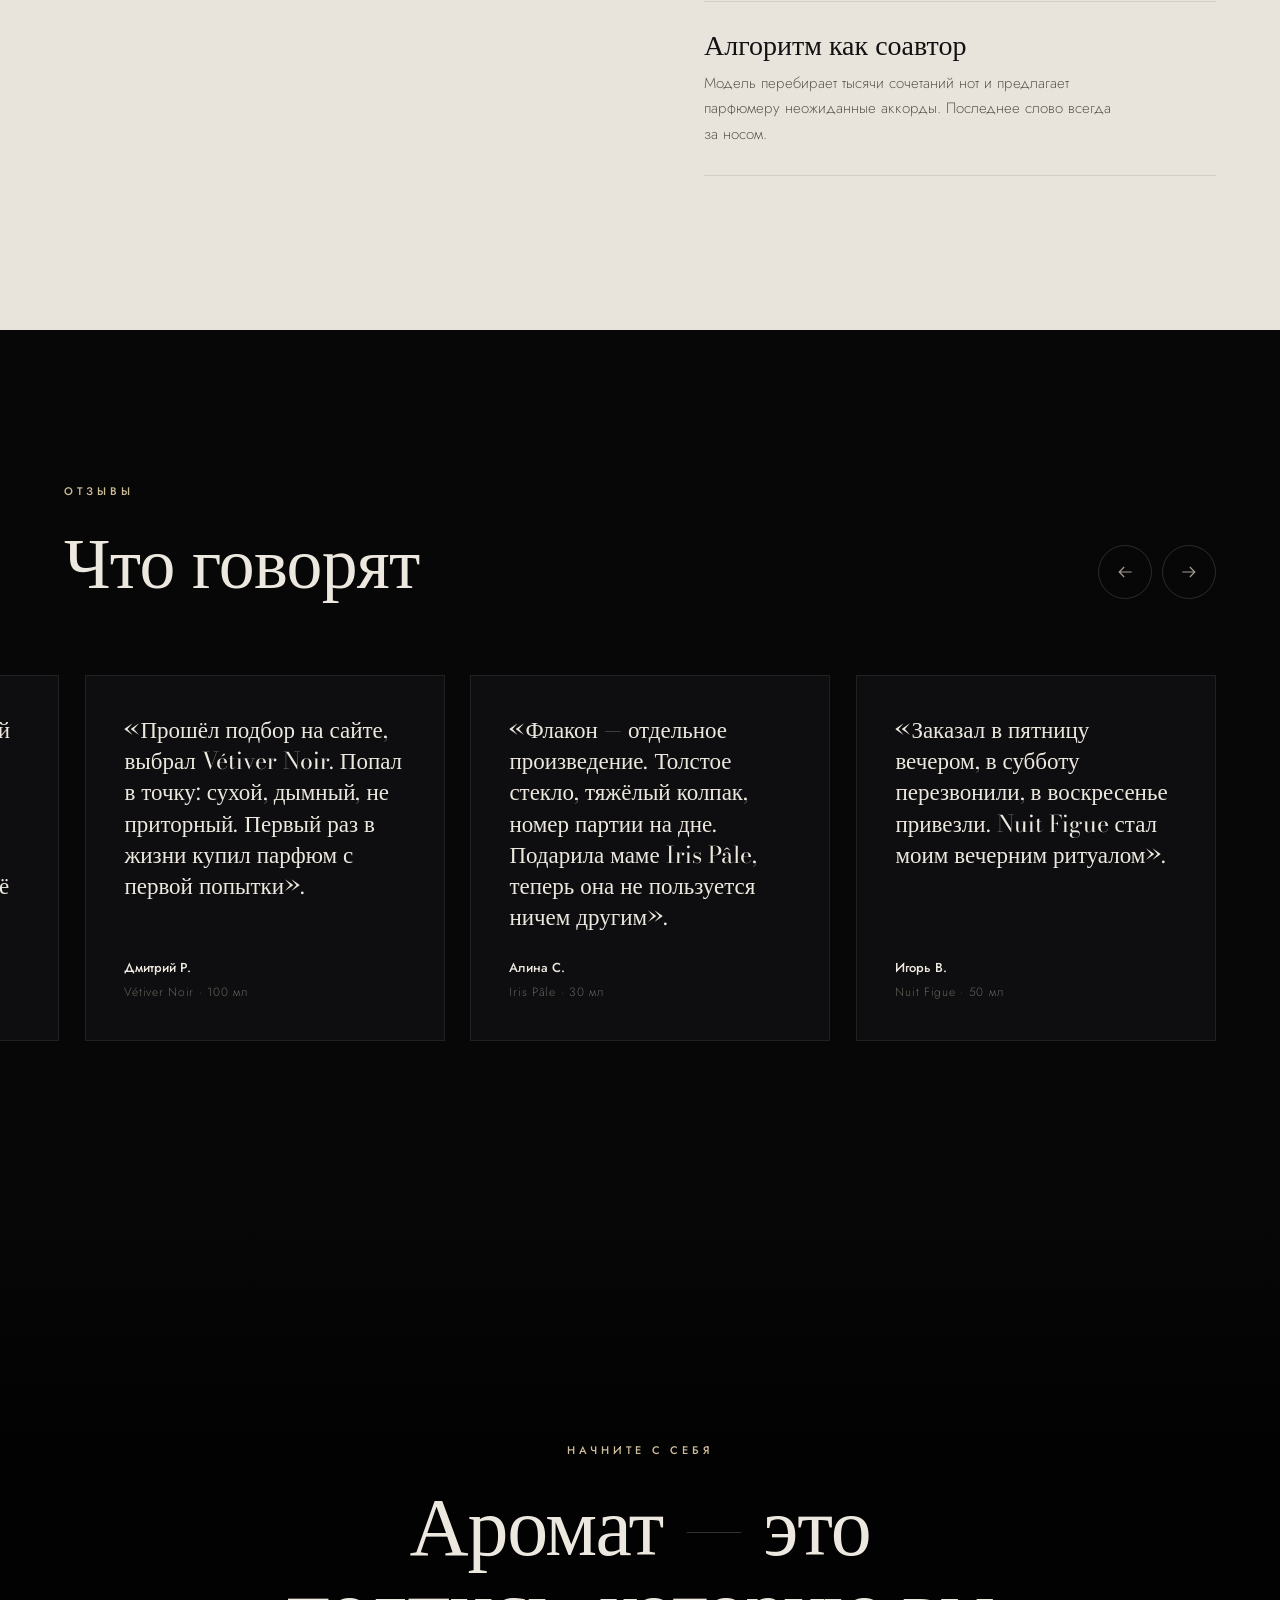
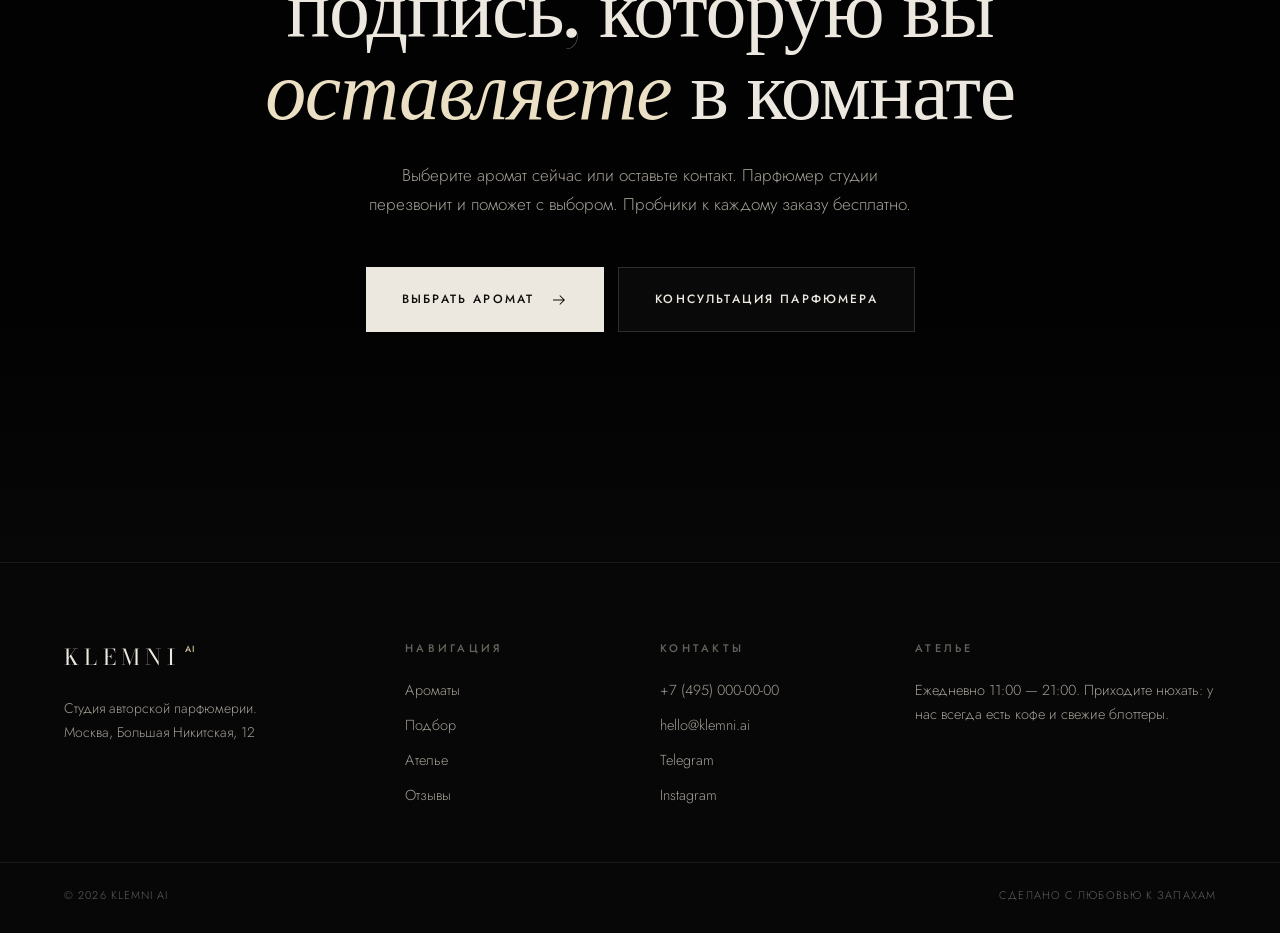
==== commit bfd0495b: "Redesign: obsidian & bone palette, Bodoni Moda + Jost, photoreal Higgsfield imagery Replace SVG bott" ====
--- a/index.html
+++ b/index.html
@@ -4,11 +4,16 @@
   <meta charset="UTF-8">
   <meta name="viewport" content="width=device-width, initial-scale=1.0, viewport-fit=cover">
   <title>KLEMNI AI — студия авторской парфюмерии</title>
-  <meta name="description" content="KLEMNI AI — студия авторской парфюмерии. Ароматы, созданные на стыке ремесла и алгоритмов. Выберите свой аромат.">
-  <meta name="theme-color" content="#0b0a0d">
+  <meta name="description" content="KLEMNI AI — студия авторской парфюмерии. Шесть ароматов Extrait-концентрации, собранных парфюмером и алгоритмом. Малые партии, стойкость до 72 часов.">
+  <meta name="theme-color" content="#070708">
+  <meta property="og:title" content="KLEMNI AI — студия авторской парфюмерии">
+  <meta property="og:description" content="Аромат, который остаётся, когда вы уже ушли.">
+  <meta property="og:image" content="https://klemni-ai.higgsfield.app/img/og.jpg">
+  <meta property="og:type" content="website">
   <link rel="preconnect" href="https://fonts.googleapis.com">
   <link rel="preconnect" href="https://fonts.gstatic.com" crossorigin>
-  <link href="https://fonts.googleapis.com/css2?family=Cormorant+Garamond:ital,wght@0,300;0,400;0,500;1,300;1,400&family=Manrope:wght@300;400;500;600&display=swap" rel="stylesheet">
+  <link href="https://fonts.googleapis.com/css2?family=Bodoni+Moda:ital,opsz,wght@0,6..96,400;0,6..96,500;1,6..96,400;1,6..96,500&family=Jost:wght@300;400;500&display=swap" rel="stylesheet">
+  <link rel="preload" as="image" href="https://klemni-ai.higgsfield.app/img/hero.webp" fetchpriority="high">
   <link rel="stylesheet" href="css/style.css">
   <link rel="icon" href="assets/favicon.svg" type="image/svg+xml">
 </head>
@@ -16,433 +21,273 @@
 
   <!-- Preloader -->
   <div class="preloader" id="preloader" aria-hidden="true">
-    <div class="preloader__inner">
-      <div class="preloader__mark">
-        <span class="preloader__letter">K</span>
-        <span class="preloader__ring"></span>
-      </div>
-      <p class="preloader__text">KLEMNI <em>AI</em></p>
-      <div class="preloader__bar"><span></span></div>
-    </div>
+    <div class="preloader__word" aria-hidden="true">
+      <span>K</span><span>L</span><span>E</span><span>M</span><span>N</span><span>I</span>
+    </div>
+    <div class="preloader__line"><span></span></div>
+    <p class="preloader__sub">Studio de parfum · est. 2024</p>
   </div>
 
-  <!-- Fog canvas -->
   <canvas class="fog" id="fog" aria-hidden="true"></canvas>
-
-  <!-- Grain -->
   <div class="grain" aria-hidden="true"></div>
 
   <!-- Header -->
   <header class="header" id="header">
-    <div class="container header__inner">
+    <div class="wrap header__inner">
       <a href="#top" class="logo" aria-label="KLEMNI AI — на главную">
-        <span class="logo__mark">K</span>
-        <span class="logo__text">KLEMNI <em>AI</em></span>
+        <span class="logo__word">KLEMNI</span><sup class="logo__ai">AI</sup>
       </a>
       <nav class="nav" id="nav" aria-label="Основная навигация">
         <a href="#catalog" class="nav__link">Ароматы</a>
         <a href="#finder" class="nav__link">Подбор</a>
-        <a href="#about" class="nav__link">Студия</a>
+        <a href="#atelier" class="nav__link">Ателье</a>
         <a href="#reviews" class="nav__link">Отзывы</a>
-        <a href="#catalog" class="btn btn--ghost btn--sm nav__cta">Выбрать аромат</a>
+        <a href="#catalog" class="btn btn--line btn--sm nav__cta"><span>Выбрать аромат</span></a>
       </nav>
-      <button class="burger" id="burger" aria-label="Открыть меню" aria-expanded="false" aria-controls="nav">
-        <span></span><span></span>
-      </button>
+      <button class="burger" id="burger" aria-label="Открыть меню" aria-expanded="false" aria-controls="nav"><span></span><span></span></button>
     </div>
   </header>
 
   <main id="top">
 
-    <!-- ============ HERO ============ -->
+    <!-- ================= HERO ================= -->
     <section class="hero" id="hero">
-      <div class="hero__glow hero__glow--a" data-parallax="0.15"></div>
-      <div class="hero__glow hero__glow--b" data-parallax="-0.1"></div>
-
-      <div class="container hero__inner">
-        <div class="hero__content">
-          <p class="eyebrow hero__eyebrow">Студия авторской парфюмерии · Москва</p>
+      <div class="hero__glow" data-parallax="0.12" aria-hidden="true"></div>
+      <div class="hero__wordmark" aria-hidden="true" data-parallax="0.25">KLEMNI</div>
+
+      <div class="wrap hero__grid">
+        <div class="hero__copy">
+          <p class="label hero__label">Студия авторской парфюмерии · Москва</p>
           <h1 class="hero__title">
-            <span class="hero__title-line"><span>Аромат,</span></span>
-            <span class="hero__title-line"><span>который</span></span>
-            <span class="hero__title-line"><span><em>помнят</em></span></span>
+            <span class="line"><span>Остаётся,</span></span>
+            <span class="line"><span>когда вы</span></span>
+            <span class="line"><span><em>уже ушли</em></span></span>
           </h1>
-          <p class="hero__lead">Мы соединяем ремесло парфюмера и точность алгоритмов, чтобы создавать композиции, которые звучат как продолжение вас.</p>
+          <p class="hero__lead">Шесть ароматов Extrait-концентрации, собранных парфюмером и алгоритмом. Малые партии, толстое стекло, стойкость до 72 часов.</p>
           <div class="hero__actions">
-            <a href="#catalog" class="btn btn--primary btn--lg" data-magnetic>
-              <span class="btn__label">Выбрать аромат</span>
-              <span class="btn__icon" aria-hidden="true">
-                <svg viewBox="0 0 24 24" fill="none" stroke="currentColor" stroke-width="1.5"><path d="M5 12h14M13 6l6 6-6 6"/></svg>
-              </span>
+            <a href="#catalog" class="btn btn--solid btn--lg" data-magnetic>
+              <span>Выбрать аромат</span>
+              <i class="btn__arrow" aria-hidden="true"><svg viewBox="0 0 24 24"><path d="M4 12h15M13 6l6 6-6 6"/></svg></i>
             </a>
-            <a href="#finder" class="link-arrow">Пройти подбор <span aria-hidden="true">→</span></a>
-          </div>
-          <ul class="hero__facts">
-            <li><strong>12</strong><span>авторских ароматов</span></li>
-            <li><strong>72 ч</strong><span>раскрытие на коже</span></li>
-            <li><strong>4 800+</strong><span>довольных клиентов</span></li>
-          </ul>
+            <a href="#finder" class="link">Подобрать за 30 секунд</a>
+          </div>
+          <dl class="hero__facts">
+            <div><dt>72 ч</dt><dd>на коже</dd></div>
+            <div><dt>28 %</dt><dd>концентрация</dd></div>
+            <div><dt>240</dt><dd>флаконов в партии</dd></div>
+          </dl>
         </div>
 
         <div class="hero__visual" id="heroVisual">
-          <div class="hero__bottle-wrap" id="bottleWrap">
-            <div class="hero__bottle" id="heroBottle">
-              <svg class="bottle-svg" viewBox="0 0 320 560" xmlns="http://www.w3.org/2000/svg" aria-label="Флакон KLEMNI AI">
-                <defs>
-                  <linearGradient id="glassBody" x1="0" y1="0" x2="1" y2="0">
-                    <stop offset="0" stop-color="#ffffff" stop-opacity=".22"/>
-                    <stop offset=".18" stop-color="#ffffff" stop-opacity=".06"/>
-                    <stop offset=".5" stop-color="#ffffff" stop-opacity=".02"/>
-                    <stop offset=".85" stop-color="#ffffff" stop-opacity=".08"/>
-                    <stop offset="1" stop-color="#ffffff" stop-opacity=".3"/>
-                  </linearGradient>
-                  <linearGradient id="liquid" x1="0" y1="0" x2="0" y2="1">
-                    <stop offset="0" stop-color="#f2c98c"/>
-                    <stop offset=".45" stop-color="#c98d4e"/>
-                    <stop offset="1" stop-color="#5a3216"/>
-                  </linearGradient>
-                  <linearGradient id="liquidSide" x1="0" y1="0" x2="1" y2="0">
-                    <stop offset="0" stop-color="#000" stop-opacity=".35"/>
-                    <stop offset=".3" stop-color="#000" stop-opacity="0"/>
-                    <stop offset=".7" stop-color="#000" stop-opacity="0"/>
-                    <stop offset="1" stop-color="#000" stop-opacity=".4"/>
-                  </linearGradient>
-                  <linearGradient id="capGrad" x1="0" y1="0" x2="1" y2="0">
-                    <stop offset="0" stop-color="#6b5330"/>
-                    <stop offset=".25" stop-color="#e8cd93"/>
-                    <stop offset=".5" stop-color="#b08d55"/>
-                    <stop offset=".75" stop-color="#f3e0b4"/>
-                    <stop offset="1" stop-color="#5f4826"/>
-                  </linearGradient>
-                  <linearGradient id="capTop" x1="0" y1="0" x2="0" y2="1">
-                    <stop offset="0" stop-color="#fff2d2"/>
-                    <stop offset="1" stop-color="#9d7a45"/>
-                  </linearGradient>
-                  <linearGradient id="shine" x1="0" y1="0" x2="0" y2="1">
-                    <stop offset="0" stop-color="#fff" stop-opacity="0"/>
-                    <stop offset=".3" stop-color="#fff" stop-opacity=".7"/>
-                    <stop offset=".7" stop-color="#fff" stop-opacity=".5"/>
-                    <stop offset="1" stop-color="#fff" stop-opacity="0"/>
-                  </linearGradient>
-                  <radialGradient id="caustic" cx=".5" cy=".9" r=".6">
-                    <stop offset="0" stop-color="#ffd9a0" stop-opacity=".55"/>
-                    <stop offset="1" stop-color="#ffd9a0" stop-opacity="0"/>
-                  </radialGradient>
-                  <filter id="blurSm" x="-20%" y="-20%" width="140%" height="140%"><feGaussianBlur stdDeviation="2"/></filter>
-                  <filter id="blurMd" x="-40%" y="-40%" width="180%" height="180%"><feGaussianBlur stdDeviation="8"/></filter>
-                  <clipPath id="bodyClip"><rect x="48" y="150" width="224" height="380" rx="26"/></clipPath>
-                </defs>
-
-                <!-- Shadow under bottle -->
-                <ellipse cx="160" cy="548" rx="120" ry="10" fill="#000" opacity=".5" filter="url(#blurMd)"/>
-
-                <!-- Liquid -->
-                <g clip-path="url(#bodyClip)">
-                  <rect x="48" y="150" width="224" height="380" fill="#120a05"/>
-                  <rect class="liquid-level" x="48" y="215" width="224" height="330" fill="url(#liquid)"/>
-                  <rect x="48" y="150" width="224" height="380" fill="url(#liquidSide)"/>
-                  <ellipse cx="160" cy="500" rx="130" ry="70" fill="url(#caustic)"/>
-                  <!-- surface -->
-                  <ellipse class="liquid-surface" cx="160" cy="216" rx="112" ry="8" fill="#ffe4b8" opacity=".55"/>
-                  <!-- bubbles -->
-                  <circle class="bubble" cx="110" cy="420" r="2.2" fill="#fff" opacity=".35"/>
-                  <circle class="bubble bubble--2" cx="200" cy="470" r="1.6" fill="#fff" opacity=".3"/>
-                  <circle class="bubble bubble--3" cx="150" cy="380" r="1.2" fill="#fff" opacity=".3"/>
-                </g>
-
-                <!-- Glass body -->
-                <rect x="48" y="150" width="224" height="380" rx="26" fill="url(#glassBody)" stroke="#fff" stroke-opacity=".28" stroke-width="1.2"/>
-                <!-- thick glass base -->
-                <rect x="48" y="490" width="224" height="40" rx="0" fill="#fff" opacity=".07"/>
-                <path d="M48 504 h224" stroke="#fff" stroke-opacity=".12"/>
-
-                <!-- Highlights -->
-                <rect x="66" y="176" width="10" height="320" rx="5" fill="url(#shine)" opacity=".8"/>
-                <rect x="84" y="200" width="3" height="200" rx="1.5" fill="url(#shine)" opacity=".45"/>
-                <rect x="244" y="190" width="6" height="280" rx="3" fill="url(#shine)" opacity=".35"/>
-                <rect x="48" y="150" width="224" height="380" rx="26" fill="none" stroke="url(#shine)" stroke-opacity=".5" stroke-width="1"/>
-
-                <!-- Label -->
-                <g class="bottle-label" opacity=".92">
-                  <rect x="102" y="300" width="116" height="90" fill="#f5efe4" opacity=".04"/>
-                  <text x="160" y="332" text-anchor="middle" font-family="Cormorant Garamond, serif" font-size="30" letter-spacing="7" fill="#f3e9d6">KLEMNI</text>
-                  <text x="160" y="354" text-anchor="middle" font-family="Manrope, sans-serif" font-size="9" letter-spacing="4.5" fill="#d9c9a5" opacity=".9">AI · PARFUM</text>
-                  <line x1="128" y1="366" x2="192" y2="366" stroke="#d9c9a5" stroke-opacity=".5"/>
-                  <text x="160" y="384" text-anchor="middle" font-family="Cormorant Garamond, serif" font-style="italic" font-size="13" letter-spacing="1.5" fill="#d9c9a5" opacity=".8">Nº 01 · Ambre Solaire</text>
-                </g>
-
-                <!-- Neck -->
-                <rect x="128" y="112" width="64" height="44" rx="6" fill="#fff" opacity=".12" stroke="#fff" stroke-opacity=".25"/>
-                <rect x="136" y="118" width="6" height="34" rx="3" fill="#fff" opacity=".35"/>
-                <!-- Collar -->
-                <rect x="120" y="104" width="80" height="16" rx="3" fill="url(#capGrad)"/>
-                <rect x="120" y="104" width="80" height="3" fill="#fff" opacity=".5"/>
-
-                <!-- Cap -->
-                <g class="bottle-cap">
-                  <rect x="104" y="18" width="112" height="90" rx="10" fill="url(#capGrad)"/>
-                  <rect x="104" y="18" width="112" height="90" rx="10" fill="url(#capTop)" opacity=".18"/>
-                  <rect x="116" y="26" width="8" height="74" rx="4" fill="#fff" opacity=".45"/>
-                  <rect x="192" y="26" width="4" height="74" rx="2" fill="#fff" opacity=".25"/>
-                  <path d="M104 28 q56 -16 112 0" fill="none" stroke="#fff6dc" stroke-opacity=".8" stroke-width="1.5"/>
-                  <text x="160" y="72" text-anchor="middle" font-family="Cormorant Garamond, serif" font-size="26" letter-spacing="2" fill="#3a2a12" opacity=".7">K</text>
-                </g>
-
-                <!-- Nozzle (for spray origin) -->
-                <circle id="nozzle" cx="216" cy="60" r="2" fill="none"/>
-              </svg>
-            </div>
-            <div class="hero__bottle-reflection" aria-hidden="true"></div>
+          <figure class="hero__photo" id="heroPhoto">
+            <img src="https://klemni-ai.higgsfield.app/img/hero.webp"
+                 srcset="https://klemni-ai.higgsfield.app/img/hero@sm.webp 720w, https://klemni-ai.higgsfield.app/img/hero.webp 1400w"
+                 sizes="(max-width: 900px) 80vw, 44vw"
+                 width="1400" height="1867" alt="Флакон KLEMNI AI Nº 01 Ambre Solaire" fetchpriority="high" decoding="async">
             <canvas class="spray" id="spray" aria-hidden="true"></canvas>
-          </div>
-          <div class="hero__caption" data-parallax="-0.05">
+          </figure>
+          <figcaption class="hero__caption" data-parallax="-0.04">
             <span class="hero__caption-num">Nº 01</span>
             <span class="hero__caption-name">Ambre Solaire</span>
             <span class="hero__caption-notes">амбра · бергамот · сандал</span>
-          </div>
-        </div>
-      </div>
-
-      <a href="#manifest" class="scroll-hint" aria-label="Прокрутить вниз">
-        <span class="scroll-hint__line"></span>
-        <span>Scroll</span>
-      </a>
-    </section>
-
-    <!-- ============ MARQUEE ============ -->
+          </figcaption>
+        </div>
+      </div>
+
+      <a href="#manifest" class="scroll-hint" aria-label="Прокрутить вниз"><span></span>Scroll</a>
+    </section>
+
+    <!-- ================= MARQUEE ================= -->
     <div class="marquee" aria-hidden="true">
       <div class="marquee__track">
-        <span>Eau de Parfum</span><i>✦</i><span>Ручная сборка</span><i>✦</i><span>Стойкость до 72 часов</span><i>✦</i><span>Натуральные абсолюты</span><i>✦</i><span>Лимитированные партии</span><i>✦</i>
-        <span>Eau de Parfum</span><i>✦</i><span>Ручная сборка</span><i>✦</i><span>Стойкость до 72 часов</span><i>✦</i><span>Натуральные абсолюты</span><i>✦</i><span>Лимитированные партии</span><i>✦</i>
-      </div>
-    </div>
-
-    <!-- ============ MANIFEST ============ -->
-    <section class="manifest section" id="manifest">
-      <div class="container">
-        <div class="manifest__grid">
+        <span>Extrait de Parfum</span><i></i><span>Ручная сборка</span><i></i><span>Стойкость до 72 часов</span><i></i><span>Натуральные абсолюты</span><i></i><span>Партии по 240 флаконов</span><i></i>
+        <span>Extrait de Parfum</span><i></i><span>Ручная сборка</span><i></i><span>Стойкость до 72 часов</span><i></i><span>Натуральные абсолюты</span><i></i><span>Партии по 240 флаконов</span><i></i>
+      </div>
+    </div>
+
+    <!-- ================= MANIFEST (light) ================= -->
+    <section class="manifest section light" id="manifest">
+      <div class="wrap">
+        <div class="manifest__head">
+          <p class="label reveal">Манифест</p>
+          <h2 class="display reveal" data-split>Мы не создаём запахи. Мы собираем воспоминания, которых у вас ещё не было.</h2>
+        </div>
+        <div class="manifest__body">
           <div class="manifest__text">
-            <p class="eyebrow reveal">Манифест</p>
-            <h2 class="h2 reveal" data-split>Мы не создаём запахи. Мы собираем воспоминания, которых у вас ещё не было.</h2>
-          </div>
-          <div class="manifest__aside">
-            <p class="reveal" data-delay="1">Каждая композиция KLEMNI AI рождается из тысяч сочетаний, которые алгоритм предлагает парфюмеру. Но финальный аккорд всегда ставит человек — на коже, в тишине, вручную.</p>
-            <p class="reveal" data-delay="2">Мы работаем малыми партиями, выдерживаем каждый аромат не менее 40 дней и разливаем во флаконы из толстого стекла с латунным колпаком.</p>
-          </div>
-        </div>
-        <div class="manifest__gallery">
-          <figure class="manifest__img manifest__img--1 reveal" data-parallax-img="0.08">
-            <div class="img-glass img-glass--amber"></div>
-            <figcaption>Абсолют амбры, Марокко</figcaption>
-          </figure>
-          <figure class="manifest__img manifest__img--2 reveal" data-delay="1" data-parallax-img="-0.06">
-            <div class="img-glass img-glass--iris"></div>
-            <figcaption>Ирис паллида, Флоренция</figcaption>
-          </figure>
-          <figure class="manifest__img manifest__img--3 reveal" data-delay="2" data-parallax-img="0.05">
-            <div class="img-glass img-glass--vetiver"></div>
-            <figcaption>Ветивер, Гаити</figcaption>
-          </figure>
-        </div>
-      </div>
-    </section>
-
-    <!-- ============ CATALOG ============ -->
+            <p class="reveal" data-delay="1">Каждая композиция KLEMNI AI рождается из тысяч сочетаний, которые алгоритм предлагает парфюмеру. Финальный аккорд всегда ставит человек — на коже, в тишине, вручную.</p>
+            <p class="reveal" data-delay="2">Мы работаем партиями по 240 флаконов, выдерживаем каждую композицию не меньше 40 дней и разливаем в толстое стекло с каменным колпаком.</p>
+            <a href="#atelier" class="link link--dark reveal" data-delay="3">Как устроено ателье</a>
+          </div>
+          <div class="manifest__gallery">
+            <figure class="pic pic--a reveal" data-parallax-img="0.10">
+              <div class="pic__frame"><img src="https://klemni-ai.higgsfield.app/img/amber.webp" srcset="https://klemni-ai.higgsfield.app/img/amber@sm.webp 720w, https://klemni-ai.higgsfield.app/img/amber.webp 1400w" sizes="(max-width: 900px) 60vw, 30vw" width="1400" height="1738" alt="Смола амбры и лабданум" loading="lazy" decoding="async"></div>
+              <figcaption>Амбра и лабданум — Эс-Сувейра, Марокко</figcaption>
+            </figure>
+            <figure class="pic pic--b reveal" data-delay="1" data-parallax-img="-0.07">
+              <div class="pic__frame"><img src="https://klemni-ai.higgsfield.app/img/iris.webp" srcset="https://klemni-ai.higgsfield.app/img/iris@sm.webp 720w, https://klemni-ai.higgsfield.app/img/iris.webp 1400w" sizes="(max-width: 900px) 50vw, 24vw" width="1400" height="1738" alt="Ирис паллида и корневища" loading="lazy" decoding="async"></div>
+              <figcaption>Ирис паллида — Сан-Поло, Тоскана</figcaption>
+            </figure>
+            <figure class="pic pic--c reveal" data-delay="2" data-parallax-img="0.05">
+              <div class="pic__frame"><img src="https://klemni-ai.higgsfield.app/img/vetiver.webp" srcset="https://klemni-ai.higgsfield.app/img/vetiver@sm.webp 720w, https://klemni-ai.higgsfield.app/img/vetiver.webp 1400w" sizes="(max-width: 900px) 50vw, 22vw" width="1400" height="1738" alt="Корни ветивера и дым" loading="lazy" decoding="async"></div>
+              <figcaption>Ветивер — Ле-Ке, Гаити</figcaption>
+            </figure>
+          </div>
+        </div>
+      </div>
+    </section>
+
+    <!-- ================= CATALOG ================= -->
     <section class="catalog section" id="catalog">
-      <div class="container">
+      <div class="wrap">
         <div class="section__head">
           <div>
-            <p class="eyebrow reveal">Коллекция</p>
-            <h2 class="h2 reveal">Ароматы</h2>
-          </div>
-          <p class="section__desc reveal" data-delay="1">Шесть характеров. Каждый — в трёх объёмах. Выберите свой или начните с подбора.</p>
+            <p class="label reveal">Коллекция</p>
+            <h2 class="display reveal">Шесть ароматов</h2>
+          </div>
+          <p class="section__desc reveal" data-delay="1">Один флакон, шесть характеров. Каждый — в трёх объёмах. Выберите свой или начните с подбора.</p>
         </div>
         <div class="catalog__grid" id="catalogGrid"></div>
       </div>
     </section>
 
-    <!-- ============ FINDER ============ -->
+    <!-- ================= FINDER ================= -->
     <section class="finder section" id="finder">
       <div class="finder__bg" aria-hidden="true"></div>
-      <div class="container">
+      <div class="wrap">
         <div class="finder__head">
-          <p class="eyebrow reveal">Подбор</p>
-          <h2 class="h2 reveal">Найди свой аромат</h2>
-          <p class="section__desc reveal" data-delay="1">Выберите одно или несколько настроений — мы покажем, что подойдёт именно вам.</p>
+          <p class="label reveal">Подбор</p>
+          <h2 class="display reveal">Найди свой аромат</h2>
+          <p class="section__desc reveal" data-delay="1">Выберите одно или несколько настроений. Мы покажем, что подойдёт именно вам.</p>
         </div>
         <div class="finder__chips reveal" data-delay="2" role="group" aria-label="Настроение аромата">
-          <button class="chip" data-mood="fresh"><span class="chip__dot" style="--c:#8fd3c7"></span>Свежий</button>
-          <button class="chip" data-mood="sweet"><span class="chip__dot" style="--c:#f0a6b7"></span>Сладкий</button>
-          <button class="chip" data-mood="woody"><span class="chip__dot" style="--c:#c99a6b"></span>Древесный</button>
-          <button class="chip" data-mood="evening"><span class="chip__dot" style="--c:#8f86d9"></span>Вечерний</button>
-          <button class="chip" data-mood="unisex"><span class="chip__dot" style="--c:#e6dcc3"></span>Унисекс</button>
+          <button class="chip" data-mood="fresh" aria-pressed="false">Свежий</button>
+          <button class="chip" data-mood="sweet" aria-pressed="false">Сладкий</button>
+          <button class="chip" data-mood="woody" aria-pressed="false">Древесный</button>
+          <button class="chip" data-mood="evening" aria-pressed="false">Вечерний</button>
+          <button class="chip" data-mood="unisex" aria-pressed="false">Унисекс</button>
           <button class="chip chip--reset" id="chipReset" hidden>Сбросить</button>
         </div>
         <div class="finder__result" id="finderResult">
-          <p class="finder__hint reveal" data-delay="3">Выберите настроение выше — подходящие ароматы появятся здесь.</p>
-        </div>
-      </div>
-    </section>
-
-    <!-- ============ ADVANTAGES ============ -->
-    <section class="about section" id="about">
-      <div class="container">
+          <p class="finder__hint reveal" data-delay="3">Выберите настроение — подходящие ароматы появятся здесь.</p>
+        </div>
+      </div>
+    </section>
+
+    <!-- ================= ATELIER (light) ================= -->
+    <section class="atelier section light" id="atelier">
+      <div class="wrap atelier__grid">
+        <figure class="atelier__photo reveal" data-parallax-img="0.08">
+          <div class="pic__frame"><img src="https://klemni-ai.higgsfield.app/img/atelier.webp" srcset="https://klemni-ai.higgsfield.app/img/atelier@sm.webp 720w, https://klemni-ai.higgsfield.app/img/atelier.webp 1400w" sizes="(max-width: 900px) 90vw, 48vw" width="1400" height="939" alt="Ателье KLEMNI AI: стол парфюмера с флаконами и пипетками" loading="lazy" decoding="async"></div>
+          <figcaption>Ателье на Большой Никитской. Стол парфюмера, 19:40</figcaption>
+        </figure>
+        <div class="atelier__copy">
+          <p class="label reveal">Ателье</p>
+          <h2 class="display reveal">Почему это пахнет дорого</h2>
+          <ul class="features">
+            <li class="feature reveal" data-delay="1">
+              <h3>Концентрация Extrait</h3>
+              <p>До 28 % парфюмерной композиции. Аромат живёт на коже до 72 часов и раскрывается тремя актами, а не одним.</p>
+            </li>
+            <li class="feature reveal" data-delay="2">
+              <h3>Сырьё с адресом</h3>
+              <p>Амбра из Марокко, ирис из Тосканы, ветивер с Гаити. Мы знаем ферму и год урожая каждого абсолюта.</p>
+            </li>
+            <li class="feature reveal" data-delay="3">
+              <h3>Ручная сборка</h3>
+              <p>Каждый флакон наполняется, закрывается и подписывается вручную. Номер партии выгравирован на дне.</p>
+            </li>
+            <li class="feature reveal" data-delay="4">
+              <h3>Алгоритм как соавтор</h3>
+              <p>Модель перебирает тысячи сочетаний нот и предлагает парфюмеру неожиданные аккорды. Последнее слово всегда за носом.</p>
+            </li>
+          </ul>
+        </div>
+      </div>
+    </section>
+
+    <!-- ================= REVIEWS ================= -->
+    <section class="reviews section" id="reviews">
+      <div class="wrap">
         <div class="section__head">
           <div>
-            <p class="eyebrow reveal">Студия</p>
-            <h2 class="h2 reveal">Почему KLEMNI AI</h2>
-          </div>
-          <p class="section__desc reveal" data-delay="1">Мы делаем парфюмерию так, как делали бы для себя: медленно, честно и без компромиссов в сырье.</p>
-        </div>
-        <div class="about__grid">
-          <article class="feature reveal">
-            <span class="feature__num">01</span>
-            <div class="feature__icon" aria-hidden="true">
-              <svg viewBox="0 0 48 48" fill="none" stroke="currentColor" stroke-width="1.2"><path d="M24 6c6 8 12 14 12 22a12 12 0 0 1-24 0c0-8 6-14 12-22Z"/><path d="M24 20c2.5 3.5 5 6 5 9.5a5 5 0 0 1-10 0c0-3.5 2.5-6 5-9.5Z"/></svg>
-            </div>
-            <h3>Концентрация Extrait</h3>
-            <p>До 28% парфюмерной композиции — аромат держится на коже до 72 часов и раскрывается тремя актами.</p>
-          </article>
-          <article class="feature reveal" data-delay="1">
-            <span class="feature__num">02</span>
-            <div class="feature__icon" aria-hidden="true">
-              <svg viewBox="0 0 48 48" fill="none" stroke="currentColor" stroke-width="1.2"><circle cx="24" cy="24" r="16"/><path d="M24 8v32M8 24h32M13 13c6 6 16 6 22 0M13 35c6-6 16-6 22 0"/></svg>
-            </div>
-            <h3>Натуральные абсолюты</h3>
-            <p>Амбра из Марокко, ирис из Флоренции, ветивер с Гаити. Работаем напрямую с фермами и дистиллериями.</p>
-          </article>
-          <article class="feature reveal" data-delay="2">
-            <span class="feature__num">03</span>
-            <div class="feature__icon" aria-hidden="true">
-              <svg viewBox="0 0 48 48" fill="none" stroke="currentColor" stroke-width="1.2"><rect x="10" y="14" width="28" height="28" rx="4"/><path d="M18 14V8h12v6M16 28h16M16 34h10"/></svg>
-            </div>
-            <h3>Ручная сборка</h3>
-            <p>Каждый флакон наполняется, закрывается и подписывается вручную. Номер партии — на дне флакона.</p>
-          </article>
-          <article class="feature reveal" data-delay="3">
-            <span class="feature__num">04</span>
-            <div class="feature__icon" aria-hidden="true">
-              <svg viewBox="0 0 48 48" fill="none" stroke="currentColor" stroke-width="1.2"><path d="M8 34c8-2 10-14 16-14s8 12 16 14"/><path d="M8 24c8-2 10-10 16-10s8 8 16 10"/><circle cx="24" cy="36" r="3"/></svg>
-            </div>
-            <h3>Алгоритмический подбор</h3>
-            <p>Модель анализирует тысячи сочетаний нот и предлагает парфюмеру неожиданные, но гармоничные аккорды.</p>
-          </article>
-        </div>
-      </div>
-    </section>
-
-    <!-- ============ REVIEWS ============ -->
-    <section class="reviews section" id="reviews">
-      <div class="container">
-        <div class="section__head">
-          <div>
-            <p class="eyebrow reveal">Отзывы</p>
-            <h2 class="h2 reveal">Что говорят</h2>
+            <p class="label reveal">Отзывы</p>
+            <h2 class="display reveal">Что говорят</h2>
           </div>
           <div class="reviews__nav reveal" data-delay="1">
-            <button class="round-btn" id="revPrev" aria-label="Предыдущий отзыв"><svg viewBox="0 0 24 24" fill="none" stroke="currentColor" stroke-width="1.5"><path d="M19 12H5M11 18l-6-6 6-6"/></svg></button>
-            <button class="round-btn" id="revNext" aria-label="Следующий отзыв"><svg viewBox="0 0 24 24" fill="none" stroke="currentColor" stroke-width="1.5"><path d="M5 12h14M13 6l6 6-6 6"/></svg></button>
+            <button class="round" id="revPrev" aria-label="Предыдущий отзыв"><svg viewBox="0 0 24 24"><path d="M20 12H5M11 6l-6 6 6 6"/></svg></button>
+            <button class="round" id="revNext" aria-label="Следующий отзыв"><svg viewBox="0 0 24 24"><path d="M4 12h15M13 6l6 6-6 6"/></svg></button>
           </div>
         </div>
         <div class="reviews__track" id="reviewsTrack">
           <article class="review reveal">
-            <div class="review__stars" aria-label="5 из 5">★★★★★</div>
-            <p class="review__text">«Ambre Solaire — первый аромат, на который мне сделали комплимент незнакомый человек в метро. Держится с утра до вечера, вечером пахнет ещё лучше».</p>
-            <footer class="review__author">
-              <span class="review__avatar" style="--g:linear-gradient(135deg,#f2c98c,#5a3216)">М</span>
-              <div><strong>Марина К.</strong><span>Ambre Solaire · 50 мл</span></div>
-            </footer>
+            <p class="review__text">«Ambre Solaire — первый аромат, на который мне сделал комплимент незнакомый человек в метро. Держится с утра до вечера, вечером пахнет ещё лучше».</p>
+            <footer><strong>Марина К.</strong><span>Ambre Solaire · 50 мл</span></footer>
           </article>
           <article class="review reveal" data-delay="1">
-            <div class="review__stars" aria-label="5 из 5">★★★★★</div>
             <p class="review__text">«Прошёл подбор на сайте, выбрал Vétiver Noir. Попал в точку: сухой, дымный, не приторный. Первый раз в жизни купил парфюм с первой попытки».</p>
-            <footer class="review__author">
-              <span class="review__avatar" style="--g:linear-gradient(135deg,#8fa78f,#1d2a1f)">Д</span>
-              <div><strong>Дмитрий Р.</strong><span>Vétiver Noir · 100 мл</span></div>
-            </footer>
+            <footer><strong>Дмитрий Р.</strong><span>Vétiver Noir · 100 мл</span></footer>
           </article>
           <article class="review reveal" data-delay="2">
-            <div class="review__stars" aria-label="5 из 5">★★★★★</div>
-            <p class="review__text">«Флакон — отдельное произведение. Толстое стекло, тяжёлый колпак, подписанный номер партии. Подарила маме Iris Pâle, теперь она не пользуется ничем другим».</p>
-            <footer class="review__author">
-              <span class="review__avatar" style="--g:linear-gradient(135deg,#d9c8ee,#4b3f6b)">А</span>
-              <div><strong>Алина С.</strong><span>Iris Pâle · 30 мл</span></div>
-            </footer>
+            <p class="review__text">«Флакон — отдельное произведение. Толстое стекло, тяжёлый колпак, номер партии на дне. Подарила маме Iris Pâle, теперь она не пользуется ничем другим».</p>
+            <footer><strong>Алина С.</strong><span>Iris Pâle · 30 мл</span></footer>
           </article>
           <article class="review reveal" data-delay="3">
-            <div class="review__stars" aria-label="5 из 5">★★★★★</div>
-            <p class="review__text">«Заказал в пятницу вечером — в субботу перезвонили, в воскресенье привезли. Nuit Figue стал моим вечерним ритуалом. Очень качественная работа».</p>
-            <footer class="review__author">
-              <span class="review__avatar" style="--g:linear-gradient(135deg,#8f86d9,#1c1733)">И</span>
-              <div><strong>Игорь В.</strong><span>Nuit Figue · 50 мл</span></div>
-            </footer>
+            <p class="review__text">«Заказал в пятницу вечером, в субботу перезвонили, в воскресенье привезли. Nuit Figue стал моим вечерним ритуалом».</p>
+            <footer><strong>Игорь В.</strong><span>Nuit Figue · 50 мл</span></footer>
           </article>
         </div>
       </div>
     </section>
 
-    <!-- ============ FINAL CTA ============ -->
-    <section class="cta section" id="cta">
-      <div class="cta__glow" aria-hidden="true"></div>
-      <div class="container cta__inner">
-        <div class="cta__bottle reveal" id="ctaBottle" aria-hidden="true" data-parallax="0.06"></div>
-        <p class="eyebrow reveal">Начните с себя</p>
-        <h2 class="cta__title reveal" data-delay="1">Аромат — это <em>подпись</em>, которую вы оставляете в комнате</h2>
-        <p class="cta__text reveal" data-delay="2">Выберите аромат сейчас или оставьте контакт — парфюмер студии свяжется с вами и поможет с выбором. Бесплатные пробники к каждому заказу.</p>
+    <!-- ================= CTA ================= -->
+    <section class="cta" id="cta">
+      <div class="cta__bg" data-parallax-img="0.12" aria-hidden="true">
+        <img src="https://klemni-ai.higgsfield.app/img/spray.webp" srcset="https://klemni-ai.higgsfield.app/img/spray@sm.webp 720w, https://klemni-ai.higgsfield.app/img/spray.webp 1600w" sizes="100vw" width="1600" height="893" alt="" loading="lazy" decoding="async">
+      </div>
+      <div class="wrap cta__inner">
+        <p class="label reveal">Начните с себя</p>
+        <h2 class="cta__title reveal" data-delay="1">Аромат — это подпись, которую вы <em>оставляете</em> в комнате</h2>
+        <p class="cta__text reveal" data-delay="2">Выберите аромат сейчас или оставьте контакт. Парфюмер студии перезвонит и поможет с выбором. Пробники к каждому заказу бесплатно.</p>
         <div class="cta__actions reveal" data-delay="3">
-          <a href="#catalog" class="btn btn--primary btn--lg" data-magnetic>
-            <span class="btn__label">Выбрать аромат</span>
-            <span class="btn__icon" aria-hidden="true"><svg viewBox="0 0 24 24" fill="none" stroke="currentColor" stroke-width="1.5"><path d="M5 12h14M13 6l6 6-6 6"/></svg></span>
-          </a>
-          <button class="btn btn--ghost btn--lg" id="ctaConsult">Консультация парфюмера</button>
+          <a href="#catalog" class="btn btn--solid btn--lg" data-magnetic><span>Выбрать аромат</span><i class="btn__arrow" aria-hidden="true"><svg viewBox="0 0 24 24"><path d="M4 12h15M13 6l6 6-6 6"/></svg></i></a>
+          <button class="btn btn--line btn--lg" id="ctaConsult"><span>Консультация парфюмера</span></button>
         </div>
       </div>
     </section>
   </main>
 
   <footer class="footer">
-    <div class="container footer__inner">
+    <div class="wrap footer__grid">
       <div class="footer__brand">
-        <a href="#top" class="logo"><span class="logo__mark">K</span><span class="logo__text">KLEMNI <em>AI</em></span></a>
+        <a href="#top" class="logo"><span class="logo__word">KLEMNI</span><sup class="logo__ai">AI</sup></a>
         <p>Студия авторской парфюмерии.<br>Москва, Большая Никитская, 12</p>
       </div>
       <div class="footer__col">
         <h4>Навигация</h4>
-        <a href="#catalog">Ароматы</a>
-        <a href="#finder">Подбор</a>
-        <a href="#about">Студия</a>
-        <a href="#reviews">Отзывы</a>
+        <a href="#catalog">Ароматы</a><a href="#finder">Подбор</a><a href="#atelier">Ателье</a><a href="#reviews">Отзывы</a>
       </div>
       <div class="footer__col">
         <h4>Контакты</h4>
-        <a href="tel:+74950000000">+7 (495) 000-00-00</a>
-        <a href="mailto:hello@klemni.ai">hello@klemni.ai</a>
-        <a href="#" rel="noopener">Telegram</a>
-        <a href="#" rel="noopener">Instagram</a>
+        <a href="tel:+74950000000">+7 (495) 000-00-00</a><a href="mailto:hello@klemni.ai">hello@klemni.ai</a><a href="#">Telegram</a><a href="#">Instagram</a>
       </div>
       <div class="footer__col footer__col--wide">
         <h4>Ателье</h4>
-        <p>Ежедневно 11:00 — 21:00. Приходите нюхать — у нас всегда есть кофе и свежие блоттеры.</p>
-      </div>
-    </div>
-    <div class="container footer__bottom">
-      <span>© 2026 KLEMNI AI</span>
-      <span>Сделано с любовью к запахам</span>
-    </div>
+        <p>Ежедневно 11:00 — 21:00. Приходите нюхать: у нас всегда есть кофе и свежие блоттеры.</p>
+      </div>
+    </div>
+    <div class="wrap footer__bottom"><span>© 2026 KLEMNI AI</span><span>Сделано с любовью к запахам</span></div>
   </footer>
 
-  <!-- ============ ORDER MODAL ============ -->
+  <!-- ================= ORDER MODAL ================= -->
   <div class="modal" id="orderModal" role="dialog" aria-modal="true" aria-labelledby="modalTitle" aria-hidden="true">
     <div class="modal__backdrop" data-close></div>
     <div class="modal__panel">
-      <button class="modal__close" data-close aria-label="Закрыть">
-        <svg viewBox="0 0 24 24" fill="none" stroke="currentColor" stroke-width="1.5"><path d="M6 6l12 12M18 6L6 18"/></svg>
-      </button>
+      <button class="modal__close" data-close aria-label="Закрыть"><svg viewBox="0 0 24 24"><path d="M6 6l12 12M18 6L6 18"/></svg></button>
       <div class="modal__body" id="modalBody">
         <div class="modal__product" id="modalProduct">
-          <div class="modal__bottle" id="modalBottle"></div>
+          <div class="modal__photo" id="modalPhoto"></div>
           <div class="modal__info">
-            <p class="eyebrow" id="modalEyebrow">Ваш выбор</p>
+            <p class="label" id="modalEyebrow">Ваш выбор</p>
             <h3 class="modal__title" id="modalTitle">Ambre Solaire</h3>
             <p class="modal__notes" id="modalNotes"></p>
             <div class="modal__meta">
@@ -452,29 +297,18 @@
           </div>
         </div>
         <form class="form" id="orderForm" novalidate>
-          <div class="field">
-            <input type="text" id="fName" name="name" placeholder=" " autocomplete="name" required>
-            <label for="fName">Ваше имя</label>
-          </div>
-          <div class="field">
-            <input type="tel" id="fPhone" name="phone" placeholder=" " autocomplete="tel" inputmode="tel" required>
-            <label for="fPhone">Телефон</label>
-          </div>
+          <div class="field"><input type="text" id="fName" name="name" placeholder=" " autocomplete="name" required><label for="fName">Ваше имя</label></div>
+          <div class="field"><input type="tel" id="fPhone" name="phone" placeholder=" " autocomplete="tel" inputmode="tel" required><label for="fPhone">Телефон</label></div>
           <p class="form__error" id="formError" hidden></p>
-          <button type="submit" class="btn btn--primary btn--full" id="submitBtn">
-            <span class="btn__label">Заказать</span>
-            <span class="btn__icon" aria-hidden="true"><svg viewBox="0 0 24 24" fill="none" stroke="currentColor" stroke-width="1.5"><path d="M5 12h14M13 6l6 6-6 6"/></svg></span>
-          </button>
-          <p class="form__note">Нажимая «Заказать», вы соглашаетесь с обработкой персональных данных. Мы перезвоним в течение 15 минут в рабочее время.</p>
+          <button type="submit" class="btn btn--solid btn--full" id="submitBtn"><span>Заказать</span><i class="btn__arrow" aria-hidden="true"><svg viewBox="0 0 24 24"><path d="M4 12h15M13 6l6 6-6 6"/></svg></i></button>
+          <p class="form__note">Нажимая кнопку, вы соглашаетесь с обработкой персональных данных. Перезвоним в течение 15 минут в рабочее время.</p>
         </form>
       </div>
       <div class="modal__success" id="modalSuccess" hidden>
-        <div class="success__icon">
-          <svg viewBox="0 0 64 64" fill="none" stroke="currentColor" stroke-width="1.5"><circle cx="32" cy="32" r="28" class="success__circle"/><path d="M20 33l8 8 16-17" class="success__check"/></svg>
-        </div>
+        <svg class="success__icon" viewBox="0 0 64 64"><circle cx="32" cy="32" r="28" class="success__circle"/><path d="M20 33l8 8 16-17" class="success__check"/></svg>
         <h3 class="modal__title">Спасибо, <span id="successName"></span></h3>
         <p class="modal__notes" id="successText"></p>
-        <button class="btn btn--ghost" data-close>Вернуться на сайт</button>
+        <button class="btn btn--line" data-close><span>Вернуться на сайт</span></button>
       </div>
     </div>
   </div>
--- a/css/style.css
+++ b/css/style.css
@@ -1,671 +1,310 @@
 /* =========================================================
-   KLEMNI AI — styles
+   KLEMNI AI — obsidian & bone
    ========================================================= */
-
 :root {
-  --bg: #0b0a0d;
-  --bg-2: #100e13;
-  --bg-3: #16131b;
-  --ink: #f3efe7;
-  --ink-2: #b9b2a6;
-  --ink-3: #7a7369;
-  --gold: #d4b47a;
-  --gold-2: #f0d9a8;
-  --gold-3: #9c7f4e;
-  --line: rgba(243, 239, 231, 0.09);
-  --line-2: rgba(243, 239, 231, 0.16);
-  --glass: rgba(255, 255, 255, 0.035);
-  --glass-2: rgba(255, 255, 255, 0.06);
-
-  --font-display: "Cormorant Garamond", Georgia, "Times New Roman", serif;
-  --font-body: "Manrope", -apple-system, BlinkMacSystemFont, "Segoe UI", Roboto, sans-serif;
+  --bg: #070708;
+  --bg-2: #0e0e10;
+  --bg-3: #151517;
+  --ink: #ede8df;
+  --ink-2: #a39d93;
+  --ink-3: #66625b;
+  --gold: #cdbc98;
+  --gold-2: #ebdfc4;
+  --line: rgba(237, 232, 223, 0.08);
+  --line-2: rgba(237, 232, 223, 0.16);
+  --glass: rgba(255, 255, 255, 0.03);
+
+  /* light section tokens */
+  --l-bg: #e9e4db;
+  --l-bg-2: #dfd9ce;
+  --l-ink: #121113;
+  --l-ink-2: #5f5a52;
+  --l-ink-3: #8f8a80;
+  --l-gold: #8a7548;
+  --l-line: rgba(18, 17, 19, 0.1);
+
+  --display: "Bodoni Moda", "Didot", "Playfair Display", Georgia, serif;
+  --body: "Jost", "Futura", "Avenir Next", -apple-system, "Segoe UI", sans-serif;
 
   --ease: cubic-bezier(0.22, 1, 0.36, 1);
   --ease-io: cubic-bezier(0.65, 0, 0.35, 1);
-  --dur: 0.9s;
-
-  --container: 1280px;
-  --gutter: clamp(20px, 5vw, 64px);
-  --radius: 22px;
+  --wrap: 1360px;
+  --gutter: clamp(20px, 5vw, 72px);
+  --r: 6px;
 }
 
 *, *::before, *::after { box-sizing: border-box; }
-
-html {
-  scroll-behavior: smooth;
-  -webkit-text-size-adjust: 100%;
-}
-
+html { scroll-behavior: smooth; -webkit-text-size-adjust: 100%; }
 body {
-  margin: 0;
-  background: var(--bg);
-  color: var(--ink);
-  font-family: var(--font-body);
-  font-weight: 300;
-  font-size: 16px;
-  line-height: 1.6;
-  -webkit-font-smoothing: antialiased;
-  overflow-x: hidden;
-  min-height: 100dvh;
-}
-
+  margin: 0; background: var(--bg); color: var(--ink);
+  font-family: var(--body); font-weight: 300; font-size: 16px; line-height: 1.6;
+  -webkit-font-smoothing: antialiased; overflow-x: hidden; min-height: 100dvh;
+}
 body.is-locked { overflow: hidden; }
-
 img, svg { display: block; max-width: 100%; }
 [hidden] { display: none !important; }
 a { color: inherit; text-decoration: none; }
 button { font: inherit; color: inherit; background: none; border: 0; cursor: pointer; }
-h1, h2, h3, h4, p { margin: 0; }
+h1, h2, h3, h4, p, dl, dd, figure { margin: 0; }
 ul { margin: 0; padding: 0; list-style: none; }
-
-::selection { background: rgba(212, 180, 122, 0.35); color: #fff; }
-
-.container {
-  width: 100%;
-  max-width: var(--container);
-  margin: 0 auto;
-  padding-inline: var(--gutter);
-}
-
-.section { padding-block: clamp(88px, 12vw, 160px); position: relative; }
-
-/* ---------- Typography ---------- */
-.eyebrow {
-  font-family: var(--font-body);
-  font-size: 11px;
-  letter-spacing: 0.32em;
-  text-transform: uppercase;
-  color: var(--gold);
-  font-weight: 500;
-  margin-bottom: 22px;
-}
-
-.h2 {
-  font-family: var(--font-display);
-  font-weight: 300;
-  font-size: clamp(38px, 5.4vw, 74px);
-  line-height: 1.02;
-  letter-spacing: -0.015em;
-}
-.h2 em { font-style: italic; color: var(--gold-2); }
-
-.section__head {
-  display: flex;
-  justify-content: space-between;
-  align-items: flex-end;
-  gap: 40px;
-  margin-bottom: clamp(48px, 6vw, 84px);
-}
-.section__desc {
-  max-width: 420px;
-  color: var(--ink-2);
-  font-size: 17px;
-  line-height: 1.65;
-}
-
-/* ---------- Grain & Fog ---------- */
+::selection { background: rgba(205, 188, 152, 0.35); color: #fff; }
+:focus-visible { outline: 1px solid var(--gold); outline-offset: 3px; }
+
+.wrap { width: 100%; max-width: var(--wrap); margin: 0 auto; padding-inline: var(--gutter); }
+.section { position: relative; padding-block: clamp(96px, 12vw, 176px); }
+
+/* ---------- light sections ---------- */
+.light { background: var(--l-bg); color: var(--l-ink); }
+.light .label { color: var(--l-gold); }
+.light .section__desc, .light p { color: var(--l-ink-2); }
+.light .display { color: var(--l-ink); }
+
+/* ---------- typography ---------- */
+.label {
+  font-size: 11px; letter-spacing: 0.34em; text-transform: uppercase; font-weight: 500; color: var(--gold);
+  margin-bottom: 26px;
+}
+.display {
+  font-family: var(--display); font-weight: 400; font-size: clamp(40px, 5.6vw, 82px);
+  line-height: 1; letter-spacing: -0.01em; text-wrap: balance;
+}
+.display em { font-style: italic; font-weight: 400; }
+.section__head { display: flex; justify-content: space-between; align-items: flex-end; gap: 40px; margin-bottom: clamp(52px, 6vw, 92px); }
+.section__desc { max-width: 400px; color: var(--ink-2); font-size: 16px; line-height: 1.7; }
+
+/* ---------- atmosphere ---------- */
 .grain {
-  position: fixed; inset: -50%;
-  width: 200%; height: 200%;
-  pointer-events: none; z-index: 60;
-  opacity: 0.055;
+  position: fixed; inset: -50%; width: 200%; height: 200%; pointer-events: none; z-index: 60; opacity: 0.05;
   background-image: url("data:image/svg+xml,%3Csvg xmlns='http://www.w3.org/2000/svg' width='300' height='300'%3E%3Cfilter id='n'%3E%3CfeTurbulence type='fractalNoise' baseFrequency='0.9' numOctaves='2' stitchTiles='stitch'/%3E%3C/filter%3E%3Crect width='100%25' height='100%25' filter='url(%23n)'/%3E%3C/svg%3E");
-  animation: grain 1.2s steps(6) infinite;
-  mix-blend-mode: overlay;
-}
-@keyframes grain {
-  0%, 100% { transform: translate(0, 0); }
-  20% { transform: translate(-3%, 2%); }
-  40% { transform: translate(2%, -4%); }
-  60% { transform: translate(-1%, 3%); }
-  80% { transform: translate(3%, -1%); }
-}
-
-.fog {
-  position: fixed; inset: 0;
-  width: 100%; height: 100%;
-  pointer-events: none;
-  z-index: 1;
-  opacity: 0;
-  transition: opacity 1.4s ease;
-}
+  animation: grain 1.4s steps(6) infinite; mix-blend-mode: overlay;
+}
+@keyframes grain { 0%,100% { transform: translate(0,0);} 20% { transform: translate(-3%,2%);} 40% { transform: translate(2%,-4%);} 60% { transform: translate(-1%,3%);} 80% { transform: translate(3%,-1%);} }
+.fog { position: fixed; inset: 0; width: 100%; height: 100%; pointer-events: none; z-index: 1; opacity: 0; transition: opacity 1.6s ease; }
 .fog.is-on { opacity: 1; }
 
-/* ---------- Preloader ---------- */
-.preloader {
-  position: fixed; inset: 0; z-index: 100;
-  background: var(--bg);
-  display: grid; place-items: center;
-  transition: opacity 0.8s var(--ease-io), visibility 0.8s;
-}
+/* ---------- preloader ---------- */
+.preloader { position: fixed; inset: 0; z-index: 100; background: var(--bg); display: grid; place-content: center; justify-items: center; gap: 26px; transition: opacity .9s var(--ease-io), visibility .9s; }
 .preloader.is-done { opacity: 0; visibility: hidden; }
-.preloader__inner { display: grid; justify-items: center; gap: 22px; }
-.preloader__mark { position: relative; width: 96px; height: 96px; display: grid; place-items: center; }
-.preloader__letter {
-  font-family: var(--font-display); font-size: 46px; color: var(--gold-2);
-  animation: pulse 1.6s var(--ease-io) infinite;
-}
-.preloader__ring {
-  position: absolute; inset: 0; border-radius: 50%;
-  border: 1px solid rgba(212, 180, 122, 0.25);
-  border-top-color: var(--gold);
-  animation: spin 1.4s linear infinite;
-}
-.preloader__text {
-  font-family: var(--font-display); letter-spacing: 0.4em; font-size: 15px; color: var(--ink-2);
-}
-.preloader__text em { font-style: italic; color: var(--gold); letter-spacing: 0.1em; }
-.preloader__bar { width: 160px; height: 1px; background: var(--line-2); overflow: hidden; }
-.preloader__bar span {
-  display: block; height: 100%; width: 40%; background: var(--gold);
-  animation: bar 1.4s var(--ease-io) infinite;
-}
-@keyframes spin { to { transform: rotate(360deg); } }
-@keyframes pulse { 0%, 100% { opacity: 0.6; transform: scale(0.96);} 50% { opacity: 1; transform: scale(1);} }
-@keyframes bar { 0% { transform: translateX(-100%);} 100% { transform: translateX(260%);} }
-
-/* ---------- Header ---------- */
-.header {
-  position: fixed; top: 0; left: 0; right: 0; z-index: 50;
-  padding-top: env(safe-area-inset-top, 0px);
-  transition: background 0.5s ease, backdrop-filter 0.5s ease, box-shadow 0.5s ease, transform 0.5s var(--ease);
-}
-.header.is-scrolled {
-  background: rgba(11, 10, 13, 0.6);
-  backdrop-filter: blur(18px) saturate(140%);
-  -webkit-backdrop-filter: blur(18px) saturate(140%);
-  box-shadow: 0 1px 0 var(--line);
-}
+.preloader__word { display: flex; font-family: var(--display); font-size: clamp(44px, 8vw, 96px); letter-spacing: 0.22em; color: var(--ink); overflow: hidden; }
+.preloader__word span { display: inline-block; transform: translateY(110%); animation: lineUp 1.1s var(--ease) forwards; }
+.preloader__word span:nth-child(1) { animation-delay: .05s; } .preloader__word span:nth-child(2) { animation-delay: .12s; }
+.preloader__word span:nth-child(3) { animation-delay: .19s; } .preloader__word span:nth-child(4) { animation-delay: .26s; }
+.preloader__word span:nth-child(5) { animation-delay: .33s; } .preloader__word span:nth-child(6) { animation-delay: .40s; }
+.preloader__line { width: min(60vw, 320px); height: 1px; background: var(--line-2); overflow: hidden; }
+.preloader__line span { display: block; height: 100%; width: 100%; background: var(--gold); transform: translateX(-100%); animation: load 1.6s var(--ease-io) .3s forwards; }
+@keyframes load { to { transform: translateX(0);} }
+.preloader__sub { font-size: 11px; letter-spacing: .3em; text-transform: uppercase; color: var(--ink-3); opacity: 0; animation: fadeIn .8s ease .8s forwards; }
+
+/* ---------- header ---------- */
+.header { position: fixed; top: 0; left: 0; right: 0; z-index: 50; padding-top: env(safe-area-inset-top, 0px); transition: background .5s, backdrop-filter .5s, transform .5s var(--ease), box-shadow .5s; }
+.header.is-scrolled { background: rgba(7,7,8,.55); backdrop-filter: blur(18px) saturate(140%); -webkit-backdrop-filter: blur(18px) saturate(140%); box-shadow: 0 1px 0 var(--line); }
 .header.is-hidden { transform: translateY(-100%); }
-.header__inner {
-  display: flex; align-items: center; justify-content: space-between;
-  height: 78px;
-}
-.logo { display: inline-flex; align-items: center; gap: 12px; }
-.logo__mark {
-  width: 36px; height: 36px; border-radius: 50%;
-  display: grid; place-items: center;
-  font-family: var(--font-display); font-size: 20px; color: var(--gold-2);
-  border: 1px solid rgba(212, 180, 122, 0.4);
-  background: radial-gradient(circle at 30% 30%, rgba(212,180,122,.18), transparent 70%);
-  transition: transform 0.6s var(--ease), border-color 0.4s;
-}
-.logo:hover .logo__mark { transform: rotate(-12deg) scale(1.06); border-color: var(--gold); }
-.logo__text { font-family: var(--font-display); letter-spacing: 0.28em; font-size: 15px; }
-.logo__text em { font-style: italic; color: var(--gold); letter-spacing: 0.05em; }
-
-.nav { display: flex; align-items: center; gap: 36px; }
-.nav__link {
-  font-size: 13px; letter-spacing: 0.1em; text-transform: uppercase; color: var(--ink-2);
-  position: relative; padding-block: 6px; transition: color 0.3s;
-}
-.nav__link::after {
-  content: ""; position: absolute; left: 0; bottom: 0; height: 1px; width: 100%;
-  background: var(--gold); transform: scaleX(0); transform-origin: right;
-  transition: transform 0.5s var(--ease);
-}
+.header__inner { display: flex; align-items: center; justify-content: space-between; height: 80px; }
+.logo { display: inline-flex; align-items: flex-start; gap: 4px; font-family: var(--display); font-size: 22px; letter-spacing: .24em; color: var(--ink); }
+.light .logo, .footer .logo { color: inherit; }
+.logo__ai { font-family: var(--body); font-size: 9px; letter-spacing: .2em; font-weight: 500; color: var(--gold); top: 2px; position: relative; }
+.nav { display: flex; align-items: center; gap: 38px; }
+.nav__link { font-size: 12px; letter-spacing: .16em; text-transform: uppercase; color: var(--ink-2); position: relative; padding-block: 6px; transition: color .3s; }
+.nav__link::after { content: ""; position: absolute; left: 0; bottom: 0; width: 100%; height: 1px; background: var(--gold); transform: scaleX(0); transform-origin: right; transition: transform .5s var(--ease); }
 .nav__link:hover { color: var(--ink); }
 .nav__link:hover::after { transform: scaleX(1); transform-origin: left; }
-
-.burger {
-  display: none; width: 44px; height: 44px; position: relative; z-index: 60;
-  -webkit-tap-highlight-color: transparent;
-}
-.burger span {
-  position: absolute; left: 10px; width: 24px; height: 1px; background: var(--ink);
-  transition: transform 0.5s var(--ease), top 0.5s var(--ease);
-}
-.burger span:nth-child(1) { top: 18px; }
-.burger span:nth-child(2) { top: 26px; }
+.burger { display: none; width: 44px; height: 44px; position: relative; z-index: 60; -webkit-tap-highlight-color: transparent; }
+.burger span { position: absolute; left: 10px; width: 24px; height: 1px; background: var(--ink); transition: transform .5s var(--ease), top .5s var(--ease); }
+.burger span:nth-child(1) { top: 18px; } .burger span:nth-child(2) { top: 26px; }
 .burger.is-open span:nth-child(1) { top: 22px; transform: rotate(45deg); }
 .burger.is-open span:nth-child(2) { top: 22px; transform: rotate(-45deg); }
 
-/* ---------- Buttons ---------- */
-.btn {
-  position: relative; display: inline-flex; align-items: center; gap: 14px;
-  padding: 16px 28px; border-radius: 999px;
-  font-size: 13px; letter-spacing: 0.14em; text-transform: uppercase; font-weight: 500;
-  overflow: hidden; isolation: isolate;
-  transition: transform 0.6s var(--ease), box-shadow 0.6s var(--ease), color 0.4s, border-color 0.4s;
-  -webkit-tap-highlight-color: transparent;
-  white-space: nowrap;
-}
-.btn--lg { padding: 20px 34px; font-size: 13px; }
-.btn--sm { padding: 11px 20px; font-size: 11px; }
+/* ---------- buttons ---------- */
+.btn { position: relative; display: inline-flex; align-items: center; gap: 16px; padding: 18px 30px; font-size: 12px; letter-spacing: .18em; text-transform: uppercase; font-weight: 500; overflow: hidden; isolation: isolate; white-space: nowrap; transition: transform .6s var(--ease), color .4s, border-color .4s, background .4s; -webkit-tap-highlight-color: transparent; }
+.btn--lg { padding: 22px 36px; }
+.btn--sm { padding: 12px 20px; font-size: 11px; }
 .btn--full { width: 100%; justify-content: center; }
-.btn__icon { width: 18px; height: 18px; display: grid; place-items: center; }
-.btn__icon svg { width: 18px; height: 18px; transition: transform 0.6s var(--ease); }
-.btn:hover .btn__icon svg { transform: translateX(4px); }
-
-.btn--primary {
-  color: #1a1408;
-  background: linear-gradient(135deg, var(--gold-2), var(--gold) 55%, var(--gold-3));
-  box-shadow: 0 10px 40px -12px rgba(212, 180, 122, 0.55), inset 0 1px 0 rgba(255,255,255,.5);
-}
-.btn--primary::before {
-  content: ""; position: absolute; inset: 0; z-index: -1;
-  background: linear-gradient(135deg, #fff5dc, var(--gold-2) 60%, var(--gold));
-  opacity: 0; transition: opacity 0.5s;
-}
-.btn--primary::after {
-  content: ""; position: absolute; top: -40%; left: -60%; width: 40%; height: 180%;
-  background: linear-gradient(90deg, transparent, rgba(255,255,255,.65), transparent);
-  transform: skewX(-20deg); transition: left 0.9s var(--ease); z-index: 1;
-}
-.btn--primary:hover { transform: translateY(-2px); box-shadow: 0 18px 50px -12px rgba(212, 180, 122, 0.7), inset 0 1px 0 rgba(255,255,255,.6); }
-.btn--primary:hover::before { opacity: 1; }
-.btn--primary:hover::after { left: 130%; }
-.btn--primary:active { transform: translateY(0) scale(0.98); }
-
-.btn--ghost {
-  color: var(--ink);
-  border: 1px solid var(--line-2);
-  background: var(--glass);
-  backdrop-filter: blur(10px); -webkit-backdrop-filter: blur(10px);
-}
-.btn--ghost::before {
-  content: ""; position: absolute; inset: 0; border-radius: inherit; z-index: -1;
-  background: var(--glass-2); transform: scaleX(0); transform-origin: left; transition: transform 0.6s var(--ease);
-}
-.btn--ghost:hover { border-color: rgba(212, 180, 122, 0.55); color: var(--gold-2); }
-.btn--ghost:hover::before { transform: scaleX(1); }
-
-.btn.is-loading { pointer-events: none; opacity: 0.8; }
-.btn.is-loading .btn__label { animation: pulse 1s infinite; }
-
-.link-arrow {
-  display: inline-flex; align-items: center; gap: 10px;
-  font-size: 13px; letter-spacing: 0.1em; text-transform: uppercase; color: var(--ink-2);
-  padding-block: 8px; position: relative; transition: color 0.3s;
-}
-.link-arrow span { transition: transform 0.5s var(--ease); }
-.link-arrow:hover { color: var(--gold-2); }
-.link-arrow:hover span { transform: translateX(6px); }
-
-.round-btn {
-  width: 52px; height: 52px; border-radius: 50%;
-  border: 1px solid var(--line-2); display: grid; place-items: center;
-  color: var(--ink-2); transition: all 0.5s var(--ease); background: var(--glass);
-}
-.round-btn svg { width: 20px; height: 20px; }
-.round-btn:hover { color: var(--gold-2); border-color: var(--gold); transform: scale(1.06); }
-.round-btn:active { transform: scale(0.96); }
-
-/* ---------- Hero ---------- */
-.hero {
-  position: relative; min-height: 100svh;
-  display: flex; align-items: center;
-  padding-top: calc(88px + env(safe-area-inset-top, 0px));
-  padding-bottom: 60px;
-  overflow: hidden;
-  z-index: 2;
-}
-.hero__glow {
-  position: absolute; border-radius: 50%; filter: blur(90px); pointer-events: none;
-  will-change: transform;
-}
-.hero__glow--a {
-  width: 60vw; height: 60vw; max-width: 760px; max-height: 760px;
-  right: -12vw; top: -10vh;
-  background: radial-gradient(circle, rgba(212, 150, 80, 0.32), rgba(212,150,80,0) 65%);
-}
-.hero__glow--b {
-  width: 46vw; height: 46vw; max-width: 600px; max-height: 600px;
-  left: -14vw; bottom: -18vh;
-  background: radial-gradient(circle, rgba(120, 90, 200, 0.22), rgba(120,90,200,0) 65%);
-}
-.hero__inner {
-  display: grid; grid-template-columns: 1.05fr 0.95fr; align-items: center; gap: 40px;
-  position: relative; z-index: 2;
-}
-.hero__eyebrow { opacity: 0; transform: translateY(14px); }
-.hero__title {
-  font-family: var(--font-display); font-weight: 300;
-  font-size: clamp(60px, 9.6vw, 148px); line-height: 0.92; letter-spacing: -0.02em;
-  margin-bottom: 34px;
-}
+.btn__arrow { width: 18px; height: 18px; display: grid; place-items: center; }
+.btn__arrow svg { width: 18px; height: 18px; fill: none; stroke: currentColor; stroke-width: 1.4; transition: transform .6s var(--ease); }
+.btn:hover .btn__arrow svg { transform: translateX(5px); }
+.btn--solid { color: #0d0c0a; background: var(--ink); }
+.btn--solid::before { content: ""; position: absolute; inset: 0; z-index: -1; background: var(--gold-2); transform: translateY(101%); transition: transform .6s var(--ease); }
+.btn--solid:hover::before { transform: translateY(0); }
+.btn--solid:hover { transform: translateY(-2px); }
+.btn--solid:active { transform: translateY(0) scale(.98); }
+.btn--line { color: var(--ink); border: 1px solid var(--line-2); background: var(--glass); backdrop-filter: blur(10px); -webkit-backdrop-filter: blur(10px); }
+.btn--line::before { content: ""; position: absolute; inset: 0; z-index: -1; background: var(--ink); transform: scaleX(0); transform-origin: left; transition: transform .6s var(--ease); }
+.btn--line:hover { color: #0d0c0a; border-color: var(--ink); }
+.btn--line:hover::before { transform: scaleX(1); }
+.btn.is-loading { pointer-events: none; opacity: .75; }
+.btn.is-loading > span { animation: pulse 1s infinite; }
+@keyframes pulse { 0%,100% { opacity: .5;} 50% { opacity: 1;} }
+.link { display: inline-flex; align-items: center; gap: 12px; font-size: 12px; letter-spacing: .16em; text-transform: uppercase; color: var(--ink-2); padding-block: 8px; position: relative; transition: color .3s; }
+.link::after { content: "→"; transition: transform .5s var(--ease); }
+.link:hover { color: var(--gold-2); }
+.link:hover::after { transform: translateX(6px); }
+.link--dark { color: var(--l-ink); }
+.link--dark:hover { color: var(--l-gold); }
+.round { width: 54px; height: 54px; border-radius: 50%; border: 1px solid var(--line-2); display: grid; place-items: center; color: var(--ink-2); transition: all .5s var(--ease); }
+.round svg { width: 20px; height: 20px; fill: none; stroke: currentColor; stroke-width: 1.4; }
+.round:hover { color: var(--ink); border-color: var(--ink); transform: scale(1.06); }
+
+/* ---------- hero ---------- */
+.hero { position: relative; min-height: 100svh; display: flex; align-items: center; padding-top: calc(100px + env(safe-area-inset-top, 0px)); padding-bottom: 80px; overflow: hidden; z-index: 2; }
+.hero__glow { position: absolute; right: -10vw; top: -10vh; width: 70vw; height: 70vw; max-width: 900px; max-height: 900px; border-radius: 50%; pointer-events: none; background: radial-gradient(circle, rgba(196, 140, 70, .22), rgba(196,140,70,0) 60%); filter: blur(60px); will-change: transform; }
+.hero__wordmark { position: absolute; left: 50%; bottom: -0.12em; transform: translateX(-50%); font-family: var(--display); font-size: clamp(140px, 24vw, 380px); letter-spacing: .06em; line-height: 1; color: transparent; -webkit-text-stroke: 1px rgba(237,232,223,.07); pointer-events: none; user-select: none; white-space: nowrap; will-change: transform; }
+.hero__grid { display: grid; grid-template-columns: 1fr 1fr; align-items: center; gap: clamp(24px, 4vw, 64px); position: relative; z-index: 2; }
+.hero__label { opacity: 0; transform: translateY(14px); }
+.hero__title { font-family: var(--display); font-weight: 400; font-size: clamp(56px, 8.4vw, 132px); line-height: .96; letter-spacing: -0.015em; margin-bottom: 36px; }
 .hero__title em { font-style: italic; color: var(--gold-2); }
-.hero__title-line { display: block; overflow: hidden; padding-bottom: 0.06em; margin-bottom: -0.06em; }
-.hero__title-line > span { display: block; transform: translateY(110%); }
-.hero__lead {
-  max-width: 460px; font-size: clamp(16px, 1.3vw, 19px); color: var(--ink-2); line-height: 1.65;
-  margin-bottom: 42px; opacity: 0; transform: translateY(14px);
-}
-.hero__actions { display: flex; align-items: center; gap: 30px; flex-wrap: wrap; opacity: 0; transform: translateY(14px); }
-.hero__facts {
-  display: flex; gap: clamp(28px, 4vw, 56px); margin-top: 64px;
-  opacity: 0; transform: translateY(14px);
-}
-.hero__facts li { display: grid; gap: 4px; }
-.hero__facts strong { font-family: var(--font-display); font-weight: 400; font-size: 30px; line-height: 1; color: var(--ink); }
-.hero__facts span { font-size: 12px; letter-spacing: 0.06em; color: var(--ink-3); text-transform: uppercase; }
-
-.is-loaded .hero__eyebrow { animation: fadeUp 1.2s var(--ease) 0.2s forwards; }
-.is-loaded .hero__title-line:nth-child(1) > span { animation: lineUp 1.3s var(--ease) 0.35s forwards; }
-.is-loaded .hero__title-line:nth-child(2) > span { animation: lineUp 1.3s var(--ease) 0.47s forwards; }
-.is-loaded .hero__title-line:nth-child(3) > span { animation: lineUp 1.3s var(--ease) 0.59s forwards; }
-.is-loaded .hero__lead { animation: fadeUp 1.2s var(--ease) 0.85s forwards; }
+.line { display: block; overflow: hidden; padding-bottom: .08em; margin-bottom: -.08em; }
+.line > span { display: block; transform: translateY(110%); }
+.hero__lead { max-width: 440px; font-size: clamp(16px, 1.2vw, 18px); color: var(--ink-2); line-height: 1.7; margin-bottom: 44px; opacity: 0; transform: translateY(14px); }
+.hero__actions { display: flex; align-items: center; gap: 34px; flex-wrap: wrap; opacity: 0; transform: translateY(14px); }
+.hero__facts { display: flex; gap: clamp(28px, 4vw, 60px); margin-top: 72px; opacity: 0; transform: translateY(14px); }
+.hero__facts dt { font-family: var(--display); font-size: 32px; line-height: 1; font-variant-numeric: tabular-nums; }
+.hero__facts dd { font-size: 11px; letter-spacing: .14em; text-transform: uppercase; color: var(--ink-3); margin-top: 8px; }
+
+.hero__visual { position: relative; display: grid; justify-items: center; opacity: 0; }
+.hero__photo { position: relative; width: min(100%, 520px); aspect-ratio: 3 / 4; transform-style: preserve-3d; will-change: transform; animation: float 8s ease-in-out infinite; }
+.hero__photo img { width: 100%; height: 100%; object-fit: cover; mix-blend-mode: screen; filter: contrast(1.04) saturate(1.05); }
+.hero__photo::after { content: ""; position: absolute; inset: auto 10% -6% 10%; height: 20%; background: radial-gradient(ellipse at center top, rgba(205,160,90,.35), transparent 70%); filter: blur(22px); pointer-events: none; }
+@keyframes float { 0%,100% { translate: 0 0;} 50% { translate: 0 -10px;} }
+.spray { position: absolute; inset: -30% -50% -10% -50%; width: 200%; height: 140%; pointer-events: none; z-index: 3; }
+.hero__caption { display: flex; align-items: baseline; gap: 18px; margin-top: 26px; opacity: 0; transform: translateY(14px); will-change: transform; }
+.hero__caption-num { font-size: 11px; letter-spacing: .3em; color: var(--gold); }
+.hero__caption-name { font-family: var(--display); font-style: italic; font-size: 26px; }
+.hero__caption-notes { font-size: 12px; letter-spacing: .1em; color: var(--ink-3); }
+
+.is-loaded .hero__label { animation: fadeUp 1.2s var(--ease) .2s forwards; }
+.is-loaded .hero__title .line:nth-child(1) > span { animation: lineUp 1.3s var(--ease) .35s forwards; }
+.is-loaded .hero__title .line:nth-child(2) > span { animation: lineUp 1.3s var(--ease) .47s forwards; }
+.is-loaded .hero__title .line:nth-child(3) > span { animation: lineUp 1.3s var(--ease) .59s forwards; }
+.is-loaded .hero__lead { animation: fadeUp 1.2s var(--ease) .85s forwards; }
 .is-loaded .hero__actions { animation: fadeUp 1.2s var(--ease) 1s forwards; }
 .is-loaded .hero__facts { animation: fadeUp 1.2s var(--ease) 1.15s forwards; }
-.is-loaded .hero__visual { animation: bottleIn 1.8s var(--ease) 0.3s forwards; }
-.is-loaded .hero__caption { animation: fadeUp 1.2s var(--ease) 1.3s forwards; }
-
-@keyframes fadeUp { to { opacity: 1; transform: translateY(0); } }
-@keyframes lineUp { to { transform: translateY(0); } }
-@keyframes bottleIn { from { opacity: 0; transform: translateY(60px) scale(0.94); filter: blur(12px); } to { opacity: 1; transform: translateY(0) scale(1); filter: blur(0); } }
-
-.hero__visual {
-  position: relative; display: grid; justify-items: center;
-  opacity: 0;
-  will-change: transform, opacity;
-}
-.hero__bottle-wrap {
-  position: relative; width: min(100%, 420px); aspect-ratio: 320 / 560;
-  perspective: 1400px;
-}
-.hero__bottle {
-  position: absolute; inset: 0; z-index: 2;
-  transform-style: preserve-3d;
-  will-change: transform;
-  filter: drop-shadow(0 40px 60px rgba(0,0,0,.55)) drop-shadow(0 0 60px rgba(212,150,80,.18));
-  animation: float 7s ease-in-out infinite;
-}
-@keyframes float { 0%, 100% { translate: 0 0; } 50% { translate: 0 -12px; } }
-.bottle-svg { width: 100%; height: 100%; overflow: visible; }
-
-.hero__bottle-reflection {
-  position: absolute; left: 10%; right: 10%; bottom: -12%; height: 24%;
-  background: radial-gradient(ellipse at center top, rgba(212, 170, 110, 0.35), rgba(212,170,110,0) 70%);
-  filter: blur(18px); z-index: 1; pointer-events: none;
-}
-.spray {
-  position: absolute; inset: -40% -60% -20% -60%;
-  width: 220%; height: 160%;
-  z-index: 3; pointer-events: none;
-}
-.liquid-surface { animation: surface 4s ease-in-out infinite; transform-origin: center; }
-@keyframes surface { 0%,100% { transform: scaleX(1) translateY(0);} 50% { transform: scaleX(0.97) translateY(1.5px);} }
-.bubble { animation: bubble 6s ease-in infinite; }
-.bubble--2 { animation-duration: 8s; animation-delay: -3s; }
-.bubble--3 { animation-duration: 7s; animation-delay: -5s; }
-@keyframes bubble { 0% { transform: translateY(0); opacity: 0; } 15% { opacity: .35; } 90% { opacity: .2; } 100% { transform: translateY(-190px); opacity: 0; } }
-
-.hero__caption {
-  display: flex; align-items: baseline; gap: 18px; margin-top: 42px;
-  font-family: var(--font-display); color: var(--ink-2); opacity: 0; transform: translateY(14px);
-  will-change: transform;
-}
-.hero__caption-num { font-size: 13px; letter-spacing: 0.3em; color: var(--gold); font-family: var(--font-body); }
-.hero__caption-name { font-size: 26px; font-style: italic; color: var(--ink); }
-.hero__caption-notes { font-size: 13px; letter-spacing: 0.08em; color: var(--ink-3); font-family: var(--font-body); }
-
-.scroll-hint {
-  position: absolute; left: var(--gutter); bottom: 34px; z-index: 3;
-  display: flex; align-items: center; gap: 14px;
-  font-size: 11px; letter-spacing: 0.3em; text-transform: uppercase; color: var(--ink-3);
-  opacity: 0; animation: fadeIn 1s ease 2s forwards;
-}
-@keyframes fadeIn { to { opacity: 1; } }
-.scroll-hint__line { width: 48px; height: 1px; background: var(--line-2); position: relative; overflow: hidden; }
-.scroll-hint__line::after { content: ""; position: absolute; inset: 0; background: var(--gold); animation: lineScroll 2.2s var(--ease-io) infinite; }
+.is-loaded .hero__visual { animation: photoIn 2s var(--ease) .25s forwards; }
+.is-loaded .hero__caption { animation: fadeUp 1.2s var(--ease) 1.4s forwards; }
+@keyframes fadeUp { to { opacity: 1; transform: translateY(0);} }
+@keyframes lineUp { to { transform: translateY(0);} }
+@keyframes fadeIn { to { opacity: 1;} }
+@keyframes photoIn { from { opacity: 0; transform: translateY(50px) scale(.96); filter: blur(16px);} to { opacity: 1; transform: none; filter: blur(0);} }
+
+.scroll-hint { position: absolute; left: var(--gutter); bottom: 36px; z-index: 3; display: flex; align-items: center; gap: 14px; font-size: 11px; letter-spacing: .3em; text-transform: uppercase; color: var(--ink-3); opacity: 0; animation: fadeIn 1s ease 2.2s forwards; }
+.scroll-hint span { width: 56px; height: 1px; background: var(--line-2); position: relative; overflow: hidden; }
+.scroll-hint span::after { content: ""; position: absolute; inset: 0; background: var(--gold); animation: lineScroll 2.4s var(--ease-io) infinite; }
 @keyframes lineScroll { 0% { transform: translateX(-100%);} 50% { transform: translateX(0);} 100% { transform: translateX(100%);} }
 
-/* ---------- Marquee ---------- */
-.marquee {
-  position: relative; z-index: 2; overflow: hidden;
-  border-block: 1px solid var(--line);
-  padding-block: 20px;
-  mask-image: linear-gradient(90deg, transparent, #000 12%, #000 88%, transparent);
-  -webkit-mask-image: linear-gradient(90deg, transparent, #000 12%, #000 88%, transparent);
-}
-.marquee__track {
-  display: flex; gap: 40px; width: max-content;
-  font-family: var(--font-display); font-size: 20px; letter-spacing: 0.1em; color: var(--ink-2);
-  animation: marquee 34s linear infinite;
-}
-.marquee__track i { color: var(--gold); font-style: normal; font-size: 12px; align-self: center; }
-@keyframes marquee { to { transform: translateX(-50%); } }
-
-/* ---------- Manifest ---------- */
+/* ---------- marquee ---------- */
+.marquee { position: relative; z-index: 2; overflow: hidden; border-block: 1px solid var(--line); padding-block: 22px; mask-image: linear-gradient(90deg, transparent, #000 10%, #000 90%, transparent); -webkit-mask-image: linear-gradient(90deg, transparent, #000 10%, #000 90%, transparent); }
+.marquee__track { display: flex; align-items: center; gap: 48px; width: max-content; font-family: var(--display); font-style: italic; font-size: 22px; color: var(--ink-2); animation: marquee 40s linear infinite; }
+.marquee__track i { width: 5px; height: 5px; border-radius: 50%; background: var(--gold); flex: none; }
+@keyframes marquee { to { transform: translateX(-50%);} }
+
+/* ---------- manifest ---------- */
 .manifest { z-index: 2; }
-.manifest__grid {
-  display: grid; grid-template-columns: 1.3fr 1fr; gap: clamp(40px, 6vw, 100px); align-items: end;
-  margin-bottom: clamp(60px, 8vw, 110px);
-}
-.manifest__aside { display: grid; gap: 22px; color: var(--ink-2); font-size: 17px; line-height: 1.7; padding-bottom: 10px; }
-.manifest__gallery {
-  display: grid; grid-template-columns: repeat(12, 1fr); gap: clamp(16px, 2.4vw, 32px);
-  align-items: start;
-}
-.manifest__img { margin: 0; position: relative; }
-.manifest__img--1 { grid-column: 1 / 6; aspect-ratio: 4/5; }
-.manifest__img--2 { grid-column: 6 / 10; aspect-ratio: 3/4; margin-top: clamp(40px, 8vw, 120px); }
-.manifest__img--3 { grid-column: 10 / 13; aspect-ratio: 3/4; margin-top: clamp(20px, 4vw, 60px); }
-.manifest__img figcaption {
-  margin-top: 14px; font-size: 12px; letter-spacing: 0.1em; color: var(--ink-3); text-transform: uppercase;
-}
-.img-glass {
-  position: relative; width: 100%; height: 100%; border-radius: var(--radius); overflow: hidden;
-  border: 1px solid var(--line); background: var(--bg-3);
-  transition: transform 1s var(--ease);
-}
-.img-glass::before {
-  content: ""; position: absolute; inset: -20%;
-  background: var(--img);
-  transform: translateY(var(--py, 0)) scale(1.05);
-  transition: transform 0.2s linear;
-  will-change: transform;
-}
-.img-glass::after {
-  content: ""; position: absolute; inset: 0;
-  background:
-    linear-gradient(160deg, rgba(255,255,255,.14), transparent 40%),
-    linear-gradient(0deg, rgba(11,10,13,.6), transparent 55%);
-}
-.img-glass--amber {
-  --img: radial-gradient(circle at 30% 28%, #f2c98c 0%, #c98d4e 26%, #5a3216 60%, #1a0f07 100%);
-}
-.img-glass--iris {
-  --img: radial-gradient(circle at 65% 30%, #e8dcf5 0%, #a996cf 24%, #4b3f6b 58%, #15111f 100%);
-}
-.img-glass--vetiver {
-  --img: radial-gradient(circle at 40% 70%, #cfe0c2 0%, #7e9e7a 26%, #2c4030 60%, #0e1510 100%);
-}
-.manifest__img:hover .img-glass { transform: scale(1.02); }
-
-/* ---------- Catalog ---------- */
+.manifest__head { max-width: 1000px; margin-bottom: clamp(56px, 7vw, 110px); }
+.manifest__body { display: grid; grid-template-columns: 1fr 1.6fr; gap: clamp(40px, 6vw, 110px); align-items: start; }
+.manifest__text { display: grid; gap: 22px; font-size: 17px; line-height: 1.75; position: sticky; top: 120px; }
+.manifest__gallery { display: grid; grid-template-columns: repeat(12, 1fr); gap: clamp(14px, 2vw, 28px); align-items: start; }
+.pic { position: relative; }
+.pic--a { grid-column: 1 / 7; aspect-ratio: 4/5; }
+.pic--b { grid-column: 7 / 13; aspect-ratio: 4/5; margin-top: clamp(60px, 10vw, 160px); }
+.pic--c { grid-column: 3 / 9; aspect-ratio: 5/4; margin-top: clamp(-20px, -2vw, -40px); }
+.pic__frame { position: relative; width: 100%; height: 100%; overflow: hidden; border-radius: var(--r); background: var(--bg-3); }
+.pic__frame img { width: 100%; height: 100%; object-fit: cover; transform: translateY(var(--py, 0)) scale(1.12); transition: transform .2s linear; will-change: transform; }
+.pic:hover .pic__frame img { filter: saturate(1.08); }
+.pic figcaption { margin-top: 14px; font-size: 11px; letter-spacing: .14em; text-transform: uppercase; color: var(--l-ink-3); }
+
+/* ---------- catalog ---------- */
 .catalog { z-index: 2; }
-.catalog__grid {
-  display: grid; grid-template-columns: repeat(3, 1fr); gap: clamp(18px, 2.4vw, 32px);
-}
-.card {
-  position: relative; border-radius: var(--radius); overflow: hidden;
-  background: linear-gradient(180deg, var(--glass-2), var(--glass));
-  border: 1px solid var(--line);
-  display: flex; flex-direction: column;
-  transition: transform 0.8s var(--ease), border-color 0.6s, box-shadow 0.8s var(--ease);
-  isolation: isolate;
-}
-.card::before {
-  content: ""; position: absolute; inset: 0; z-index: 0; pointer-events: none;
-  background: radial-gradient(420px circle at var(--mx, 50%) var(--my, 30%), rgba(255,255,255,.08), transparent 50%);
-  opacity: 0; transition: opacity 0.5s;
-}
-.card:hover { transform: translateY(-8px); border-color: var(--line-2); box-shadow: 0 40px 80px -30px rgba(0,0,0,.7), 0 0 0 1px rgba(212,180,122,.12); }
+.catalog__grid { display: grid; grid-template-columns: repeat(3, 1fr); gap: clamp(16px, 2.2vw, 30px); }
+.card { position: relative; display: flex; flex-direction: column; background: var(--bg-2); border: 1px solid var(--line); border-radius: var(--r); overflow: hidden; isolation: isolate; transition: transform .8s var(--ease), border-color .5s, box-shadow .8s var(--ease); }
+.card::before { content: ""; position: absolute; inset: 0; z-index: 3; pointer-events: none; background: radial-gradient(500px circle at var(--mx, 50%) var(--my, 30%), rgba(255,255,255,.06), transparent 50%); opacity: 0; transition: opacity .5s; }
+.card:hover { transform: translateY(-8px); border-color: var(--line-2); box-shadow: 0 50px 90px -40px rgba(0,0,0,.9); }
 .card:hover::before { opacity: 1; }
-.card__media {
-  position: relative; aspect-ratio: 4 / 4.4; overflow: hidden;
-  background: radial-gradient(ellipse at 50% 120%, var(--c1), transparent 60%), var(--bg-3);
-  display: grid; place-items: center; padding: 28px 40px 0;
-}
-.card__media::after {
-  content: ""; position: absolute; inset: 0;
-  background: linear-gradient(180deg, transparent 60%, rgba(11,10,13,.45));
-  pointer-events: none;
-}
-.card__badge {
-  position: absolute; top: 18px; left: 18px; z-index: 2;
-  font-size: 10px; letter-spacing: 0.22em; text-transform: uppercase; padding: 8px 12px; border-radius: 999px;
-  border: 1px solid var(--line-2); background: rgba(11,10,13,.35); backdrop-filter: blur(8px); -webkit-backdrop-filter: blur(8px);
-  color: var(--ink-2);
-}
-.card__num { position: absolute; top: 18px; right: 20px; z-index: 2; font-family: var(--font-display); font-size: 14px; letter-spacing: .2em; color: var(--ink-3); }
-.card__bottle {
-  width: 62%; height: 100%; position: relative; z-index: 1;
-  transform: translateY(6%);
-  transition: transform 1.1s var(--ease);
-  filter: drop-shadow(0 30px 40px rgba(0,0,0,.55));
-}
-.card:hover .card__bottle { transform: translateY(2%) scale(1.07) rotate(-2deg); }
+.card__media { position: relative; aspect-ratio: 4 / 5; overflow: hidden; background: #000; }
+.card__media img { width: 100%; height: 100%; object-fit: cover; transform: scale(1.02); transition: transform 1.2s var(--ease), filter 1.2s var(--ease); will-change: transform; }
+.card:hover .card__media img { transform: scale(1.09) rotate(-1deg); filter: brightness(1.06); }
+.card__media::after { content: ""; position: absolute; inset: 0; background: linear-gradient(180deg, rgba(14,14,16,.25), transparent 30%, transparent 70%, rgba(14,14,16,.7)); pointer-events: none; }
+.card__badge { position: absolute; top: 18px; left: 18px; z-index: 2; font-size: 10px; letter-spacing: .24em; text-transform: uppercase; padding: 8px 12px; border: 1px solid var(--line-2); background: rgba(7,7,8,.4); backdrop-filter: blur(8px); -webkit-backdrop-filter: blur(8px); color: var(--ink); }
+.card__num { position: absolute; top: 18px; right: 20px; z-index: 2; font-size: 11px; letter-spacing: .3em; color: var(--ink-2); }
 .card__body { padding: 26px 26px 28px; display: flex; flex-direction: column; gap: 14px; flex: 1; position: relative; z-index: 1; }
 .card__title-row { display: flex; justify-content: space-between; align-items: baseline; gap: 12px; }
-.card__title { font-family: var(--font-display); font-weight: 400; font-size: 30px; line-height: 1.05; }
-.card__family { font-size: 11px; letter-spacing: 0.18em; text-transform: uppercase; color: var(--gold); white-space: nowrap; }
-.card__desc { color: var(--ink-2); font-size: 14.5px; line-height: 1.6; }
-.card__notes { display: flex; flex-wrap: wrap; gap: 6px; margin-top: 2px; }
-.card__notes span {
-  font-size: 11.5px; letter-spacing: 0.04em; color: var(--ink-2);
-  padding: 6px 11px; border-radius: 999px; border: 1px solid var(--line);
-}
-.card__bottom {
-  margin-top: auto; padding-top: 18px; border-top: 1px solid var(--line);
-  display: flex; align-items: center; justify-content: space-between; gap: 14px; flex-wrap: wrap;
-}
-.card__price-wrap { display: grid; gap: 2px; }
-.card__price { font-family: var(--font-display); font-size: 28px; line-height: 1; font-weight: 400; }
-.card__price small { font-size: 16px; color: var(--ink-2); margin-left: 2px; }
-.card__price-note { font-size: 11px; color: var(--ink-3); letter-spacing: .06em; }
-.card__actions { display: flex; align-items: center; justify-content: space-between; gap: 14px; margin-top: 6px; }
-
-.volume { display: inline-flex; padding: 3px; border-radius: 999px; border: 1px solid var(--line-2); background: rgba(0,0,0,.25); position: relative; }
-.volume button {
-  position: relative; z-index: 1; padding: 8px 13px; border-radius: 999px;
-  font-size: 12px; letter-spacing: 0.06em; color: var(--ink-2);
-  transition: color 0.3s;
-  -webkit-tap-highlight-color: transparent;
-}
-.volume button.is-active { color: #1a1408; }
-.volume__thumb {
-  position: absolute; top: 3px; bottom: 3px; left: 3px; border-radius: 999px;
-  background: linear-gradient(135deg, var(--gold-2), var(--gold));
-  transition: transform 0.6s var(--ease), width 0.6s var(--ease);
-  width: 0;
-}
-.volume--sm button { padding: 7px 11px; font-size: 11.5px; }
-
+.card__title { font-family: var(--display); font-weight: 400; font-size: 30px; line-height: 1.05; }
+.card__family { font-size: 10px; letter-spacing: .22em; text-transform: uppercase; color: var(--gold); white-space: nowrap; }
+.card__desc { color: var(--ink-2); font-size: 14.5px; line-height: 1.65; }
+.card__notes { display: flex; flex-wrap: wrap; gap: 6px 14px; margin-top: 2px; font-size: 12px; letter-spacing: .06em; color: var(--ink-2); }
+.card__notes span::before { content: "· "; color: var(--gold); }
+.card__notes span:first-child::before { content: ""; }
+.card__bottom { margin-top: auto; padding-top: 20px; border-top: 1px solid var(--line); display: flex; align-items: center; justify-content: space-between; gap: 14px; flex-wrap: wrap; }
+.card__price { font-family: var(--display); font-size: 30px; line-height: 1; font-variant-numeric: tabular-nums; }
+.card__price small { font-family: var(--body); font-size: 15px; color: var(--ink-2); margin-left: 4px; }
+.card__price-note { font-size: 11px; color: var(--ink-3); letter-spacing: .08em; margin-top: 6px; }
+.card__actions { margin-top: 8px; }
+
+.volume { display: inline-flex; padding: 3px; border: 1px solid var(--line-2); position: relative; background: rgba(0,0,0,.3); }
+.volume button { position: relative; z-index: 1; padding: 9px 14px; font-size: 12px; letter-spacing: .08em; color: var(--ink-2); transition: color .3s; -webkit-tap-highlight-color: transparent; }
+.volume button.is-active { color: #0d0c0a; }
+.volume__thumb { position: absolute; top: 3px; bottom: 3px; left: 3px; width: 0; background: var(--ink); transition: transform .6s var(--ease), width .6s var(--ease); }
+.volume--sm button { padding: 8px 12px; font-size: 11.5px; }
 .price-flip { display: inline-block; }
-.price-flip.is-flip { animation: flip 0.55s var(--ease); }
-@keyframes flip { 0% { transform: translateY(0); opacity: 1;} 35% { transform: translateY(-10px); opacity: 0; } 36% { transform: translateY(10px); opacity: 0;} 100% { transform: translateY(0); opacity: 1;} }
-
-/* ---------- Finder ---------- */
-.finder { z-index: 2; overflow: hidden; }
-.finder__bg {
-  position: absolute; inset: 0; pointer-events: none;
-  background:
-    radial-gradient(60% 50% at 20% 30%, rgba(143, 134, 217, 0.12), transparent 70%),
-    radial-gradient(50% 50% at 85% 70%, rgba(212, 150, 80, 0.14), transparent 70%);
-}
+.price-flip.is-flip { animation: flip .55s var(--ease); }
+@keyframes flip { 0% { transform: translateY(0); opacity: 1;} 35% { transform: translateY(-10px); opacity: 0;} 36% { transform: translateY(10px); opacity: 0;} 100% { transform: translateY(0); opacity: 1;} }
+
+/* ---------- finder ---------- */
+.finder { z-index: 2; overflow: hidden; background: var(--bg-2); }
+.finder__bg { position: absolute; inset: 0; pointer-events: none; background: radial-gradient(60% 50% at 15% 20%, rgba(150,140,200,.10), transparent 70%), radial-gradient(50% 50% at 85% 80%, rgba(196,140,70,.12), transparent 70%); }
 .finder__head { text-align: center; display: grid; justify-items: center; margin-bottom: 48px; }
-.finder__head .section__desc { margin-top: 20px; max-width: 520px; }
-.finder__chips { display: flex; flex-wrap: wrap; justify-content: center; gap: 12px; margin-bottom: 56px; }
-.chip {
-  display: inline-flex; align-items: center; gap: 10px;
-  padding: 14px 22px; border-radius: 999px; border: 1px solid var(--line-2);
-  background: var(--glass); backdrop-filter: blur(10px); -webkit-backdrop-filter: blur(10px);
-  font-size: 13px; letter-spacing: 0.1em; text-transform: uppercase; color: var(--ink-2);
-  transition: all 0.5s var(--ease); position: relative; overflow: hidden;
-  -webkit-tap-highlight-color: transparent;
-}
-.chip__dot { width: 8px; height: 8px; border-radius: 50%; background: var(--c); box-shadow: 0 0 12px var(--c); transition: transform 0.5s var(--ease); }
-.chip:hover { border-color: rgba(212,180,122,.5); color: var(--ink); transform: translateY(-2px); }
-.chip:hover .chip__dot { transform: scale(1.3); }
+.finder__head .section__desc { margin-top: 22px; max-width: 520px; }
+.finder__chips { display: flex; flex-wrap: wrap; justify-content: center; gap: 10px; margin-bottom: 60px; }
+.chip { padding: 15px 26px; border: 1px solid var(--line-2); background: var(--glass); backdrop-filter: blur(10px); -webkit-backdrop-filter: blur(10px); font-size: 12px; letter-spacing: .16em; text-transform: uppercase; color: var(--ink-2); transition: all .5s var(--ease); -webkit-tap-highlight-color: transparent; }
+.chip:hover { border-color: var(--ink); color: var(--ink); transform: translateY(-2px); }
 .chip.is-active { background: var(--ink); color: var(--bg); border-color: var(--ink); }
-.chip.is-active .chip__dot { box-shadow: 0 0 0 3px rgba(11,10,13,.25); }
 .chip--reset { color: var(--ink-3); border-style: dashed; }
-.finder__result { min-height: 120px; }
-.finder__hint { text-align: center; color: var(--ink-3); font-family: var(--font-display); font-style: italic; font-size: 22px; }
-.finder__grid { display: grid; grid-template-columns: repeat(3, 1fr); gap: clamp(18px, 2.4vw, 32px); }
-.finder__grid .card { animation: cardIn 0.9s var(--ease) both; }
-.finder__grid .card:nth-child(2) { animation-delay: .08s; }
-.finder__grid .card:nth-child(3) { animation-delay: .16s; }
-.finder__grid .card:nth-child(4) { animation-delay: .24s; }
-.finder__grid .card:nth-child(5) { animation-delay: .32s; }
-.finder__grid .card:nth-child(6) { animation-delay: .40s; }
+.finder__result { min-height: 100px; }
+.finder__hint { text-align: center; color: var(--ink-3); font-family: var(--display); font-style: italic; font-size: 24px; }
+.finder__count { text-align: center; color: var(--ink-3); font-size: 11px; letter-spacing: .2em; text-transform: uppercase; margin-bottom: 30px; }
+.finder__count strong { color: var(--gold); font-weight: 500; }
+.finder__grid { display: grid; grid-template-columns: repeat(3, 1fr); gap: clamp(16px, 2.2vw, 30px); }
+.finder__grid .card { animation: cardIn .9s var(--ease) both; }
+.finder__grid .card:nth-child(2) { animation-delay: .08s; } .finder__grid .card:nth-child(3) { animation-delay: .16s; }
+.finder__grid .card:nth-child(4) { animation-delay: .24s; } .finder__grid .card:nth-child(5) { animation-delay: .32s; } .finder__grid .card:nth-child(6) { animation-delay: .40s; }
 @keyframes cardIn { from { opacity: 0; transform: translateY(30px) scale(.97); filter: blur(6px);} to { opacity: 1; transform: none; filter: blur(0);} }
-.finder__count { text-align: center; color: var(--ink-3); font-size: 13px; letter-spacing: .1em; text-transform: uppercase; margin-bottom: 28px; }
-.finder__count strong { color: var(--gold); font-weight: 500; }
-
-/* ---------- About / Features ---------- */
-.about { z-index: 2; }
-.about__grid { display: grid; grid-template-columns: repeat(4, 1fr); gap: 1px; background: var(--line); border: 1px solid var(--line); border-radius: var(--radius); overflow: hidden; }
-.feature {
-  position: relative; padding: clamp(28px, 3vw, 44px) clamp(22px, 2.4vw, 34px);
-  background: var(--bg); display: grid; gap: 18px; align-content: start;
-  transition: background 0.6s;
-}
-.feature::after {
-  content: ""; position: absolute; inset: 0; pointer-events: none;
-  background: radial-gradient(400px circle at var(--mx, 50%) var(--my, 0%), rgba(212,180,122,.1), transparent 55%);
-  opacity: 0; transition: opacity .5s;
-}
-.feature:hover { background: var(--bg-2); }
-.feature:hover::after { opacity: 1; }
-.feature__num { font-size: 11px; letter-spacing: .3em; color: var(--ink-3); }
-.feature__icon { width: 52px; height: 52px; color: var(--gold); transition: transform .8s var(--ease); }
-.feature:hover .feature__icon { transform: translateY(-4px) rotate(-6deg); }
-.feature h3 { font-family: var(--font-display); font-weight: 400; font-size: 26px; line-height: 1.1; }
-.feature p { color: var(--ink-2); font-size: 14.5px; line-height: 1.65; }
-
-/* ---------- Reviews ---------- */
+
+/* ---------- atelier ---------- */
+.atelier__grid { display: grid; grid-template-columns: 1.1fr 1fr; gap: clamp(40px, 6vw, 110px); align-items: start; }
+.atelier__photo { position: sticky; top: 110px; aspect-ratio: 3 / 2; }
+.atelier__photo figcaption { margin-top: 14px; font-size: 11px; letter-spacing: .14em; text-transform: uppercase; color: var(--l-ink-3); }
+.atelier__copy .display { margin-bottom: clamp(36px, 4vw, 64px); }
+.features { display: grid; }
+.feature { padding-block: 28px; border-top: 1px solid var(--l-line); display: grid; grid-template-columns: 1fr; gap: 10px; transition: padding-left .6s var(--ease); }
+.feature:last-child { border-bottom: 1px solid var(--l-line); }
+.feature:hover { padding-left: 14px; }
+.feature h3 { font-family: var(--display); font-weight: 400; font-size: 28px; line-height: 1.1; }
+.feature p { color: var(--l-ink-2); font-size: 15px; line-height: 1.7; max-width: 46ch; }
+
+/* ---------- reviews ---------- */
 .reviews { z-index: 2; }
 .reviews__nav { display: flex; gap: 10px; }
-.reviews__track {
-  display: grid; grid-auto-flow: column; grid-auto-columns: minmax(340px, 1fr);
-  gap: clamp(16px, 2vw, 28px);
-  overflow-x: auto; scroll-snap-type: x mandatory; scroll-behavior: smooth;
-  padding-bottom: 16px; margin-inline: calc(-1 * var(--gutter)); padding-inline: var(--gutter);
-  scrollbar-width: none;
-}
+.reviews__track { display: grid; grid-auto-flow: column; grid-auto-columns: minmax(360px, 1fr); gap: clamp(16px, 2vw, 28px); overflow-x: auto; scroll-snap-type: x mandatory; scroll-behavior: smooth; padding-bottom: 16px; margin-inline: calc(-1 * var(--gutter)); padding-inline: var(--gutter); scrollbar-width: none; }
 .reviews__track::-webkit-scrollbar { display: none; }
-.review {
-  scroll-snap-align: start;
-  padding: clamp(28px, 3vw, 40px);
-  border-radius: var(--radius); border: 1px solid var(--line);
-  background: linear-gradient(180deg, var(--glass-2), transparent);
-  display: grid; gap: 22px; align-content: start;
-  transition: transform .8s var(--ease), border-color .5s;
-}
+.review { scroll-snap-align: start; padding: clamp(28px, 3vw, 44px); border: 1px solid var(--line); background: var(--bg-2); display: grid; gap: 26px; align-content: space-between; transition: transform .8s var(--ease), border-color .5s; }
 .review:hover { transform: translateY(-6px); border-color: var(--line-2); }
-.review__stars { color: var(--gold); letter-spacing: 4px; font-size: 14px; }
-.review__text { font-family: var(--font-display); font-size: 22px; line-height: 1.4; color: var(--ink); }
-.review__author { display: flex; align-items: center; gap: 14px; margin-top: auto; }
-.review__author div { display: grid; }
-.review__author strong { font-weight: 500; font-size: 14px; }
-.review__author span { font-size: 12px; color: var(--ink-3); letter-spacing: .04em; }
-.review__avatar {
-  width: 44px; height: 44px; border-radius: 50%; display: grid; place-items: center;
-  font-family: var(--font-display); font-size: 20px; color: #fff; background: var(--g);
-  box-shadow: inset 0 0 0 1px rgba(255,255,255,.2);
-}
-
-/* ---------- CTA ---------- */
-.cta { z-index: 2; overflow: hidden; text-align: center; padding-block: clamp(120px, 16vw, 220px); }
-.cta__glow {
-  position: absolute; left: 50%; top: 50%; width: 90vw; height: 90vw; max-width: 1100px; max-height: 1100px;
-  transform: translate(-50%, -50%);
-  background: radial-gradient(circle, rgba(212, 160, 90, 0.2), rgba(212,160,90,0) 55%);
-  filter: blur(60px); pointer-events: none;
-}
-.cta__inner { position: relative; display: grid; justify-items: center; }
-.cta__bottle { width: 90px; margin-bottom: 40px; opacity: .8; filter: drop-shadow(0 30px 40px rgba(0,0,0,.6)); will-change: transform; }
-.cta__title { font-family: var(--font-display); font-weight: 300; font-size: clamp(40px, 6.4vw, 92px); line-height: 1; letter-spacing: -0.02em; max-width: 16ch; }
+.review__text { font-family: var(--display); font-size: 23px; line-height: 1.35; }
+.review footer { display: grid; gap: 4px; font-size: 13px; }
+.review footer strong { font-weight: 500; }
+.review footer span { color: var(--ink-3); letter-spacing: .06em; font-size: 12px; }
+
+/* ---------- cta ---------- */
+.cta { position: relative; z-index: 2; overflow: hidden; text-align: center; padding-block: clamp(140px, 18vw, 260px); background: #000; }
+.cta__bg { position: absolute; inset: -12% 0; z-index: 0; }
+.cta__bg img { width: 100%; height: 100%; object-fit: cover; opacity: .85; transform: translateY(var(--py, 0)) scale(1.06); transition: transform .2s linear; will-change: transform; }
+.cta::before { content: ""; position: absolute; inset: 0; z-index: 1; background: linear-gradient(180deg, var(--bg), rgba(7,7,8,.3) 25%, rgba(7,7,8,.35) 75%, var(--bg)); }
+.cta__inner { position: relative; z-index: 2; display: grid; justify-items: center; }
+.cta__title { font-family: var(--display); font-weight: 400; font-size: clamp(42px, 6.4vw, 96px); line-height: 1; letter-spacing: -0.015em; max-width: 16ch; text-wrap: balance; }
 .cta__title em { font-style: italic; color: var(--gold-2); }
 .cta__text { max-width: 560px; color: var(--ink-2); font-size: 17px; line-height: 1.7; margin-top: 30px; }
-.cta__actions { display: flex; gap: 16px; flex-wrap: wrap; justify-content: center; margin-top: 44px; }
-
-/* ---------- Footer ---------- */
-.footer { position: relative; z-index: 2; border-top: 1px solid var(--line); padding-top: clamp(56px, 6vw, 88px); padding-bottom: calc(28px + env(safe-area-inset-bottom, 0px)); background: var(--bg-2); }
-.footer__inner { display: grid; grid-template-columns: 1.4fr 1fr 1fr 1.4fr; gap: 40px; padding-bottom: 56px; }
+.cta__actions { display: flex; gap: 14px; flex-wrap: wrap; justify-content: center; margin-top: 48px; }
+
+/* ---------- footer ---------- */
+.footer { position: relative; z-index: 2; border-top: 1px solid var(--line); padding-top: clamp(56px, 6vw, 88px); padding-bottom: calc(28px + env(safe-area-inset-bottom, 0px)); background: var(--bg); }
+.footer__grid { display: grid; grid-template-columns: 1.4fr 1fr 1fr 1.4fr; gap: 40px; padding-bottom: 56px; }
 .footer__brand p { margin-top: 22px; color: var(--ink-2); font-size: 14px; line-height: 1.7; }
 .footer__col { display: grid; gap: 12px; align-content: start; }
 .footer__col h4 { font-size: 11px; letter-spacing: .3em; text-transform: uppercase; color: var(--ink-3); font-weight: 500; margin-bottom: 8px; }
@@ -674,178 +313,116 @@
 .footer__col a:hover { color: var(--ink); }
 .footer__col a:hover::after { transform: scaleX(1); transform-origin: left; }
 .footer__col p { color: var(--ink-2); font-size: 14.5px; line-height: 1.7; }
-.footer__bottom { display: flex; justify-content: space-between; gap: 16px; flex-wrap: wrap; padding-top: 24px; border-top: 1px solid var(--line); font-size: 12px; color: var(--ink-3); letter-spacing: .06em; }
-
-/* ---------- Modal ---------- */
+.footer__bottom { display: flex; justify-content: space-between; gap: 16px; flex-wrap: wrap; padding-top: 24px; border-top: 1px solid var(--line); font-size: 11px; color: var(--ink-3); letter-spacing: .1em; text-transform: uppercase; }
+
+/* ---------- modal ---------- */
 .modal { position: fixed; inset: 0; z-index: 90; display: grid; place-items: center; padding: 20px; visibility: hidden; pointer-events: none; }
 .modal.is-open { visibility: visible; pointer-events: auto; }
-.modal__backdrop { position: absolute; inset: 0; background: rgba(6, 5, 8, 0.7); backdrop-filter: blur(14px); -webkit-backdrop-filter: blur(14px); opacity: 0; transition: opacity .6s; }
+.modal__backdrop { position: absolute; inset: 0; background: rgba(4,4,5,.72); backdrop-filter: blur(16px); -webkit-backdrop-filter: blur(16px); opacity: 0; transition: opacity .6s; }
 .modal.is-open .modal__backdrop { opacity: 1; }
-.modal__panel {
-  position: relative; width: 100%; max-width: 560px; max-height: calc(100dvh - 40px); overflow: auto;
-  border-radius: 28px; border: 1px solid var(--line-2);
-  background: linear-gradient(180deg, rgba(28, 24, 34, .92), rgba(14, 12, 18, .96));
-  box-shadow: 0 60px 120px -30px rgba(0,0,0,.8), inset 0 1px 0 rgba(255,255,255,.08);
-  padding: clamp(24px, 4vw, 40px);
-  opacity: 0; transform: translateY(30px) scale(.97);
-  transition: opacity .6s var(--ease), transform .7s var(--ease);
-  scrollbar-width: thin;
-}
+.modal__panel { position: relative; width: 100%; max-width: 580px; max-height: calc(100dvh - 40px); overflow: auto; border: 1px solid var(--line-2); background: linear-gradient(180deg, #16161a, #0c0c0e); box-shadow: 0 60px 120px -30px rgba(0,0,0,.9); padding: clamp(24px, 4vw, 44px); opacity: 0; transform: translateY(30px) scale(.98); transition: opacity .6s var(--ease), transform .7s var(--ease); scrollbar-width: thin; }
 .modal.is-open .modal__panel { opacity: 1; transform: none; }
-.modal__close { position: absolute; top: 16px; right: 16px; width: 44px; height: 44px; border-radius: 50%; display: grid; place-items: center; color: var(--ink-2); border: 1px solid var(--line); transition: all .4s; z-index: 2; }
-.modal__close svg { width: 18px; height: 18px; }
+.modal__close { position: absolute; top: 14px; right: 14px; width: 44px; height: 44px; display: grid; place-items: center; color: var(--ink-2); border: 1px solid var(--line); transition: all .4s; z-index: 2; }
+.modal__close svg { width: 18px; height: 18px; fill: none; stroke: currentColor; stroke-width: 1.4; }
 .modal__close:hover { color: var(--ink); border-color: var(--line-2); transform: rotate(90deg); }
+.modal__product { display: grid; grid-template-columns: 132px 1fr; gap: 24px; align-items: center; padding-bottom: 26px; margin-bottom: 26px; border-bottom: 1px solid var(--line); }
 .modal__product.is-consult { grid-template-columns: 1fr; }
-.modal__product.is-consult .modal__bottle, .modal__product.is-consult .modal__meta { display: none; }
-.modal__product { display: grid; grid-template-columns: 120px 1fr; gap: 22px; align-items: center; padding-bottom: 26px; margin-bottom: 26px; border-bottom: 1px solid var(--line); }
-.modal__bottle {
-  width: 120px; aspect-ratio: 1 / 1.25; border-radius: 18px; display: grid; place-items: center; padding: 12px 24px 0;
-  background: radial-gradient(ellipse at 50% 120%, var(--c1), transparent 60%), var(--bg-3);
-  border: 1px solid var(--line); overflow: hidden;
-}
-.modal__bottle svg { width: 100%; height: 100%; transform: translateY(6%); filter: drop-shadow(0 16px 20px rgba(0,0,0,.5)); }
-.modal__info .eyebrow { margin-bottom: 8px; }
-.modal__title { font-family: var(--font-display); font-weight: 400; font-size: 32px; line-height: 1.05; }
-.modal__notes { color: var(--ink-2); font-size: 14px; margin-top: 6px; }
-.modal__meta { display: flex; align-items: center; justify-content: space-between; gap: 14px; margin-top: 16px; flex-wrap: wrap; }
-.modal__price { font-family: var(--font-display); font-size: 26px; }
-.modal__price small { font-size: 15px; color: var(--ink-2); }
-
+.modal__product.is-consult .modal__photo, .modal__product.is-consult .modal__meta { display: none; }
+.modal__photo { width: 132px; aspect-ratio: 4/5; overflow: hidden; background: #000; border: 1px solid var(--line); }
+.modal__photo img { width: 100%; height: 100%; object-fit: cover; }
+.modal__info .label { margin-bottom: 8px; }
+.modal__title { font-family: var(--display); font-weight: 400; font-size: 34px; line-height: 1.05; }
+.modal__notes { color: var(--ink-2); font-size: 14px; margin-top: 8px; line-height: 1.6; }
+.modal__meta { display: flex; align-items: center; justify-content: space-between; gap: 14px; margin-top: 18px; flex-wrap: wrap; }
+.modal__price { font-family: var(--display); font-size: 28px; font-variant-numeric: tabular-nums; }
+.modal__price small { font-family: var(--body); font-size: 14px; color: var(--ink-2); }
 .form { display: grid; gap: 14px; }
 .field { position: relative; }
-.field input {
-  width: 100%; height: 58px; padding: 22px 18px 6px; border-radius: 14px;
-  background: rgba(255,255,255,.04); border: 1px solid var(--line-2); color: var(--ink);
-  font: inherit; font-size: 16px; font-weight: 400; outline: none;
-  transition: border-color .3s, background .3s, box-shadow .3s;
-  -webkit-appearance: none;
-}
-.field input:focus { border-color: var(--gold); background: rgba(255,255,255,.06); box-shadow: 0 0 0 4px rgba(212,180,122,.12); }
-.field input.is-invalid { border-color: #d9736e; }
-.field label {
-  position: absolute; left: 18px; top: 50%; transform: translateY(-50%);
-  color: var(--ink-3); font-size: 15px; pointer-events: none;
-  transition: all .3s var(--ease);
-}
-.field input:focus + label,
-.field input:not(:placeholder-shown) + label { top: 10px; transform: none; font-size: 11px; letter-spacing: .12em; text-transform: uppercase; color: var(--gold); }
-.form__error { color: #e08a86; font-size: 13px; margin: -4px 0 0; }
+.field input { width: 100%; height: 60px; padding: 24px 18px 6px; background: rgba(255,255,255,.035); border: 1px solid var(--line-2); color: var(--ink); font: inherit; font-size: 16px; font-weight: 400; outline: none; transition: border-color .3s, background .3s, box-shadow .3s; -webkit-appearance: none; border-radius: 0; }
+.field input:focus { border-color: var(--gold); background: rgba(255,255,255,.05); box-shadow: 0 0 0 4px rgba(205,188,152,.1); }
+.field input.is-invalid { border-color: #c96b66; }
+.field label { position: absolute; left: 18px; top: 50%; transform: translateY(-50%); color: var(--ink-3); font-size: 15px; pointer-events: none; transition: all .3s var(--ease); }
+.field input:focus + label, .field input:not(:placeholder-shown) + label { top: 10px; transform: none; font-size: 10px; letter-spacing: .18em; text-transform: uppercase; color: var(--gold); }
+.form__error { color: #d98984; font-size: 13px; margin: -4px 0 0; }
 .form__note { font-size: 12px; color: var(--ink-3); line-height: 1.6; text-align: center; margin-top: 6px; }
-
 .modal__success { display: grid; justify-items: center; text-align: center; gap: 18px; padding: 20px 0 10px; }
-.success__icon { width: 84px; height: 84px; color: var(--gold); }
+.success__icon { width: 84px; height: 84px; fill: none; stroke: var(--gold); stroke-width: 1.4; }
 .success__circle { stroke-dasharray: 180; stroke-dashoffset: 180; animation: draw 1s var(--ease) .1s forwards; }
 .success__check { stroke-dasharray: 40; stroke-dashoffset: 40; animation: draw .6s var(--ease) .8s forwards; }
-@keyframes draw { to { stroke-dashoffset: 0; } }
-.modal__success .modal__notes { max-width: 380px; font-size: 15px; line-height: 1.6; }
-
-/* ---------- Reveal ---------- */
-.reveal { opacity: 0; transform: translateY(36px); transition: opacity 1.1s var(--ease), transform 1.1s var(--ease), filter 1.1s var(--ease); filter: blur(4px); will-change: transform, opacity; }
-.reveal[data-delay="1"] { transition-delay: .12s; }
-.reveal[data-delay="2"] { transition-delay: .24s; }
-.reveal[data-delay="3"] { transition-delay: .36s; }
+@keyframes draw { to { stroke-dashoffset: 0;} }
+.modal__success .modal__notes { max-width: 380px; font-size: 15px; }
+
+/* ---------- reveal ---------- */
+.reveal { opacity: 0; transform: translateY(36px); filter: blur(4px); transition: opacity 1.1s var(--ease), transform 1.1s var(--ease), filter 1.1s var(--ease); will-change: transform, opacity; }
+.reveal[data-delay="1"] { transition-delay: .12s; } .reveal[data-delay="2"] { transition-delay: .24s; }
+.reveal[data-delay="3"] { transition-delay: .36s; } .reveal[data-delay="4"] { transition-delay: .48s; }
 .reveal.is-in { opacity: 1; transform: none; filter: blur(0); }
-
-.word { display: inline-block; overflow: hidden; vertical-align: bottom; padding-bottom: .08em; margin-bottom: -.08em; }
-.word > span { display: inline-block; transform: translateY(110%); transition: transform 1.2s var(--ease); transition-delay: calc(var(--i) * 45ms); }
+.word { display: inline-block; overflow: hidden; vertical-align: bottom; padding-bottom: .1em; margin-bottom: -.1em; }
+.word > span { display: inline-block; transform: translateY(110%); transition: transform 1.2s var(--ease); transition-delay: calc(var(--i) * 40ms); }
 .is-in .word > span { transform: translateY(0); }
 
-/* Cursor glow (desktop) */
-.cursor-glow {
-  position: fixed; left: 0; top: 0; width: 420px; height: 420px; border-radius: 50%;
-  background: radial-gradient(circle, rgba(212,180,122,.09), transparent 60%);
-  pointer-events: none; z-index: 0; transform: translate(-50%, -50%); will-change: transform;
-  transition: opacity .6s; opacity: 0;
-}
+.cursor-glow { position: fixed; left: 0; top: 0; width: 460px; height: 460px; border-radius: 50%; background: radial-gradient(circle, rgba(205,188,152,.07), transparent 60%); pointer-events: none; z-index: 0; will-change: transform; opacity: 0; transition: opacity .6s; }
 .cursor-glow.is-on { opacity: 1; }
-
-/* ---------- Toast ---------- */
-.toast {
-  position: fixed; left: 50%; bottom: calc(24px + env(safe-area-inset-bottom, 0px)); transform: translate(-50%, 20px);
-  padding: 14px 22px; border-radius: 999px; background: rgba(28,24,34,.9); border: 1px solid var(--line-2);
-  backdrop-filter: blur(12px); font-size: 13px; z-index: 95; opacity: 0; pointer-events: none;
-  transition: all .5s var(--ease); white-space: nowrap;
-}
-.toast.is-on { opacity: 1; transform: translate(-50%, 0); }
 
 /* ========================================================
    Responsive
    ======================================================== */
 @media (max-width: 1100px) {
   .catalog__grid, .finder__grid { grid-template-columns: repeat(2, 1fr); }
-  .about__grid { grid-template-columns: repeat(2, 1fr); }
-  .footer__inner { grid-template-columns: 1fr 1fr; }
-}
-
+  .footer__grid { grid-template-columns: 1fr 1fr; }
+}
 @media (max-width: 900px) {
-  .nav {
-    position: fixed; inset: 0; z-index: 55;
-    flex-direction: column; justify-content: center; align-items: flex-start; gap: 22px;
-    padding: 110px var(--gutter) 60px;
-    background: rgba(11,10,13,.94); backdrop-filter: blur(20px); -webkit-backdrop-filter: blur(20px);
-    clip-path: circle(0% at calc(100% - 44px) 40px);
-    transition: clip-path .9s var(--ease);
-    pointer-events: none;
-  }
+  .nav { position: fixed; inset: 0; z-index: 55; flex-direction: column; justify-content: center; align-items: flex-start; gap: 22px; padding: 110px var(--gutter) 60px; background: rgba(7,7,8,.96); backdrop-filter: blur(20px); -webkit-backdrop-filter: blur(20px); clip-path: circle(0% at calc(100% - 44px) 40px); transition: clip-path .9s var(--ease); pointer-events: none; }
   .nav.is-open { clip-path: circle(150% at calc(100% - 44px) 40px); pointer-events: auto; }
-  .nav__link { font-family: var(--font-display); font-size: 40px; text-transform: none; letter-spacing: 0; opacity: 0; transform: translateY(20px); transition: opacity .6s var(--ease), transform .6s var(--ease); }
+  .nav__link { font-family: var(--display); font-size: 42px; text-transform: none; letter-spacing: 0; color: var(--ink); opacity: 0; transform: translateY(20px); transition: opacity .6s var(--ease), transform .6s var(--ease); }
   .nav.is-open .nav__link { opacity: 1; transform: none; }
-  .nav.is-open .nav__link:nth-child(1) { transition-delay: .25s; }
-  .nav.is-open .nav__link:nth-child(2) { transition-delay: .32s; }
-  .nav.is-open .nav__link:nth-child(3) { transition-delay: .39s; }
-  .nav.is-open .nav__link:nth-child(4) { transition-delay: .46s; }
-  .nav__cta { margin-top: 20px; opacity: 0; transition: opacity .6s .55s, transform .6s .55s; }
+  .nav.is-open .nav__link:nth-child(1) { transition-delay: .25s; } .nav.is-open .nav__link:nth-child(2) { transition-delay: .32s; }
+  .nav.is-open .nav__link:nth-child(3) { transition-delay: .39s; } .nav.is-open .nav__link:nth-child(4) { transition-delay: .46s; }
+  .nav__cta { margin-top: 20px; opacity: 0; transition: opacity .6s .55s; }
   .nav.is-open .nav__cta { opacity: 1; }
   .burger { display: block; }
 
-  .hero { min-height: auto; padding-top: calc(110px + env(safe-area-inset-top, 0px)); padding-bottom: 80px; }
-  .hero__inner { grid-template-columns: 1fr; gap: 56px; }
+  .hero { min-height: auto; padding-top: calc(96px + env(safe-area-inset-top, 0px)); padding-bottom: 80px; }
+  .hero__grid { grid-template-columns: 1fr; gap: 40px; }
   .hero__visual { order: -1; }
-  .hero__bottle-wrap { width: min(62vw, 300px); }
-  .hero__caption { margin-top: 24px; }
-  .hero__facts { margin-top: 44px; flex-wrap: wrap; gap: 24px 36px; }
+  .hero__photo { width: min(78vw, 380px); }
+  .hero__wordmark { font-size: 32vw; bottom: auto; top: 60px; }
+  .hero__facts { margin-top: 48px; flex-wrap: wrap; gap: 24px 36px; }
   .scroll-hint { display: none; }
 
   .section__head { flex-direction: column; align-items: flex-start; gap: 22px; }
-  .manifest__grid { grid-template-columns: 1fr; }
-  .manifest__img--1 { grid-column: 1 / 8; }
-  .manifest__img--2 { grid-column: 8 / 13; margin-top: 60px; }
-  .manifest__img--3 { grid-column: 3 / 11; margin-top: 0; aspect-ratio: 16/9; }
-  .reviews__track { grid-auto-columns: minmax(300px, 80%); }
-}
-
+  .manifest__body { grid-template-columns: 1fr; }
+  .manifest__text { position: static; }
+  .pic--a { grid-column: 1 / 8; } .pic--b { grid-column: 8 / 13; margin-top: 60px; } .pic--c { grid-column: 2 / 12; margin-top: 0; aspect-ratio: 16/10; }
+  .atelier__grid { grid-template-columns: 1fr; }
+  .atelier__photo { position: static; }
+  .reviews__track { grid-auto-columns: minmax(300px, 82%); }
+}
 @media (max-width: 600px) {
-  :root { --radius: 18px; }
   .header__inner { height: 68px; }
-  .logo__text { font-size: 13px; }
-  .hero__title { font-size: clamp(56px, 17vw, 80px); }
-  .hero__caption { flex-wrap: wrap; gap: 8px 14px; }
+  .logo { font-size: 18px; }
+  .hero__title { font-size: clamp(52px, 15.5vw, 78px); }
+  .hero__caption { flex-wrap: wrap; gap: 6px 14px; }
   .hero__actions { gap: 20px; }
-  .btn--lg { padding: 18px 28px; }
+  .btn--lg { padding: 20px 30px; }
   .catalog__grid, .finder__grid { grid-template-columns: 1fr; }
-  .about__grid { grid-template-columns: 1fr; }
-  .footer__inner { grid-template-columns: 1fr; gap: 32px; }
+  .footer__grid { grid-template-columns: 1fr; gap: 32px; }
   .modal { padding: 0; align-items: end; }
-  .modal__panel { max-width: none; border-radius: 28px 28px 0 0; max-height: 92dvh; padding-bottom: calc(24px + env(safe-area-inset-bottom, 0px)); transform: translateY(60px); }
-  .modal__product { grid-template-columns: 96px 1fr; gap: 16px; }
-  .modal__bottle { width: 96px; }
+  .modal__panel { max-width: none; max-height: 92dvh; padding-bottom: calc(24px + env(safe-area-inset-bottom, 0px)); transform: translateY(60px); }
+  .modal__product { grid-template-columns: 100px 1fr; gap: 16px; }
+  .modal__photo { width: 100px; }
   .modal__title { font-size: 28px; }
-  .card__media { padding: 22px 60px 0; }
-  .card__bottle { width: 58%; }
-  .review__text { font-size: 19px; }
+  .review__text { font-size: 20px; }
   .reviews__track { grid-auto-columns: 86%; }
   .cta__actions .btn { width: 100%; justify-content: center; }
-  .marquee__track { font-size: 16px; }
+  .marquee__track { font-size: 18px; }
   .fog { opacity: 0 !important; }
-}
-
-@media (hover: none) {
-  .cursor-glow { display: none; }
-}
-
+  .pic--a { grid-column: 1 / 9; } .pic--b { grid-column: 7 / 13; margin-top: 120px; } .pic--c { grid-column: 1 / 13; }
+}
+@media (hover: none) { .cursor-glow { display: none; } }
 @media (prefers-reduced-motion: reduce) {
-  *, *::before, *::after { animation-duration: 0.001s !important; transition-duration: 0.001s !important; scroll-behavior: auto !important; }
+  *, *::before, *::after { animation-duration: .001s !important; transition-duration: .001s !important; scroll-behavior: auto !important; }
   .reveal { opacity: 1; transform: none; filter: none; }
-  .hero__title-line > span { transform: none; }
-  .hero__eyebrow, .hero__lead, .hero__actions, .hero__facts, .hero__visual, .hero__caption { opacity: 1; transform: none; }
-}
+  .line > span, .word > span { transform: none; }
+  .hero__label, .hero__lead, .hero__actions, .hero__facts, .hero__visual, .hero__caption { opacity: 1; transform: none; }
+}
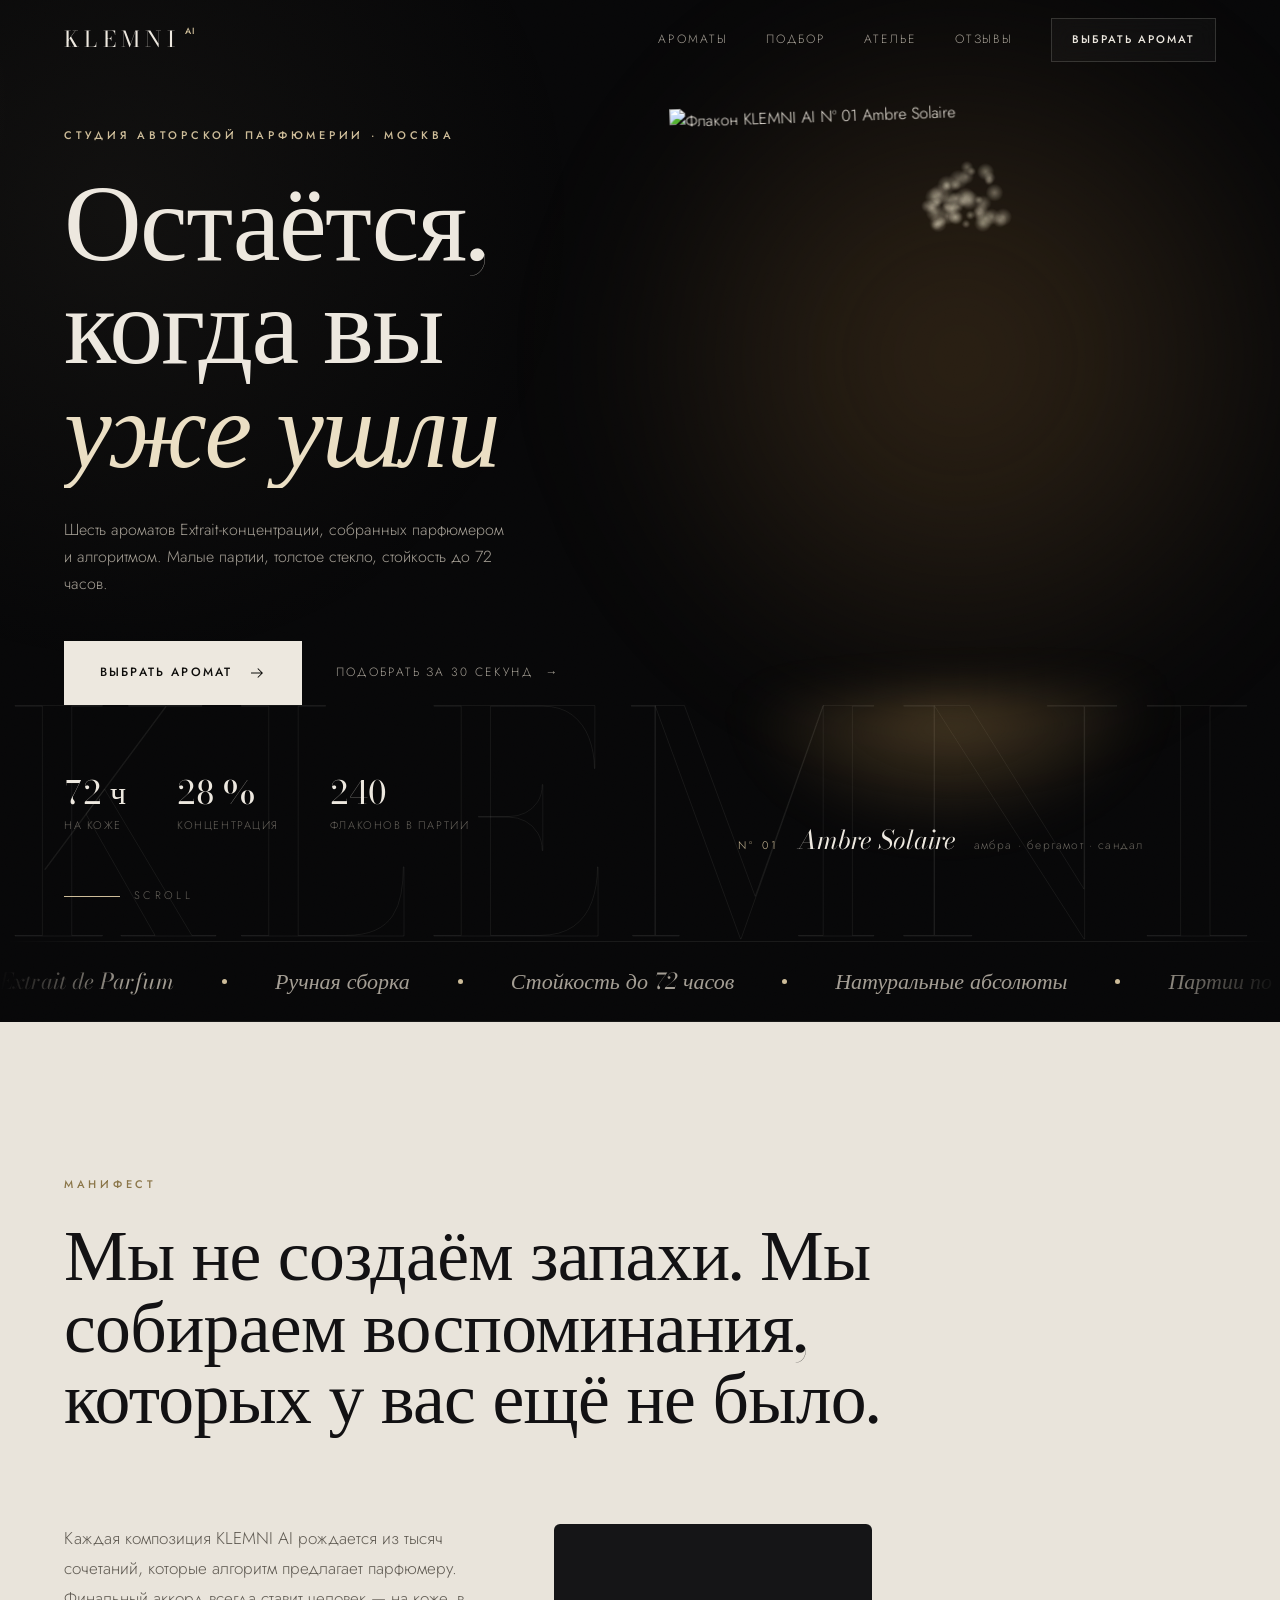
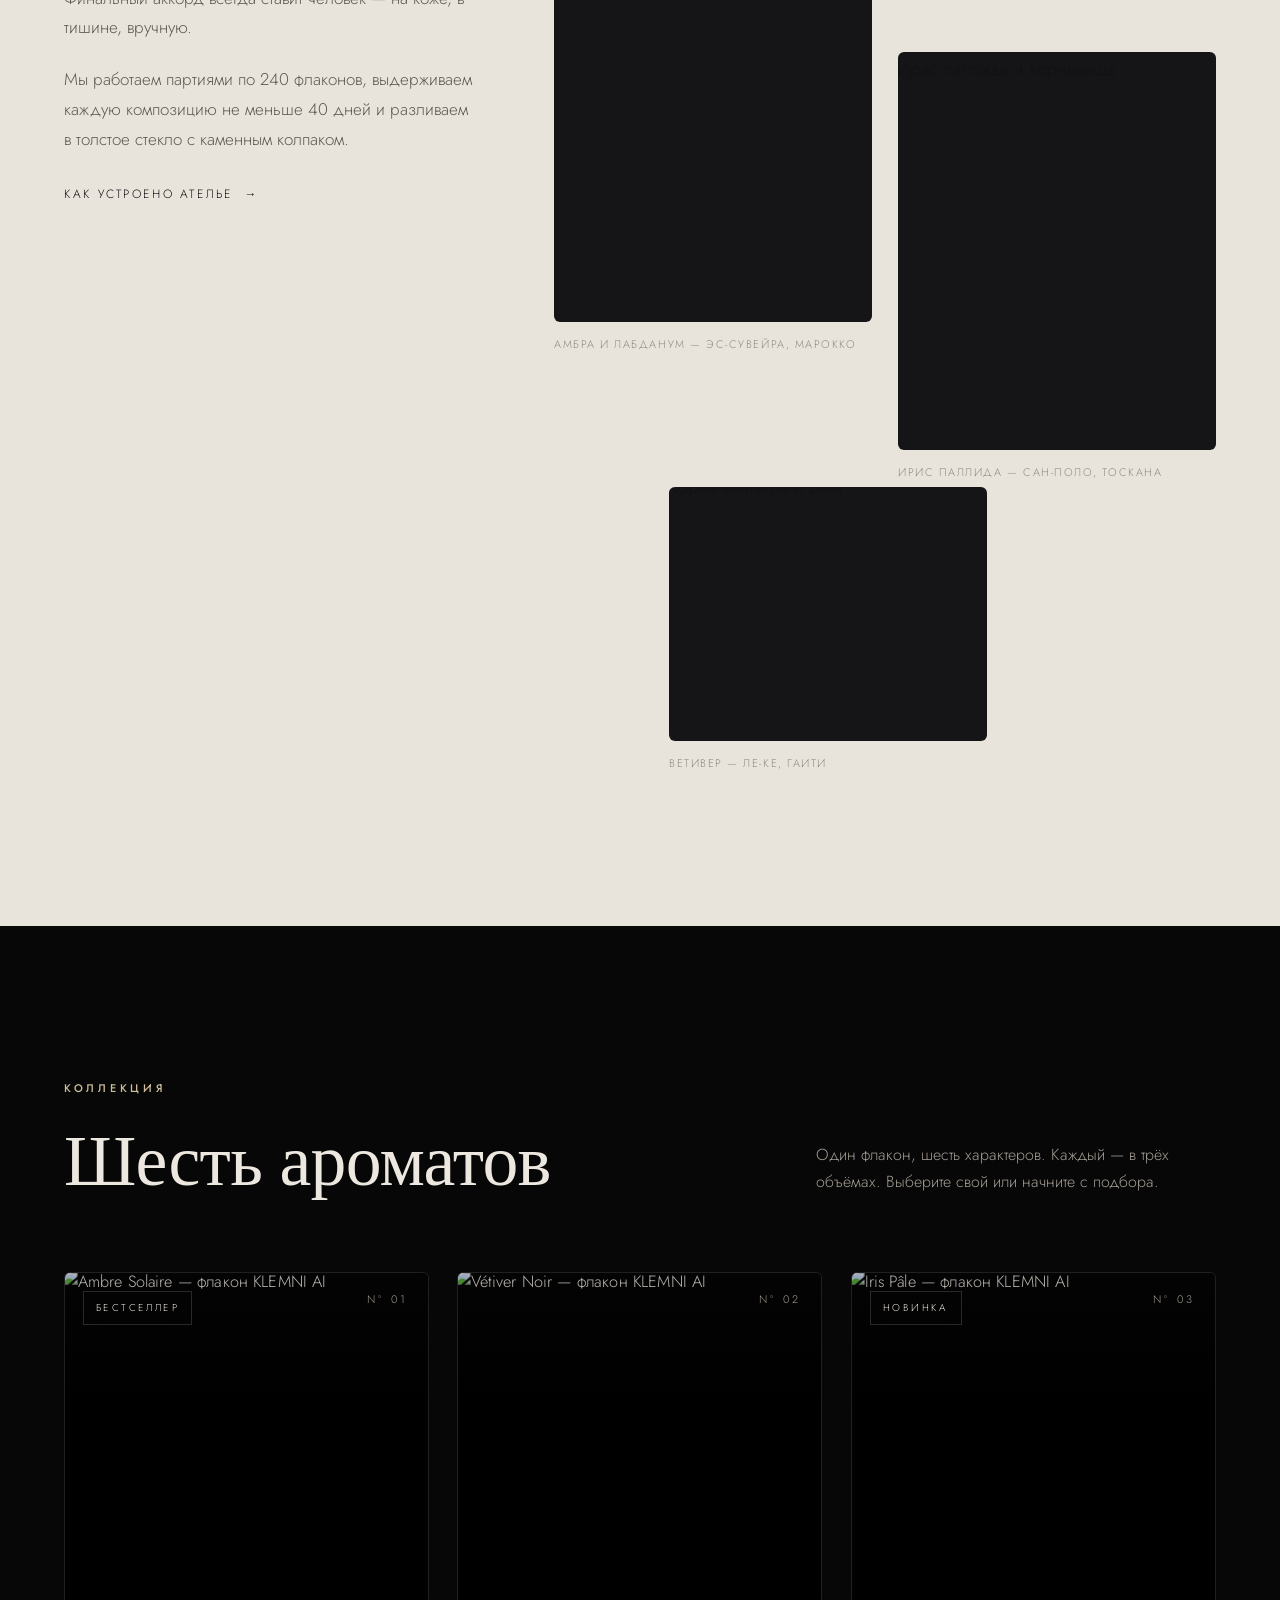
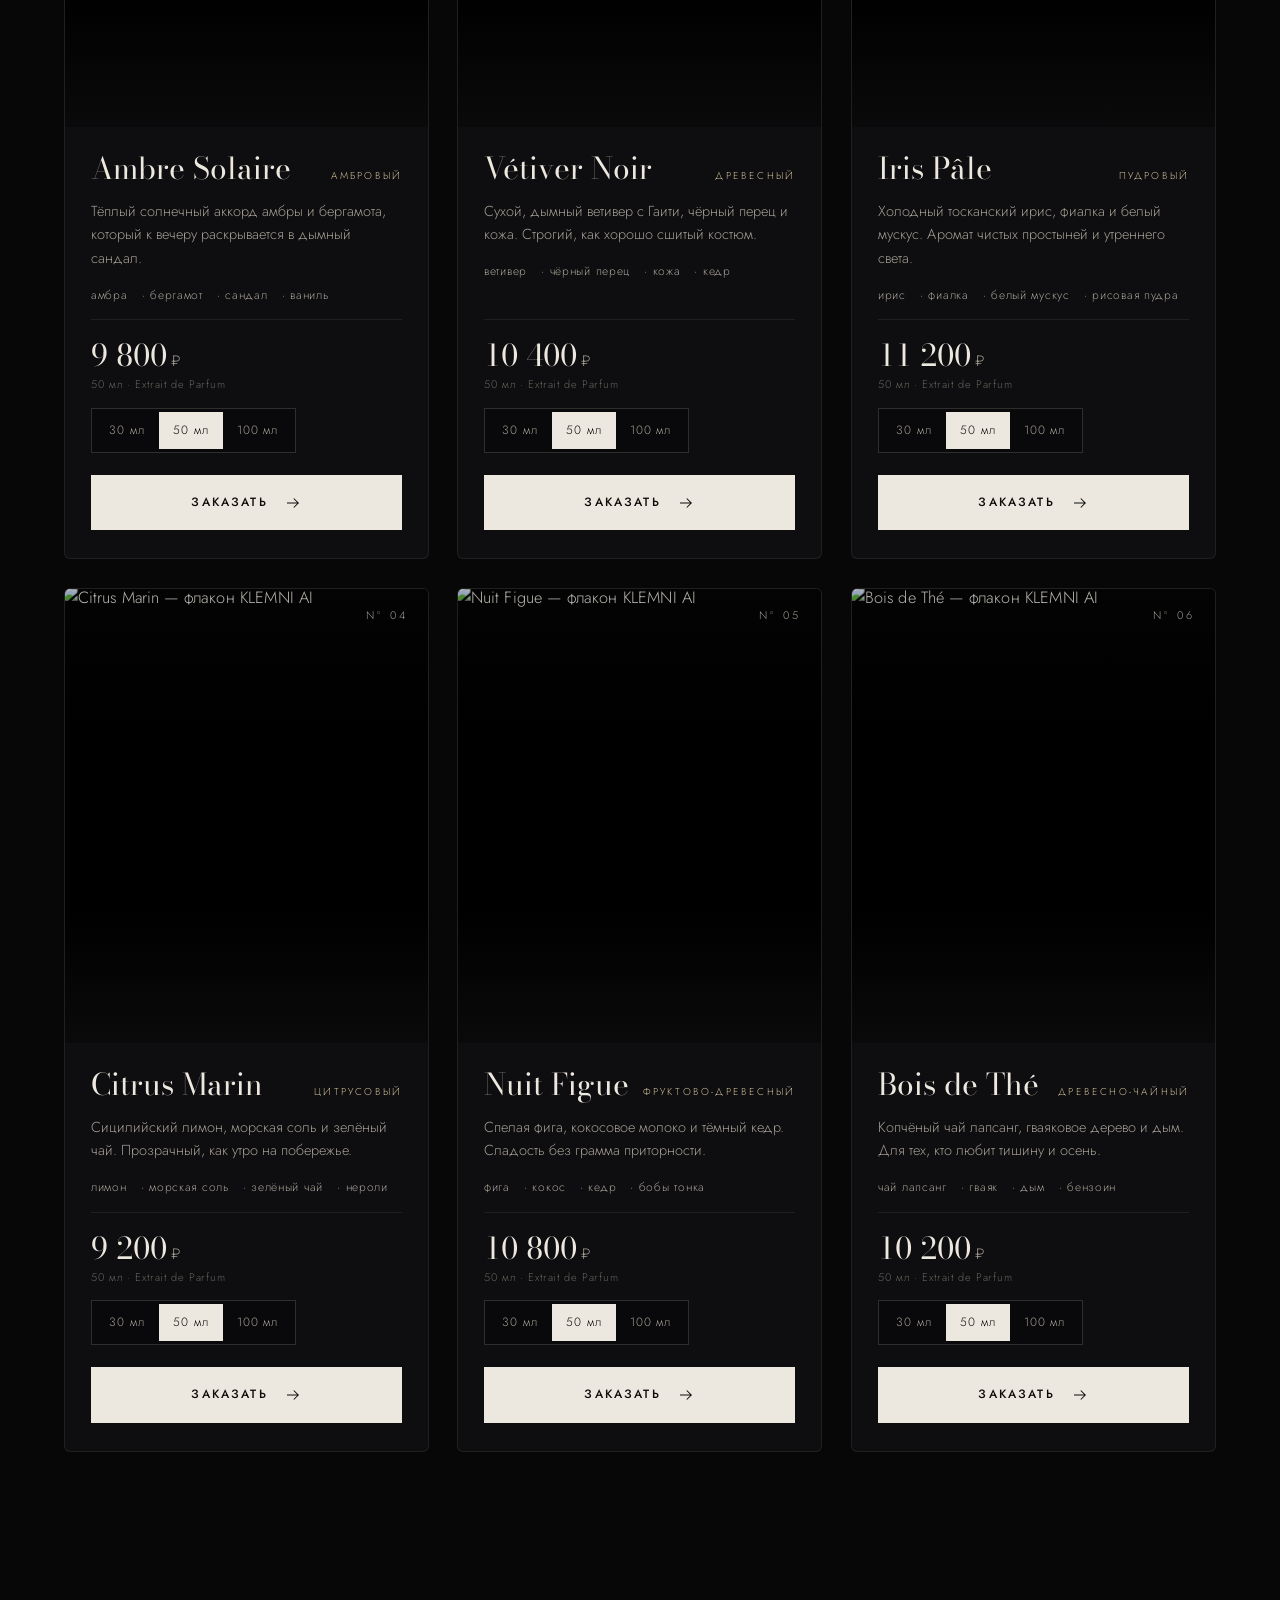
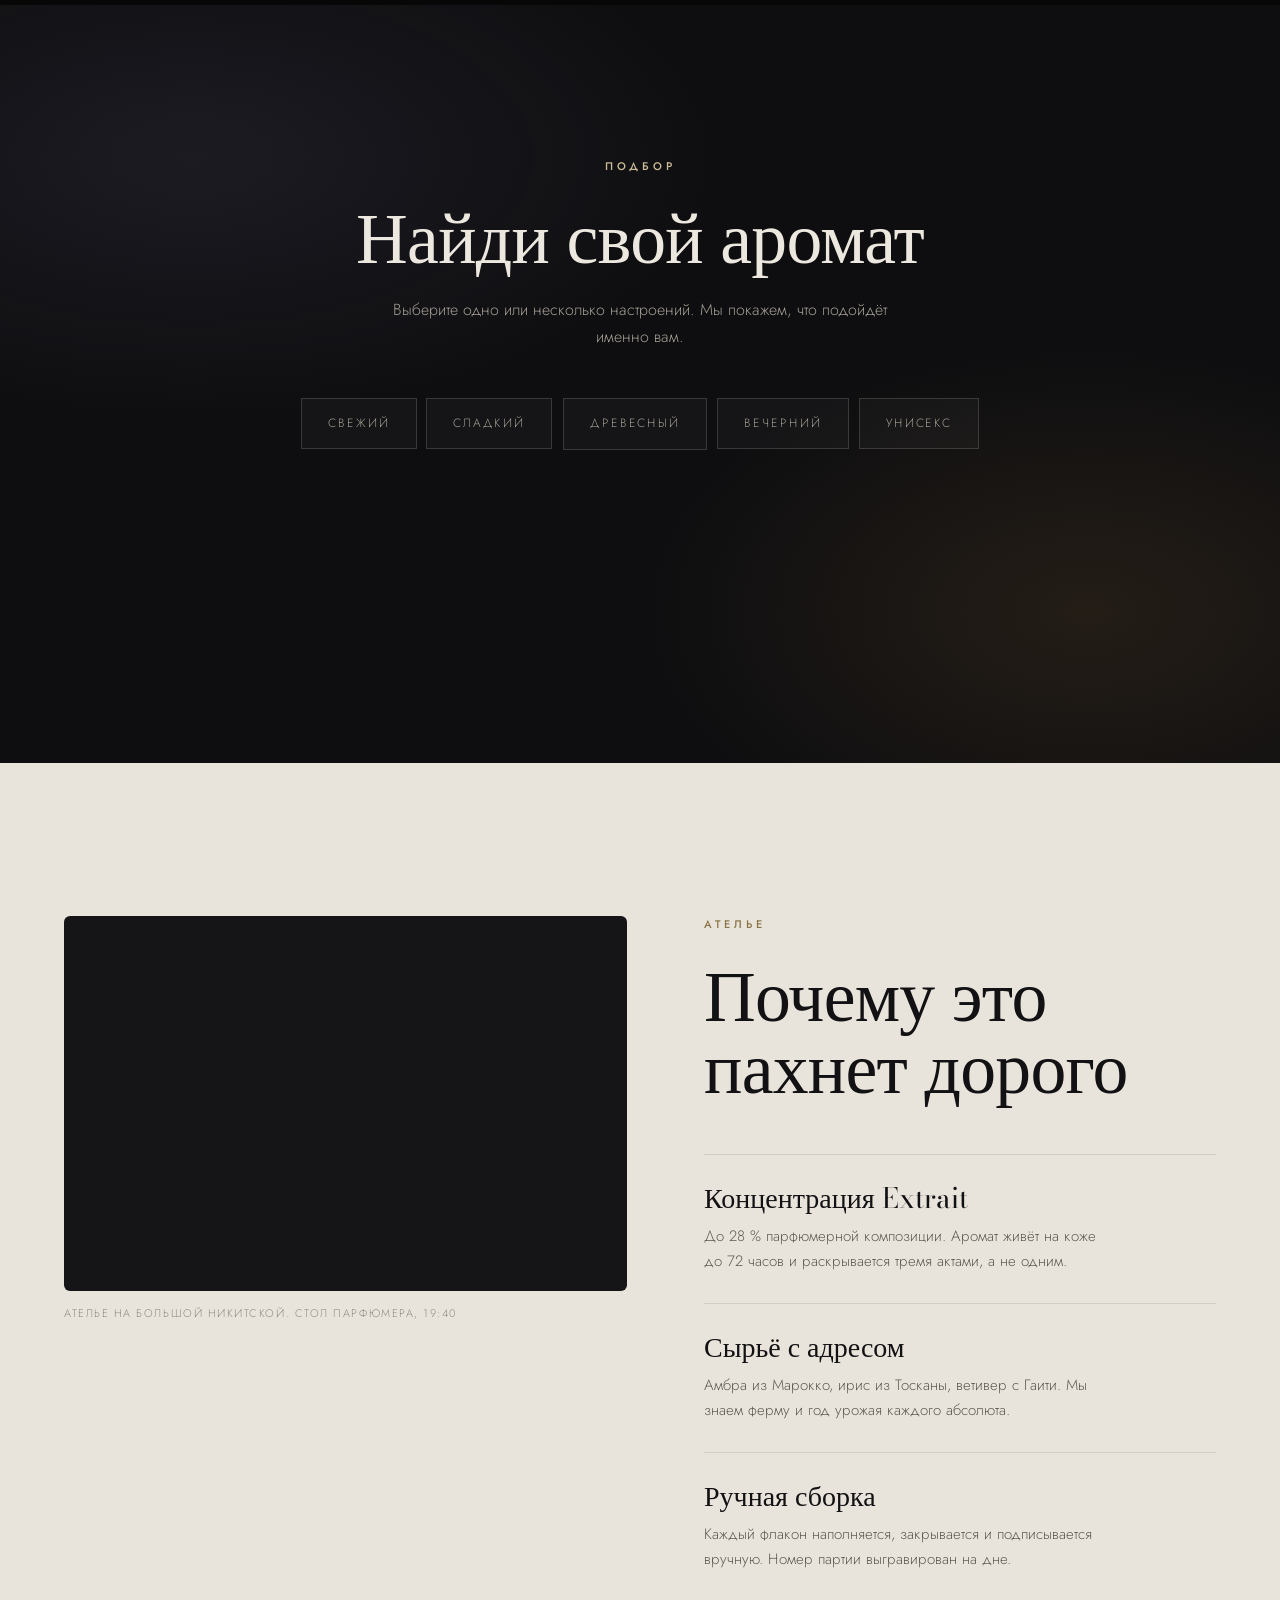
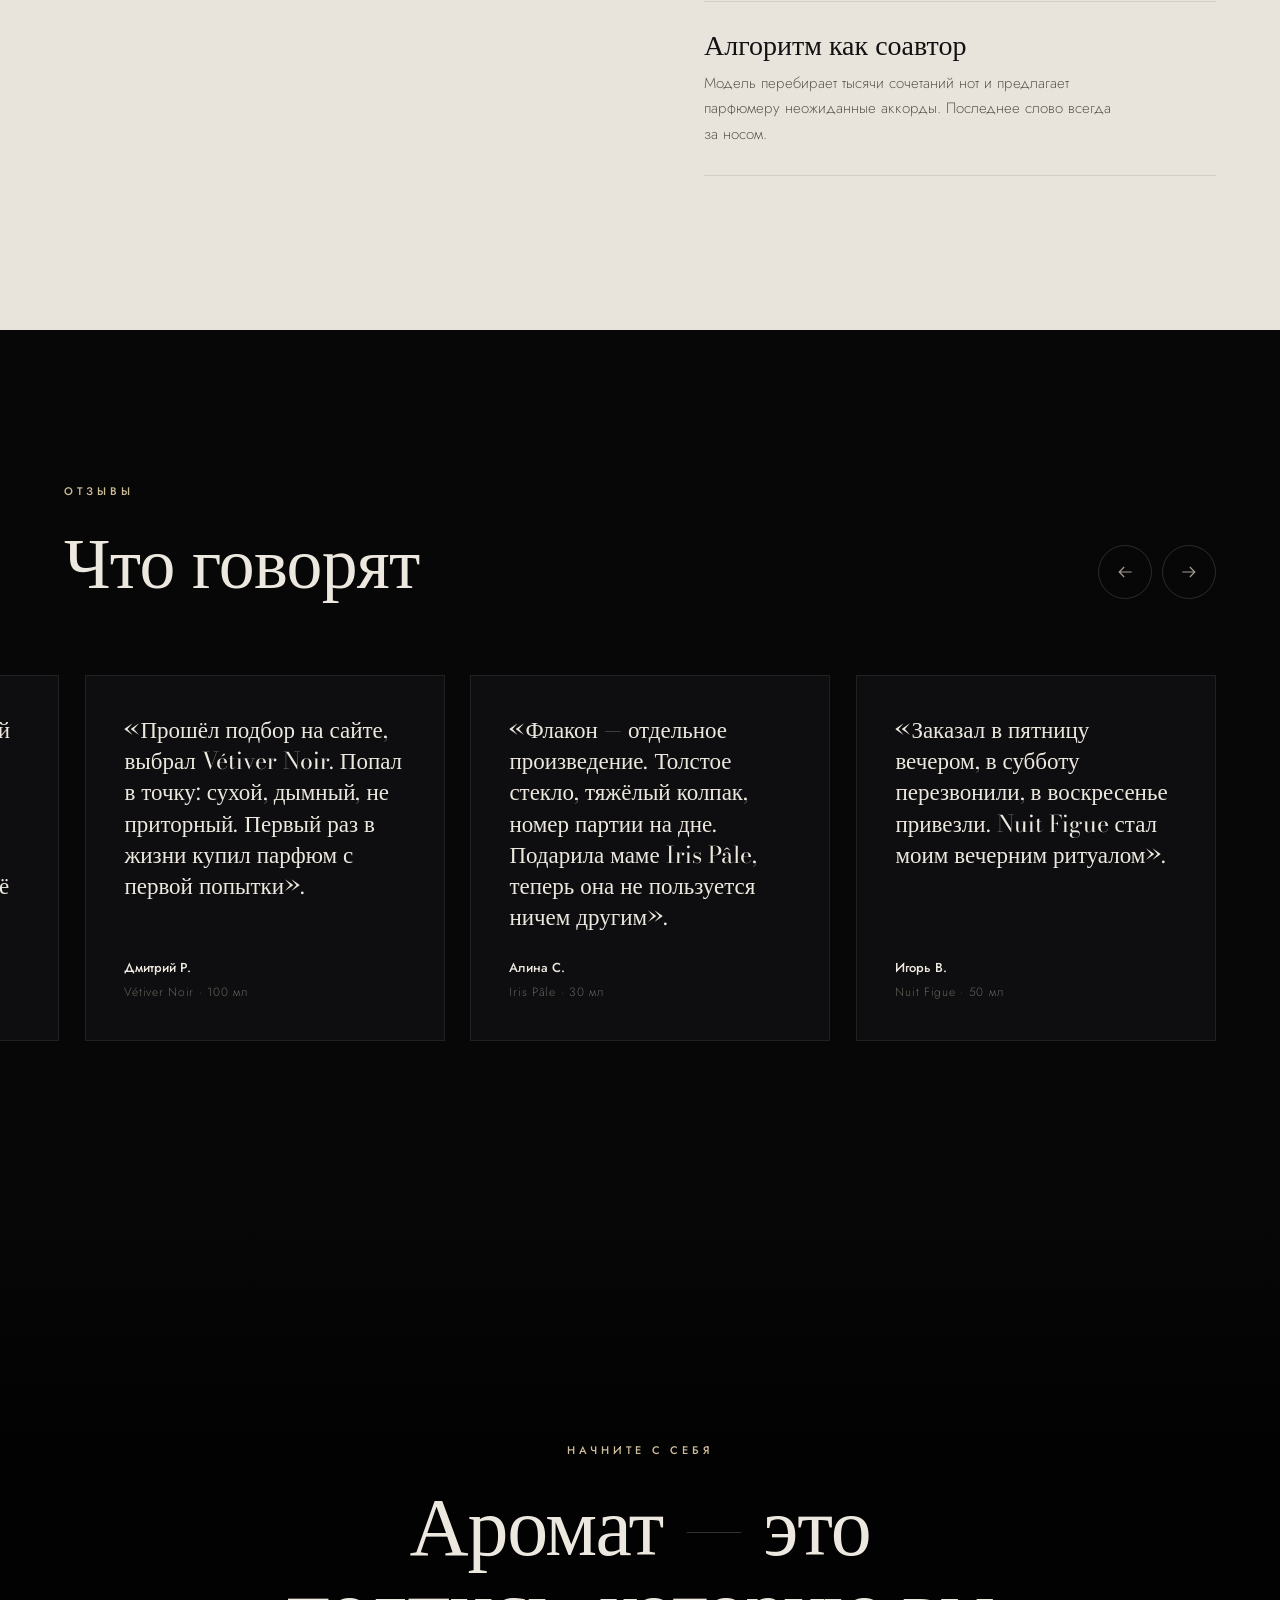
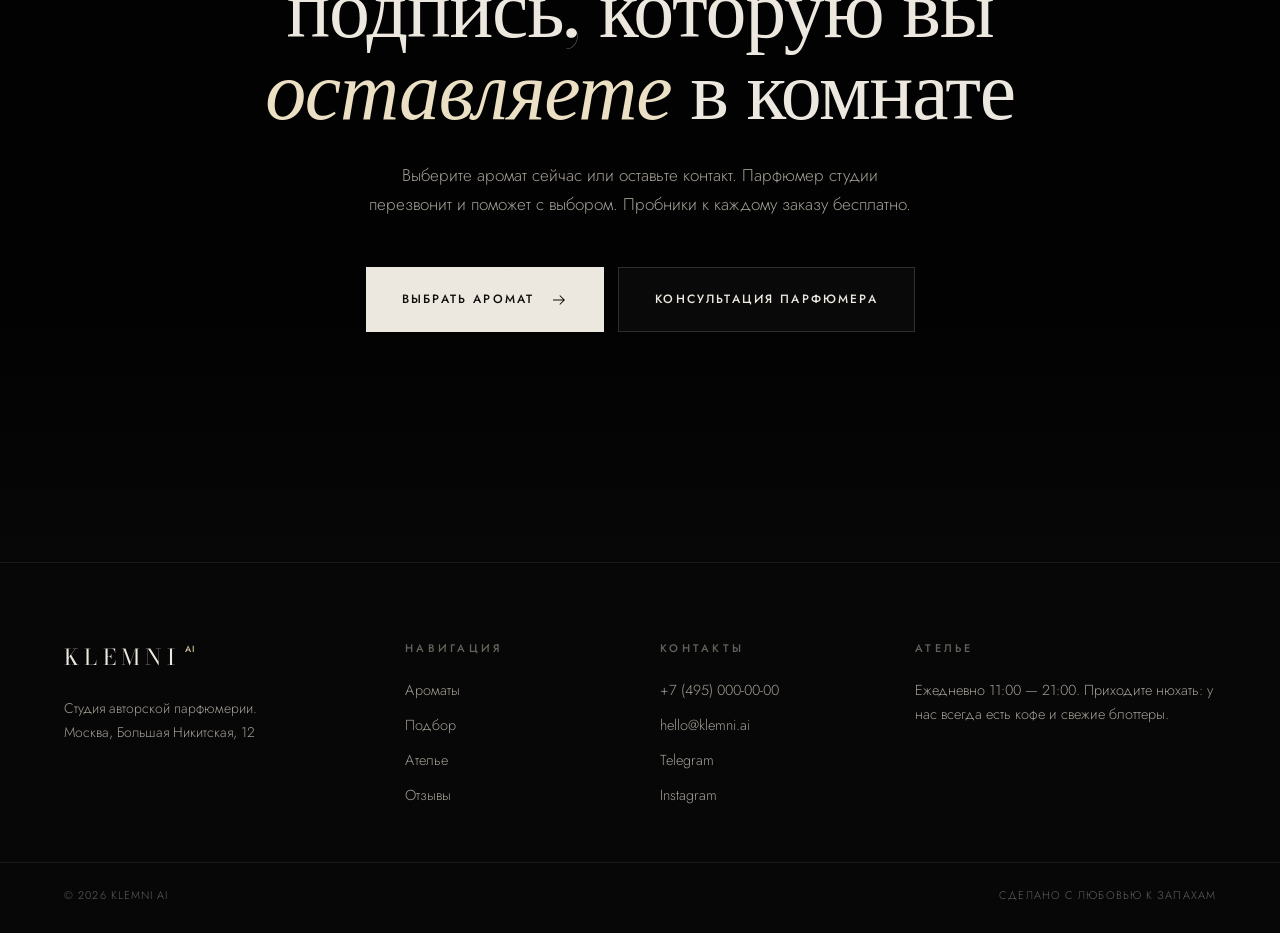
==== commit 93e84940: "Serve imagery from Higgsfield public CDN so the static copy works without the gated host Co-Authored" ====
--- a/index.html
+++ b/index.html
@@ -8,12 +8,12 @@
   <meta name="theme-color" content="#070708">
   <meta property="og:title" content="KLEMNI AI — студия авторской парфюмерии">
   <meta property="og:description" content="Аромат, который остаётся, когда вы уже ушли.">
-  <meta property="og:image" content="https://klemni-ai.higgsfield.app/img/og.jpg">
+  <meta property="og:image" content="https://d8j0ntlcm91z4.cloudfront.net/user_39ZJ7snfEkF9GcHFbctToXco0RM/hf_20260915_122925_14d97907-15c3-4367-a8c4-986c0260bcd9_min.webp">
   <meta property="og:type" content="website">
   <link rel="preconnect" href="https://fonts.googleapis.com">
   <link rel="preconnect" href="https://fonts.gstatic.com" crossorigin>
   <link href="https://fonts.googleapis.com/css2?family=Bodoni+Moda:ital,opsz,wght@0,6..96,400;0,6..96,500;1,6..96,400;1,6..96,500&family=Jost:wght@300;400;500&display=swap" rel="stylesheet">
-  <link rel="preload" as="image" href="https://klemni-ai.higgsfield.app/img/hero.webp" fetchpriority="high">
+  <link rel="preload" as="image" href="https://d8j0ntlcm91z4.cloudfront.net/user_39ZJ7snfEkF9GcHFbctToXco0RM/hf_20260915_122926_a25764b9-a61a-4324-be83-f9c515de7739_min.webp" fetchpriority="high">
   <link rel="stylesheet" href="css/style.css">
   <link rel="icon" href="assets/favicon.svg" type="image/svg+xml">
 </head>
@@ -80,9 +80,7 @@
 
         <div class="hero__visual" id="heroVisual">
           <figure class="hero__photo" id="heroPhoto">
-            <img src="https://klemni-ai.higgsfield.app/img/hero.webp"
-                 srcset="https://klemni-ai.higgsfield.app/img/hero@sm.webp 720w, https://klemni-ai.higgsfield.app/img/hero.webp 1400w"
-                 sizes="(max-width: 900px) 80vw, 44vw"
+            <img src="https://d8j0ntlcm91z4.cloudfront.net/user_39ZJ7snfEkF9GcHFbctToXco0RM/hf_20260915_122926_a25764b9-a61a-4324-be83-f9c515de7739_min.webp"
                  width="1400" height="1867" alt="Флакон KLEMNI AI Nº 01 Ambre Solaire" fetchpriority="high" decoding="async">
             <canvas class="spray" id="spray" aria-hidden="true"></canvas>
           </figure>
@@ -120,15 +118,15 @@
           </div>
           <div class="manifest__gallery">
             <figure class="pic pic--a reveal" data-parallax-img="0.10">
-              <div class="pic__frame"><img src="https://klemni-ai.higgsfield.app/img/amber.webp" srcset="https://klemni-ai.higgsfield.app/img/amber@sm.webp 720w, https://klemni-ai.higgsfield.app/img/amber.webp 1400w" sizes="(max-width: 900px) 60vw, 30vw" width="1400" height="1738" alt="Смола амбры и лабданум" loading="lazy" decoding="async"></div>
+              <div class="pic__frame"><img src="https://d8j0ntlcm91z4.cloudfront.net/user_39ZJ7snfEkF9GcHFbctToXco0RM/hf_20260915_122926_5865186f-cb1c-436b-b5ed-26b6991021e6_min.webp" width="1400" height="1738" alt="Смола амбры и лабданум" loading="lazy" decoding="async"></div>
               <figcaption>Амбра и лабданум — Эс-Сувейра, Марокко</figcaption>
             </figure>
             <figure class="pic pic--b reveal" data-delay="1" data-parallax-img="-0.07">
-              <div class="pic__frame"><img src="https://klemni-ai.higgsfield.app/img/iris.webp" srcset="https://klemni-ai.higgsfield.app/img/iris@sm.webp 720w, https://klemni-ai.higgsfield.app/img/iris.webp 1400w" sizes="(max-width: 900px) 50vw, 24vw" width="1400" height="1738" alt="Ирис паллида и корневища" loading="lazy" decoding="async"></div>
+              <div class="pic__frame"><img src="https://d8j0ntlcm91z4.cloudfront.net/user_39ZJ7snfEkF9GcHFbctToXco0RM/hf_20260915_122925_f045958a-ee6d-4501-91dc-c9eaba29913f_min.webp" width="1400" height="1738" alt="Ирис паллида и корневища" loading="lazy" decoding="async"></div>
               <figcaption>Ирис паллида — Сан-Поло, Тоскана</figcaption>
             </figure>
             <figure class="pic pic--c reveal" data-delay="2" data-parallax-img="0.05">
-              <div class="pic__frame"><img src="https://klemni-ai.higgsfield.app/img/vetiver.webp" srcset="https://klemni-ai.higgsfield.app/img/vetiver@sm.webp 720w, https://klemni-ai.higgsfield.app/img/vetiver.webp 1400w" sizes="(max-width: 900px) 50vw, 22vw" width="1400" height="1738" alt="Корни ветивера и дым" loading="lazy" decoding="async"></div>
+              <div class="pic__frame"><img src="https://d8j0ntlcm91z4.cloudfront.net/user_39ZJ7snfEkF9GcHFbctToXco0RM/hf_20260915_122926_f9350768-deec-4978-ba74-eda0a29a9b15_min.webp" width="1400" height="1738" alt="Корни ветивера и дым" loading="lazy" decoding="async"></div>
               <figcaption>Ветивер — Ле-Ке, Гаити</figcaption>
             </figure>
           </div>
@@ -177,7 +175,7 @@
     <section class="atelier section light" id="atelier">
       <div class="wrap atelier__grid">
         <figure class="atelier__photo reveal" data-parallax-img="0.08">
-          <div class="pic__frame"><img src="https://klemni-ai.higgsfield.app/img/atelier.webp" srcset="https://klemni-ai.higgsfield.app/img/atelier@sm.webp 720w, https://klemni-ai.higgsfield.app/img/atelier.webp 1400w" sizes="(max-width: 900px) 90vw, 48vw" width="1400" height="939" alt="Ателье KLEMNI AI: стол парфюмера с флаконами и пипетками" loading="lazy" decoding="async"></div>
+          <div class="pic__frame"><img src="https://d8j0ntlcm91z4.cloudfront.net/user_39ZJ7snfEkF9GcHFbctToXco0RM/hf_20260915_122926_937c7aee-a84d-45b4-923e-4996a74ba067_min.webp" width="1400" height="939" alt="Ателье KLEMNI AI: стол парфюмера с флаконами и пипетками" loading="lazy" decoding="async"></div>
           <figcaption>Ателье на Большой Никитской. Стол парфюмера, 19:40</figcaption>
         </figure>
         <div class="atelier__copy">
@@ -242,7 +240,7 @@
     <!-- ================= CTA ================= -->
     <section class="cta" id="cta">
       <div class="cta__bg" data-parallax-img="0.12" aria-hidden="true">
-        <img src="https://klemni-ai.higgsfield.app/img/spray.webp" srcset="https://klemni-ai.higgsfield.app/img/spray@sm.webp 720w, https://klemni-ai.higgsfield.app/img/spray.webp 1600w" sizes="100vw" width="1600" height="893" alt="" loading="lazy" decoding="async">
+        <img src="https://d8j0ntlcm91z4.cloudfront.net/user_39ZJ7snfEkF9GcHFbctToXco0RM/hf_20260915_122925_14d97907-15c3-4367-a8c4-986c0260bcd9_min.webp" width="1600" height="893" alt="" loading="lazy" decoding="async">
       </div>
       <div class="wrap cta__inner">
         <p class="label reveal">Начните с себя</p>
